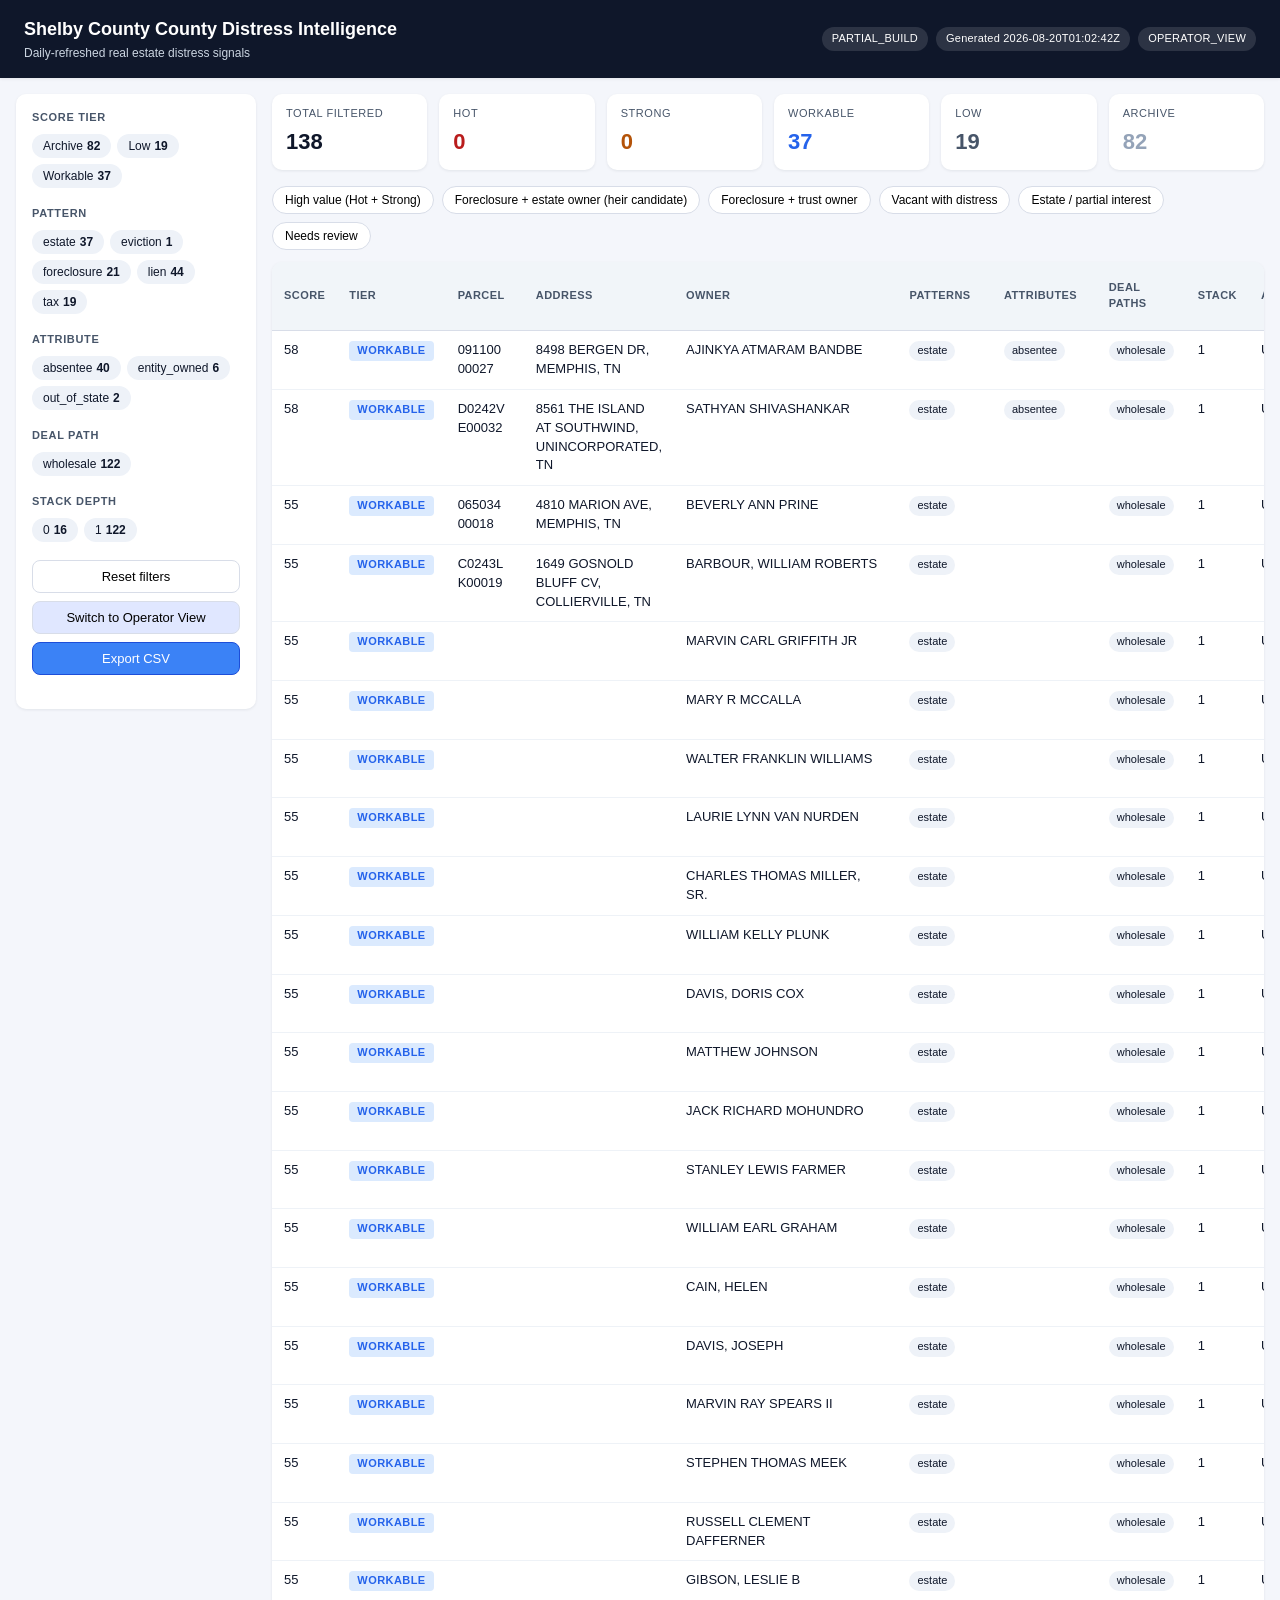
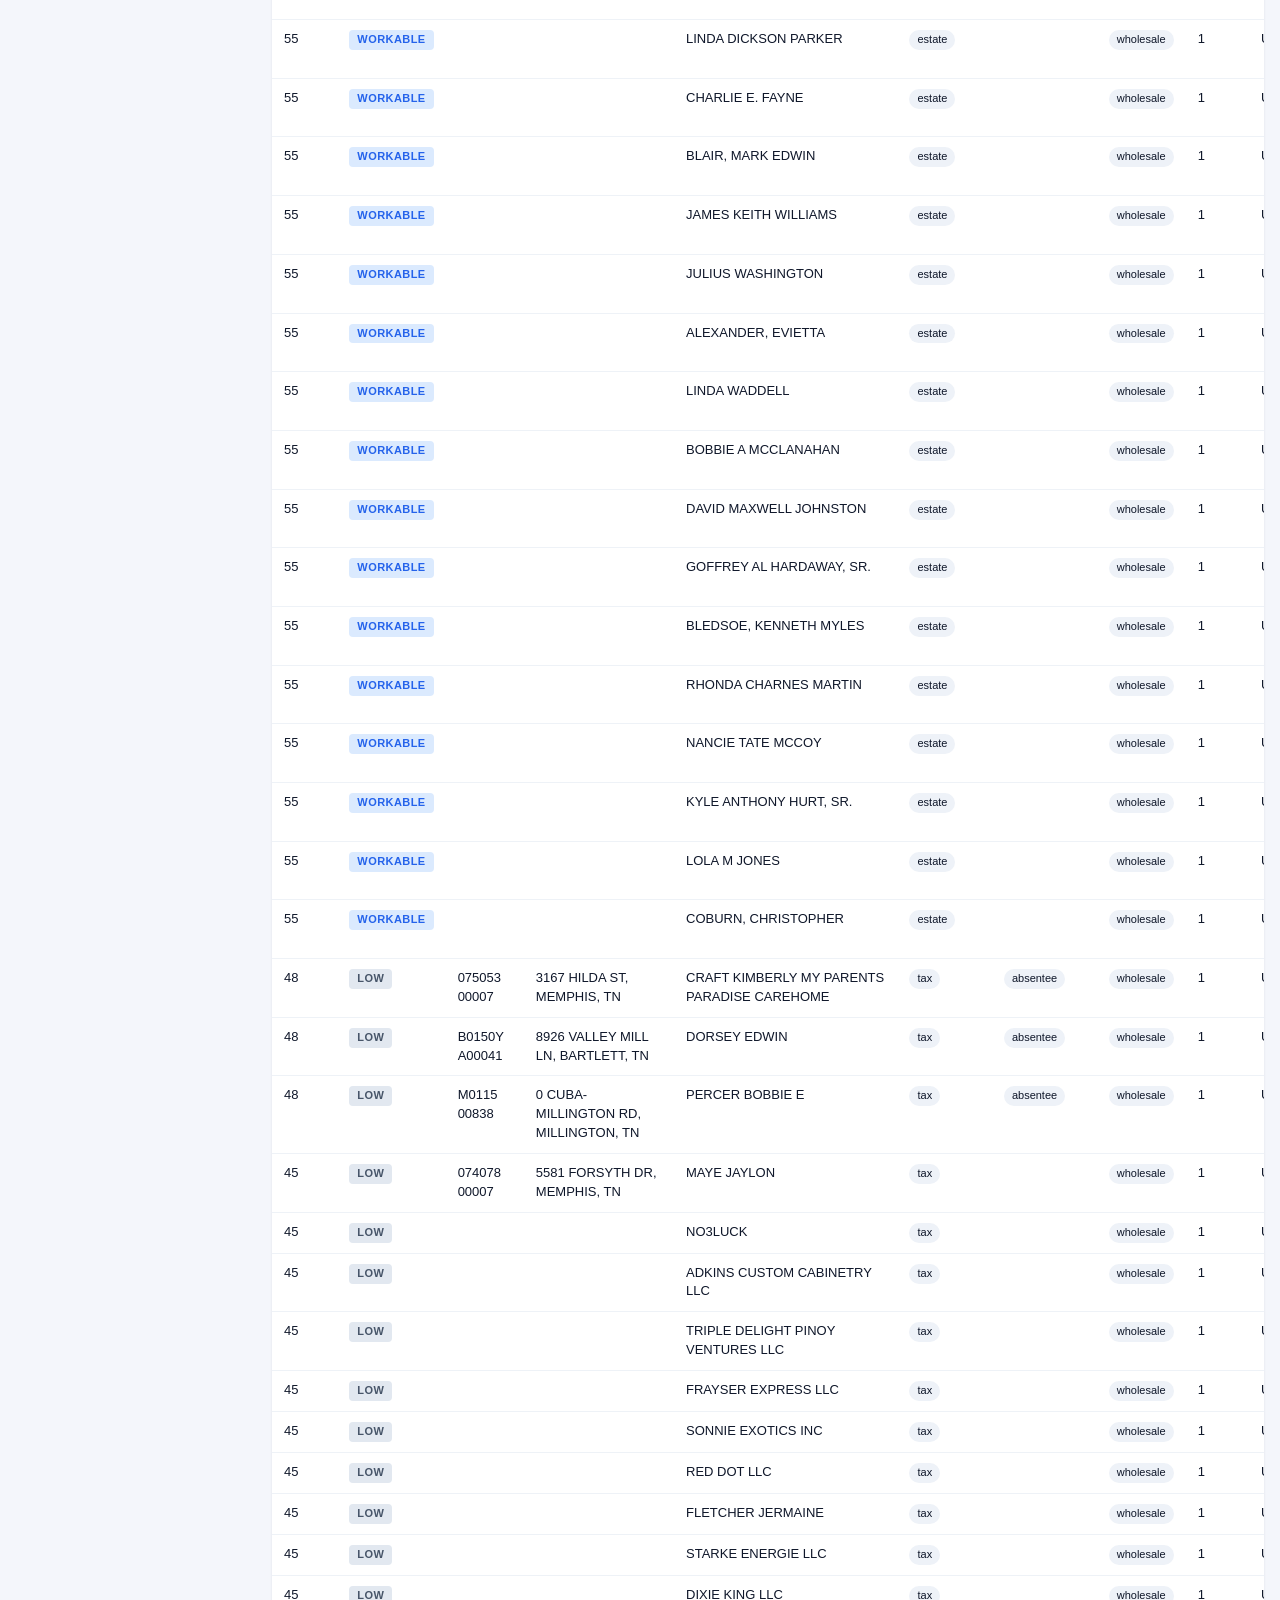
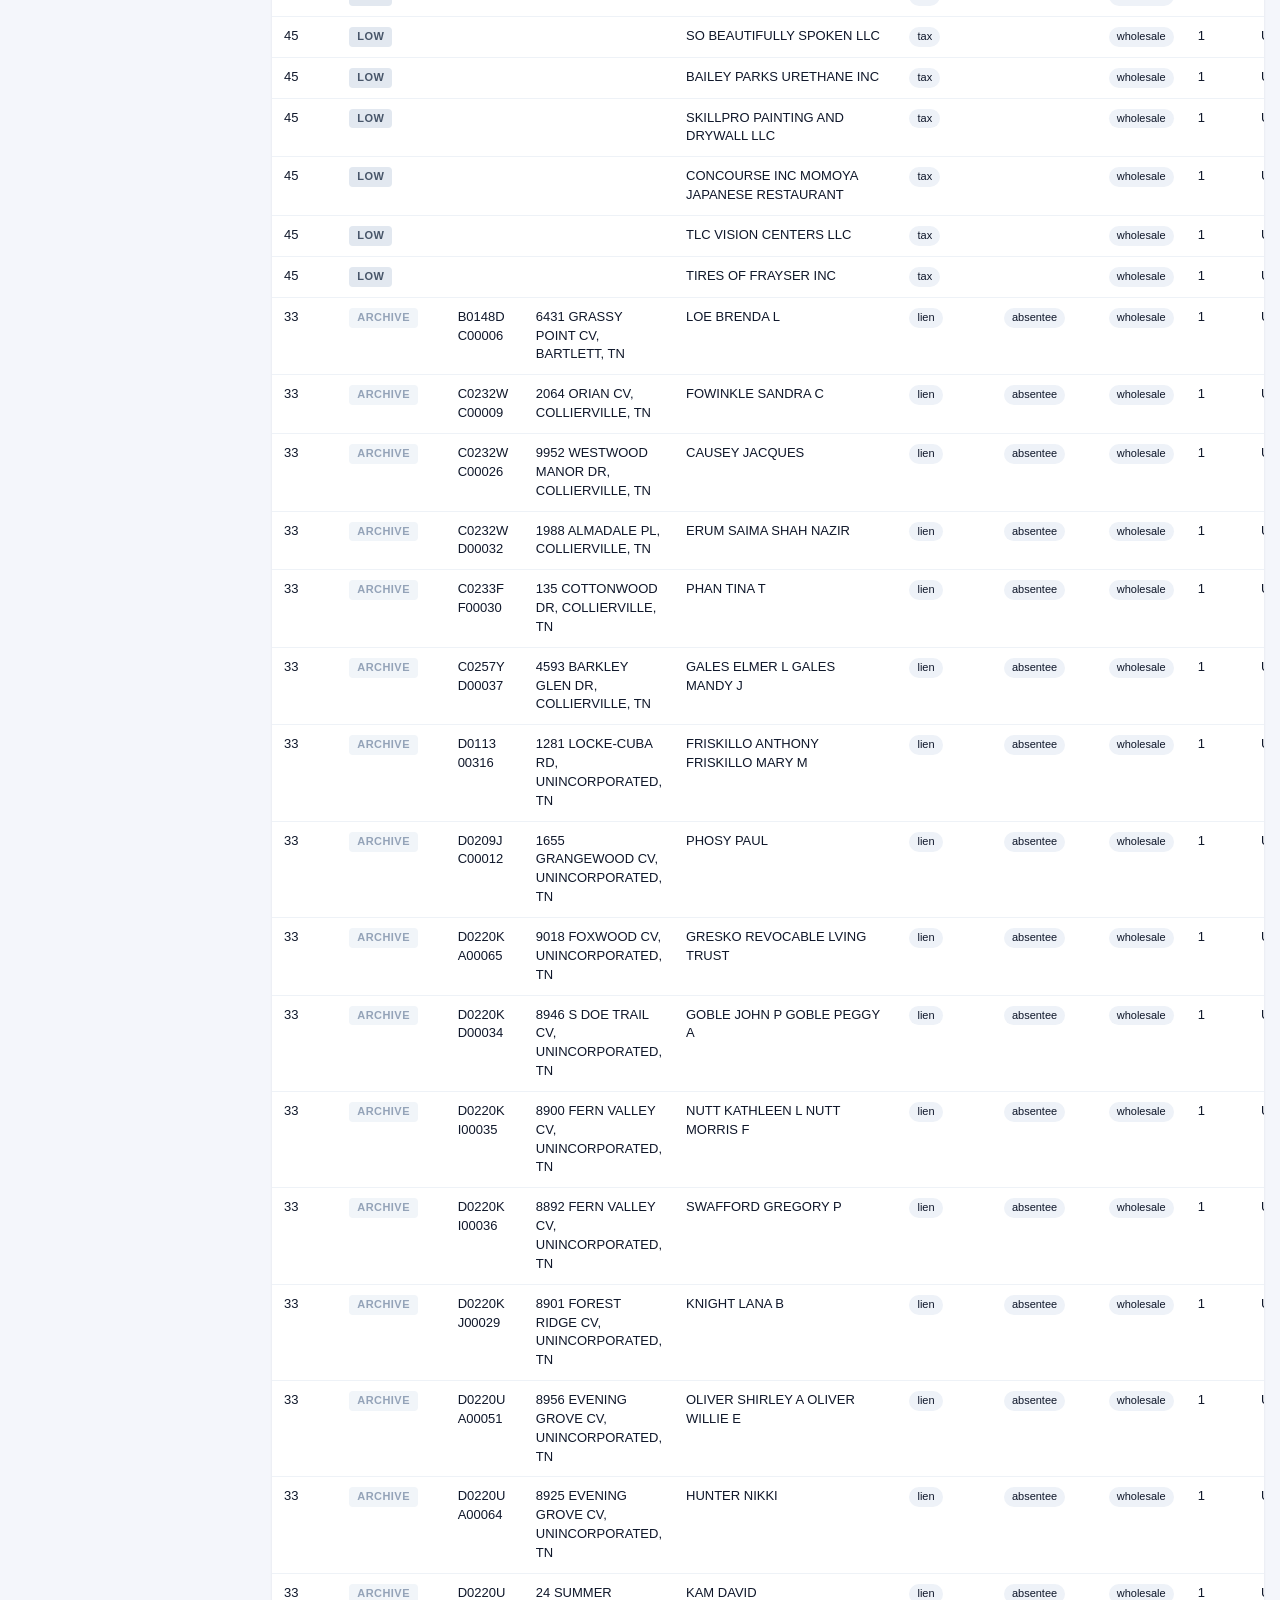
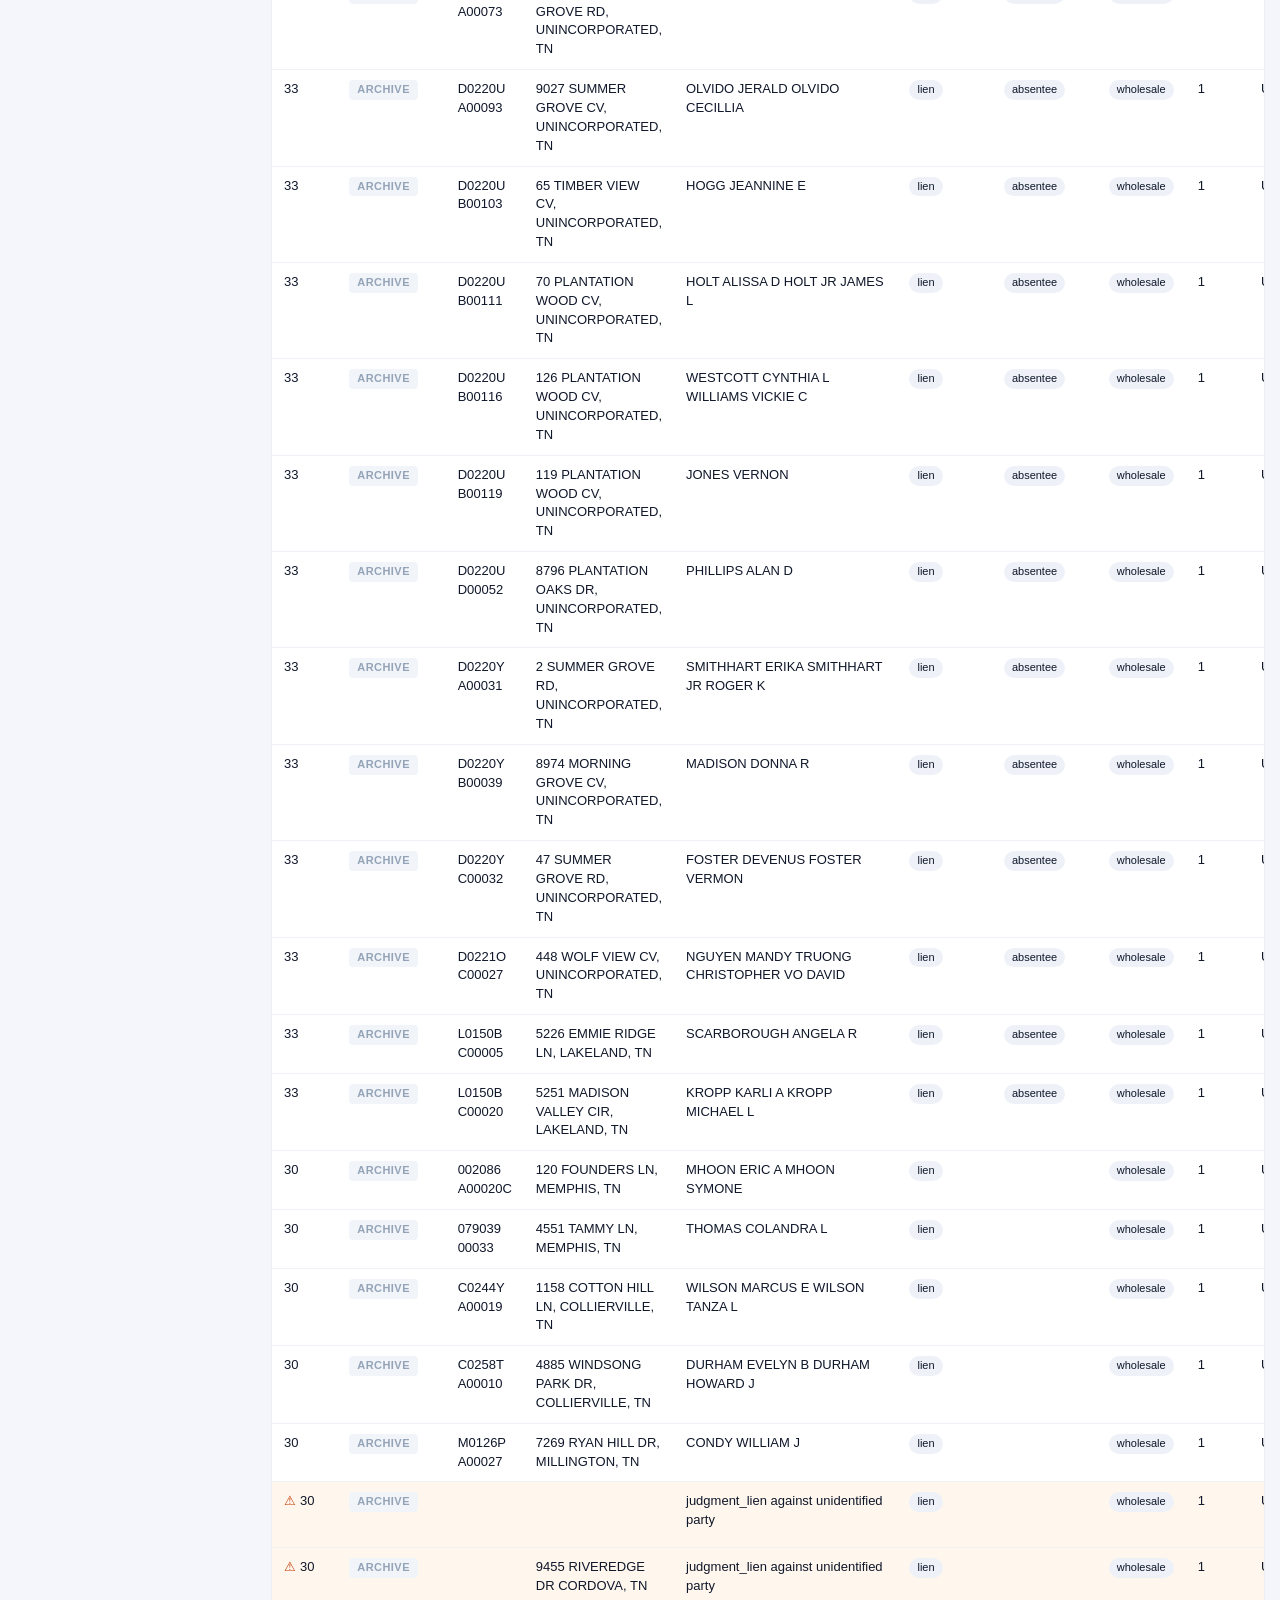
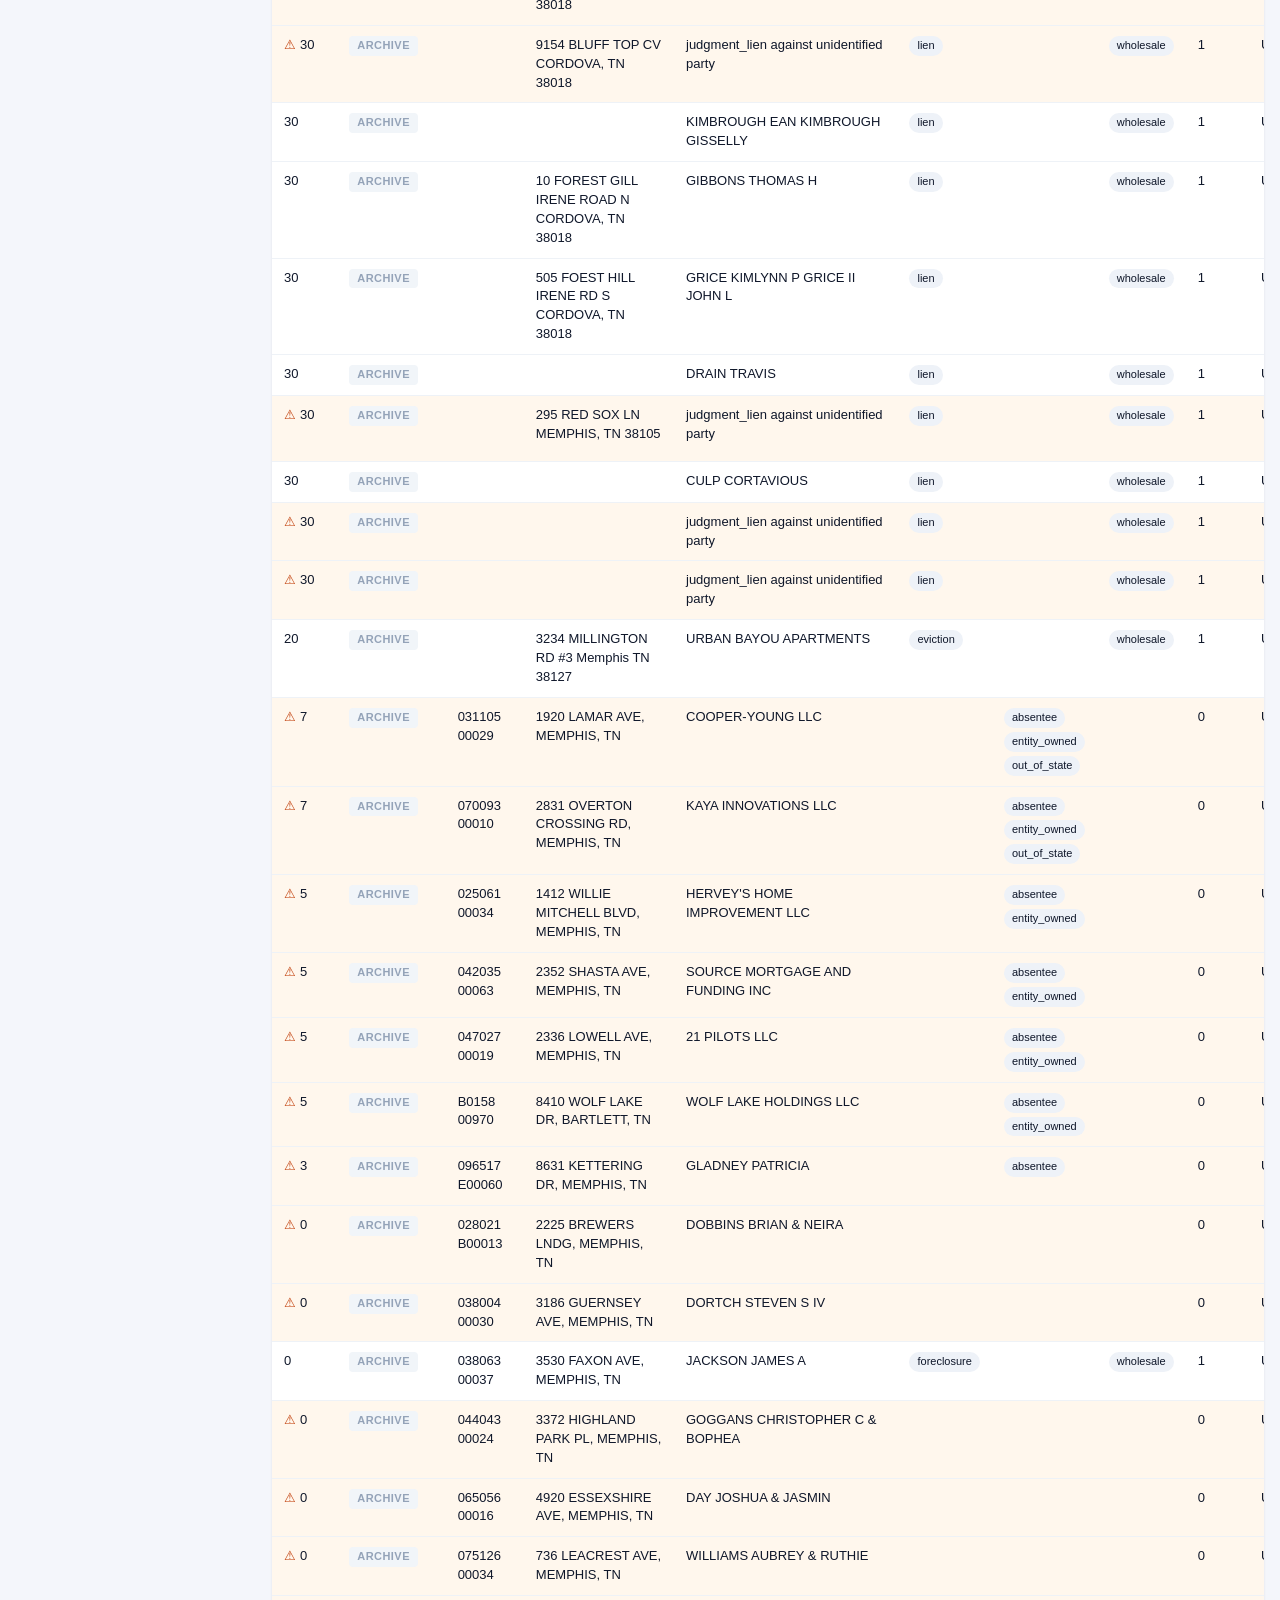
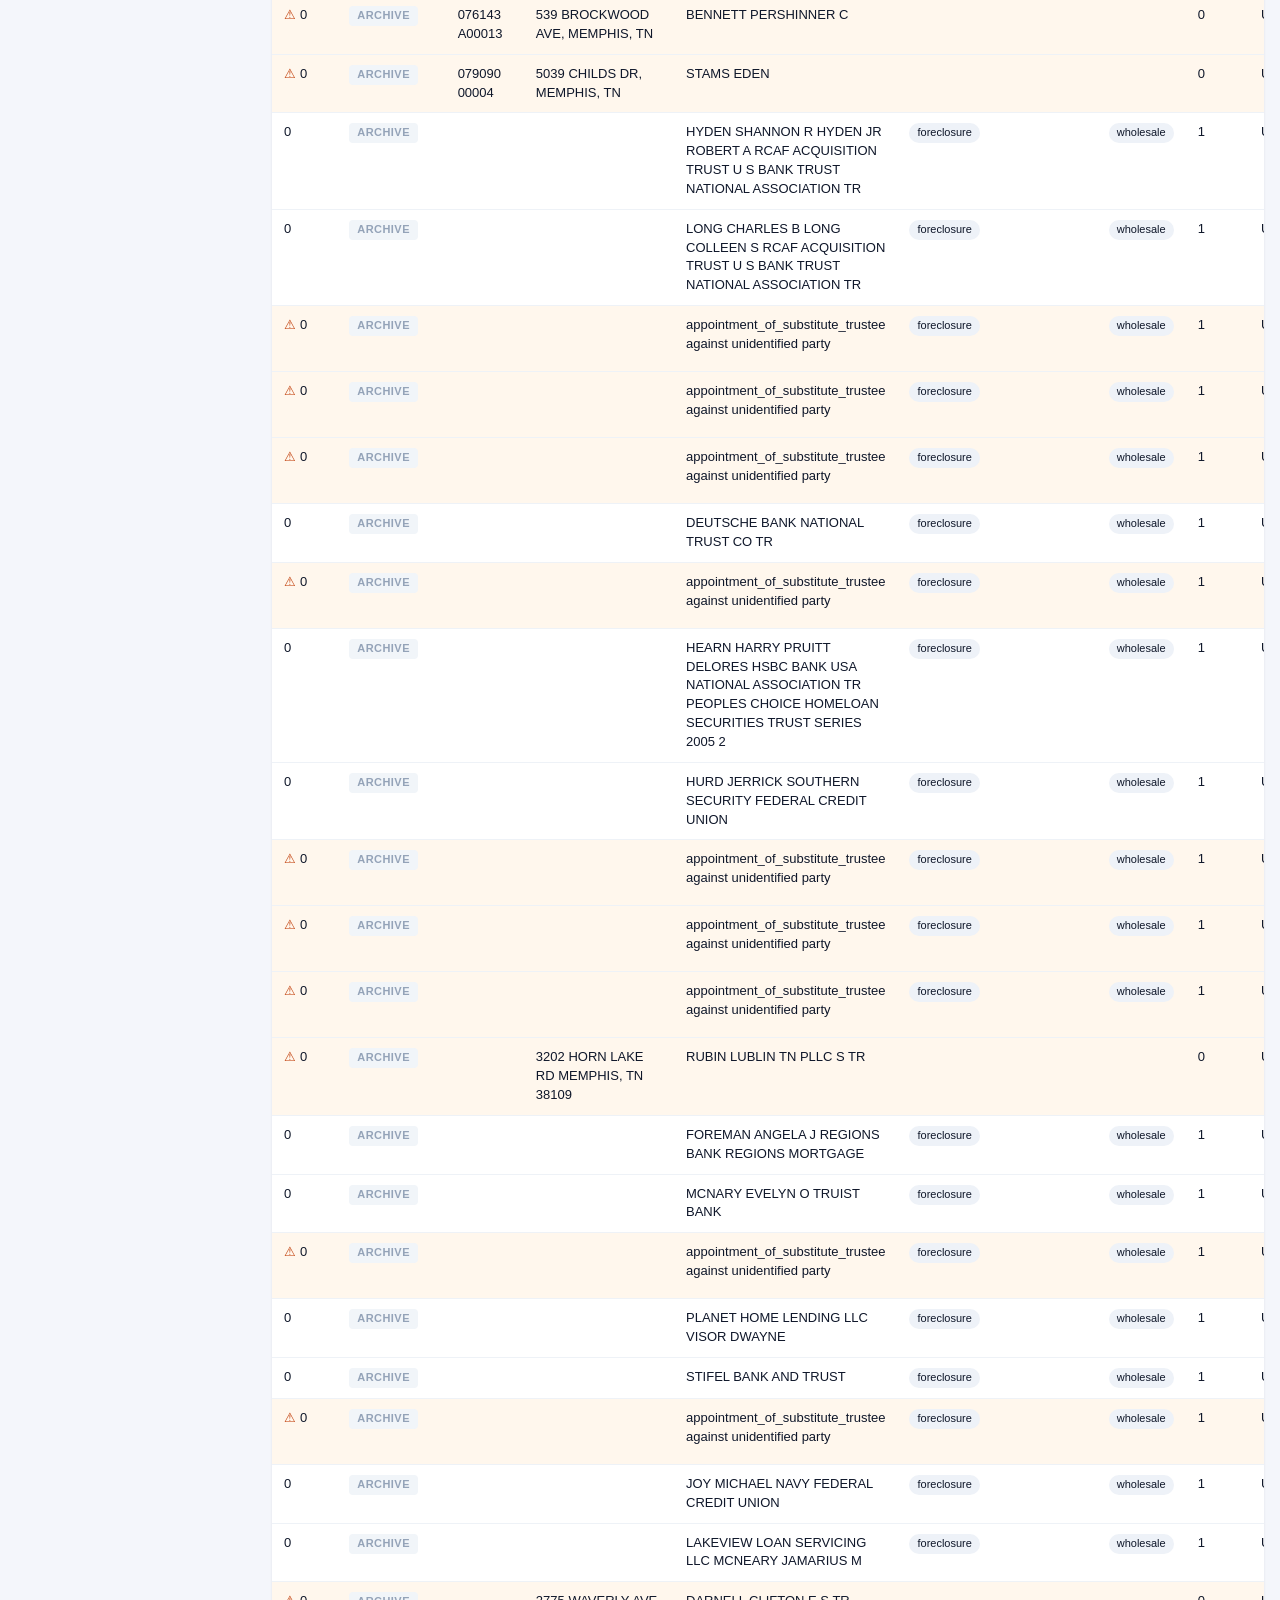
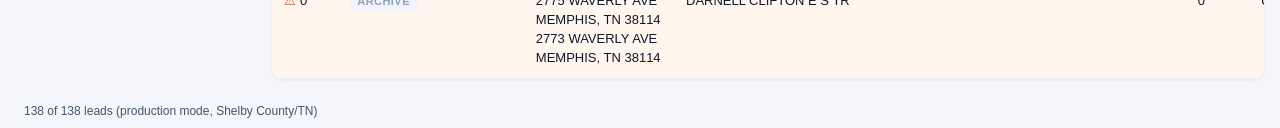
==== dashboard/index.html @ e8baa6bd "feat(shelby_tn): add TruePeopleSearch enrichment, refine probate/register adapters; scaffold hennepi" ====
<!doctype html>
<html lang="en">
<head>
  <meta charset="utf-8" />
  <meta name="viewport" content="width=device-width, initial-scale=1" />
  <title>Distress Intelligence</title>
  <link rel="stylesheet" href="dashboard.css" />
</head>
<body data-ready="0" data-mode="loading">
  <header class="topbar">
    <div class="topbar-inner">
      <div class="brand">
        <span class="brand-title" id="brand-title">Distress Intelligence</span>
        <span class="brand-subtitle" id="brand-subtitle">Daily-refreshed real estate distress signals</span>
      </div>
      <div class="topbar-meta">
        <span class="meta-pill" id="build-label">FULL_BUILD</span>
        <span class="meta-pill" id="generated-at">—</span>
        <span class="meta-pill" id="view-mode-pill">CLIENT_VIEW</span>
      </div>
    </div>
  </header>

  <section class="status-banner" id="status-banner" hidden></section>

  <main class="layout">
    <aside class="filter-rail" id="filter-rail">
      <div class="rail-group">
        <h3 class="rail-heading">Score tier</h3>
        <div class="chip-group" id="chips-tier" data-axis="tier"></div>
      </div>
      <div class="rail-group">
        <h3 class="rail-heading">Pattern</h3>
        <div class="chip-group" id="chips-pattern" data-axis="pattern"></div>
      </div>
      <div class="rail-group">
        <h3 class="rail-heading">Attribute</h3>
        <div class="chip-group" id="chips-attribute" data-axis="attribute"></div>
      </div>
      <div class="rail-group">
        <h3 class="rail-heading">Deal path</h3>
        <div class="chip-group" id="chips-deal-path" data-axis="deal_path"></div>
      </div>
      <div class="rail-group">
        <h3 class="rail-heading">Stack depth</h3>
        <div class="chip-group" id="chips-stack-depth" data-axis="stack_depth"></div>
      </div>

      <div class="rail-group rail-actions">
        <button id="reset-filters" class="action-btn">Reset filters</button>
        <button id="toggle-view-mode" class="action-btn secondary">
          Switch to Operator View
        </button>
        <button id="csv-export" class="action-btn primary" data-testid="csv-export">
          Export CSV
        </button>
      </div>
    </aside>

    <section class="content">
      <div class="stat-tiles" id="stat-tiles" role="status"></div>
      <div class="precanned-views" id="precanned-views"></div>

      <div class="table-wrap" id="table-wrap">
        <table class="leads-table" id="leads-table" aria-label="Distress leads">
          <thead>
            <tr>
              <th data-sort="display_score">Score</th>
              <th data-sort="display_tier">Tier</th>
              <th data-sort="primary_parcel_id">Parcel</th>
              <th data-sort="display_address">Address</th>
              <th data-sort="display_owner">Owner</th>
              <th>Patterns</th>
              <th>Attributes</th>
              <th>Deal paths</th>
              <th data-sort="stack_depth">Stack</th>
              <th data-sort="display_assessed_value">Assessed</th>
              <th data-sort="display_last_sale_price">Last sale</th>
              <th data-sort="expected_sale_date">Sale / event date</th>
              <th>Review flags</th>
              <th>Source</th>
              <th>Contact</th>
            </tr>
          </thead>
          <tbody id="leads-tbody"></tbody>
        </table>
        <p class="empty-state" id="empty-state" hidden>
          No leads match the current filter set.
        </p>
      </div>
    </section>
  </main>

  <footer class="footer">
    <span id="footer-counts">—</span>
    <span class="footer-spacer"></span>
    <a class="footer-link" id="repo-link" href="#" target="_blank" rel="noopener" hidden>repo</a>
  </footer>

  <script src="dashboard.js" defer></script>
</body>
</html>
---- dashboard/dashboard.css ----
:root {
  --color-bg: #f4f6fb;
  --color-surface: #ffffff;
  --color-ink: #0f172a;
  --color-ink-muted: #475569;
  --color-border: #d8dde8;
  --color-accent: #3b82f6;
  --color-accent-strong: #1d4ed8;
  --tier-hot: #b91c1c;
  --tier-strong: #b45309;
  --tier-workable: #2563eb;
  --tier-low: #475569;
  --tier-archive: #94a3b8;
  --radius: 10px;
  --shadow: 0 1px 3px rgba(15, 23, 42, 0.08);
  font-family: -apple-system, BlinkMacSystemFont, "Segoe UI", Roboto, Helvetica, Arial, sans-serif;
}

* { box-sizing: border-box; }

body {
  margin: 0;
  background: var(--color-bg);
  color: var(--color-ink);
  font-size: 14px;
  line-height: 1.45;
}

.topbar {
  background: var(--color-ink);
  color: white;
  padding: 16px 24px;
  box-shadow: var(--shadow);
  position: sticky;
  top: 0;
  z-index: 10;
}

.topbar-inner {
  display: flex;
  align-items: center;
  justify-content: space-between;
  gap: 16px;
  flex-wrap: wrap;
}

.brand-title {
  font-size: 18px;
  font-weight: 600;
  display: block;
}

.brand-subtitle {
  font-size: 12px;
  color: #cbd5e1;
}

.topbar-meta {
  display: flex;
  gap: 8px;
  flex-wrap: wrap;
}

.meta-pill {
  background: rgba(255, 255, 255, 0.12);
  padding: 4px 10px;
  border-radius: 999px;
  font-size: 11px;
  font-weight: 500;
  letter-spacing: 0.02em;
}

.status-banner {
  background: #fef3c7;
  color: #78350f;
  padding: 8px 16px;
  font-size: 13px;
  border-bottom: 1px solid #fde68a;
}

.layout {
  display: grid;
  grid-template-columns: 240px 1fr;
  gap: 16px;
  padding: 16px;
  min-height: calc(100vh - 120px);
}

.filter-rail {
  background: var(--color-surface);
  border-radius: var(--radius);
  padding: 16px;
  box-shadow: var(--shadow);
  position: sticky;
  top: 80px;
  align-self: flex-start;
  max-height: calc(100vh - 100px);
  overflow-y: auto;
}

.rail-group { margin-bottom: 18px; }
.rail-heading {
  font-size: 11px;
  font-weight: 600;
  text-transform: uppercase;
  letter-spacing: 0.06em;
  color: var(--color-ink-muted);
  margin: 0 0 8px;
}

.chip-group { display: flex; flex-wrap: wrap; gap: 6px; }

.chip {
  background: #eef2f8;
  color: var(--color-ink);
  padding: 4px 10px;
  border-radius: 999px;
  font-size: 12px;
  cursor: pointer;
  border: 1px solid transparent;
  display: inline-flex;
  align-items: center;
  gap: 4px;
}

.chip:hover { background: #e0e7ff; }
.chip[aria-pressed="true"] {
  background: var(--color-accent);
  color: white;
  border-color: var(--color-accent-strong);
}

.chip-count {
  font-weight: 600;
  font-variant-numeric: tabular-nums;
}

.rail-actions { display: flex; flex-direction: column; gap: 8px; }

.action-btn {
  appearance: none;
  border: 1px solid var(--color-border);
  background: white;
  padding: 8px 12px;
  border-radius: 8px;
  font-size: 13px;
  cursor: pointer;
}
.action-btn:hover { background: #f8fafc; }
.action-btn.primary {
  background: var(--color-accent);
  color: white;
  border-color: var(--color-accent-strong);
}
.action-btn.primary:hover { background: var(--color-accent-strong); }
.action-btn.secondary { background: #e0e7ff; }

.content { min-width: 0; }

.stat-tiles {
  display: grid;
  grid-template-columns: repeat(auto-fit, minmax(140px, 1fr));
  gap: 12px;
  margin-bottom: 16px;
}

.tile {
  background: var(--color-surface);
  border-radius: var(--radius);
  padding: 12px 14px;
  box-shadow: var(--shadow);
  display: flex;
  flex-direction: column;
  gap: 4px;
}

.tile .tile-label {
  font-size: 11px;
  color: var(--color-ink-muted);
  text-transform: uppercase;
  letter-spacing: 0.05em;
}

.tile .tile-value {
  font-size: 22px;
  font-weight: 600;
  font-variant-numeric: tabular-nums;
}

.tile[data-tier="Hot"] .tile-value { color: var(--tier-hot); }
.tile[data-tier="Strong"] .tile-value { color: var(--tier-strong); }
.tile[data-tier="Workable"] .tile-value { color: var(--tier-workable); }
.tile[data-tier="Low"] .tile-value { color: var(--tier-low); }
.tile[data-tier="Archive"] .tile-value { color: var(--tier-archive); }

.precanned-views {
  display: flex;
  flex-wrap: wrap;
  gap: 8px;
  margin-bottom: 12px;
}

.precanned-views .pv-btn {
  background: var(--color-surface);
  border: 1px solid var(--color-border);
  padding: 6px 12px;
  border-radius: 999px;
  font-size: 12px;
  cursor: pointer;
}
.precanned-views .pv-btn[aria-pressed="true"] {
  background: var(--color-ink);
  color: white;
  border-color: var(--color-ink);
}

.table-wrap {
  background: var(--color-surface);
  border-radius: var(--radius);
  box-shadow: var(--shadow);
  overflow: auto;
}

.leads-table {
  width: 100%;
  border-collapse: collapse;
  font-size: 13px;
}

.leads-table thead th {
  background: #f1f5f9;
  text-align: left;
  padding: 10px 12px;
  font-weight: 600;
  font-size: 11px;
  color: var(--color-ink-muted);
  text-transform: uppercase;
  letter-spacing: 0.04em;
  border-bottom: 1px solid var(--color-border);
  position: sticky;
  top: 0;
  cursor: pointer;
}

.leads-table tbody td {
  padding: 10px 12px;
  border-bottom: 1px solid #eef2f7;
  vertical-align: top;
}

.leads-table tbody tr:hover { background: #f8fafc; }

.tier-badge {
  display: inline-block;
  padding: 2px 8px;
  border-radius: 4px;
  font-size: 11px;
  font-weight: 600;
  text-transform: uppercase;
  letter-spacing: 0.04em;
}

.tier-badge[data-tier="Hot"]      { background: #fee2e2; color: var(--tier-hot); }
.tier-badge[data-tier="Strong"]   { background: #fef3c7; color: var(--tier-strong); }
.tier-badge[data-tier="Workable"] { background: #dbeafe; color: var(--tier-workable); }
.tier-badge[data-tier="Low"]      { background: #e2e8f0; color: var(--tier-low); }
.tier-badge[data-tier="Archive"]  { background: #f1f5f9; color: var(--tier-archive); }

.cell-tags { display: flex; flex-wrap: wrap; gap: 4px; }
.cell-tag {
  background: #eef2f8;
  color: var(--color-ink);
  padding: 2px 8px;
  border-radius: 999px;
  font-size: 11px;
  white-space: nowrap;
}

.empty-state {
  text-align: center;
  padding: 32px;
  color: var(--color-ink-muted);
}

.footer {
  display: flex;
  align-items: center;
  padding: 8px 24px;
  font-size: 12px;
  color: var(--color-ink-muted);
}

.footer-spacer { flex: 1; }
.footer-link { color: var(--color-accent); text-decoration: none; }

.review-required { background: #fff7ed; }
.review-required td:first-child::before {
  content: "⚠";
  margin-right: 4px;
  color: #c2410c;
}

.pending-badge {
  background: #fef3c7 !important;
  color: #92400e !important;
  border: 1px solid #fde68a;
  font-size: 10px;
}

.flag-tag {
  background: #fee2e2 !important;
  color: #991b1b !important;
  border: 1px solid #fecaca;
  font-size: 10px;
}

.heir-badge {
  background: #fce7f3 !important;
  color: #831843 !important;
  border: 1px solid #fbcfe8;
  font-size: 10px;
  font-weight: 600;
}

.trust-badge {
  background: #ede9fe !important;
  color: #5b21b6 !important;
  border: 1px solid #ddd6fe;
  font-size: 10px;
}

.contact-executor {
  font-size: 11px;
  color: #1e3a5f;
  white-space: nowrap;
}
.contact-addr {
  font-size: 11px;
  color: #374151;
  margin-top: 2px;
}
.contact-confirmed {
  color: #059669;
  font-weight: 700;
}
.contact-unverified {
  color: #6b7280;
  font-style: italic;
}

/* Operator View shows additional metadata */
body[data-mode="operator"] .leads-table .operator-only,
body[data-mode="operator"] .filter-rail .operator-only {
  display: initial;
}

body[data-mode="client"] .operator-only { display: none; }

body[data-ready="0"] .content { opacity: 0.4; pointer-events: none; }
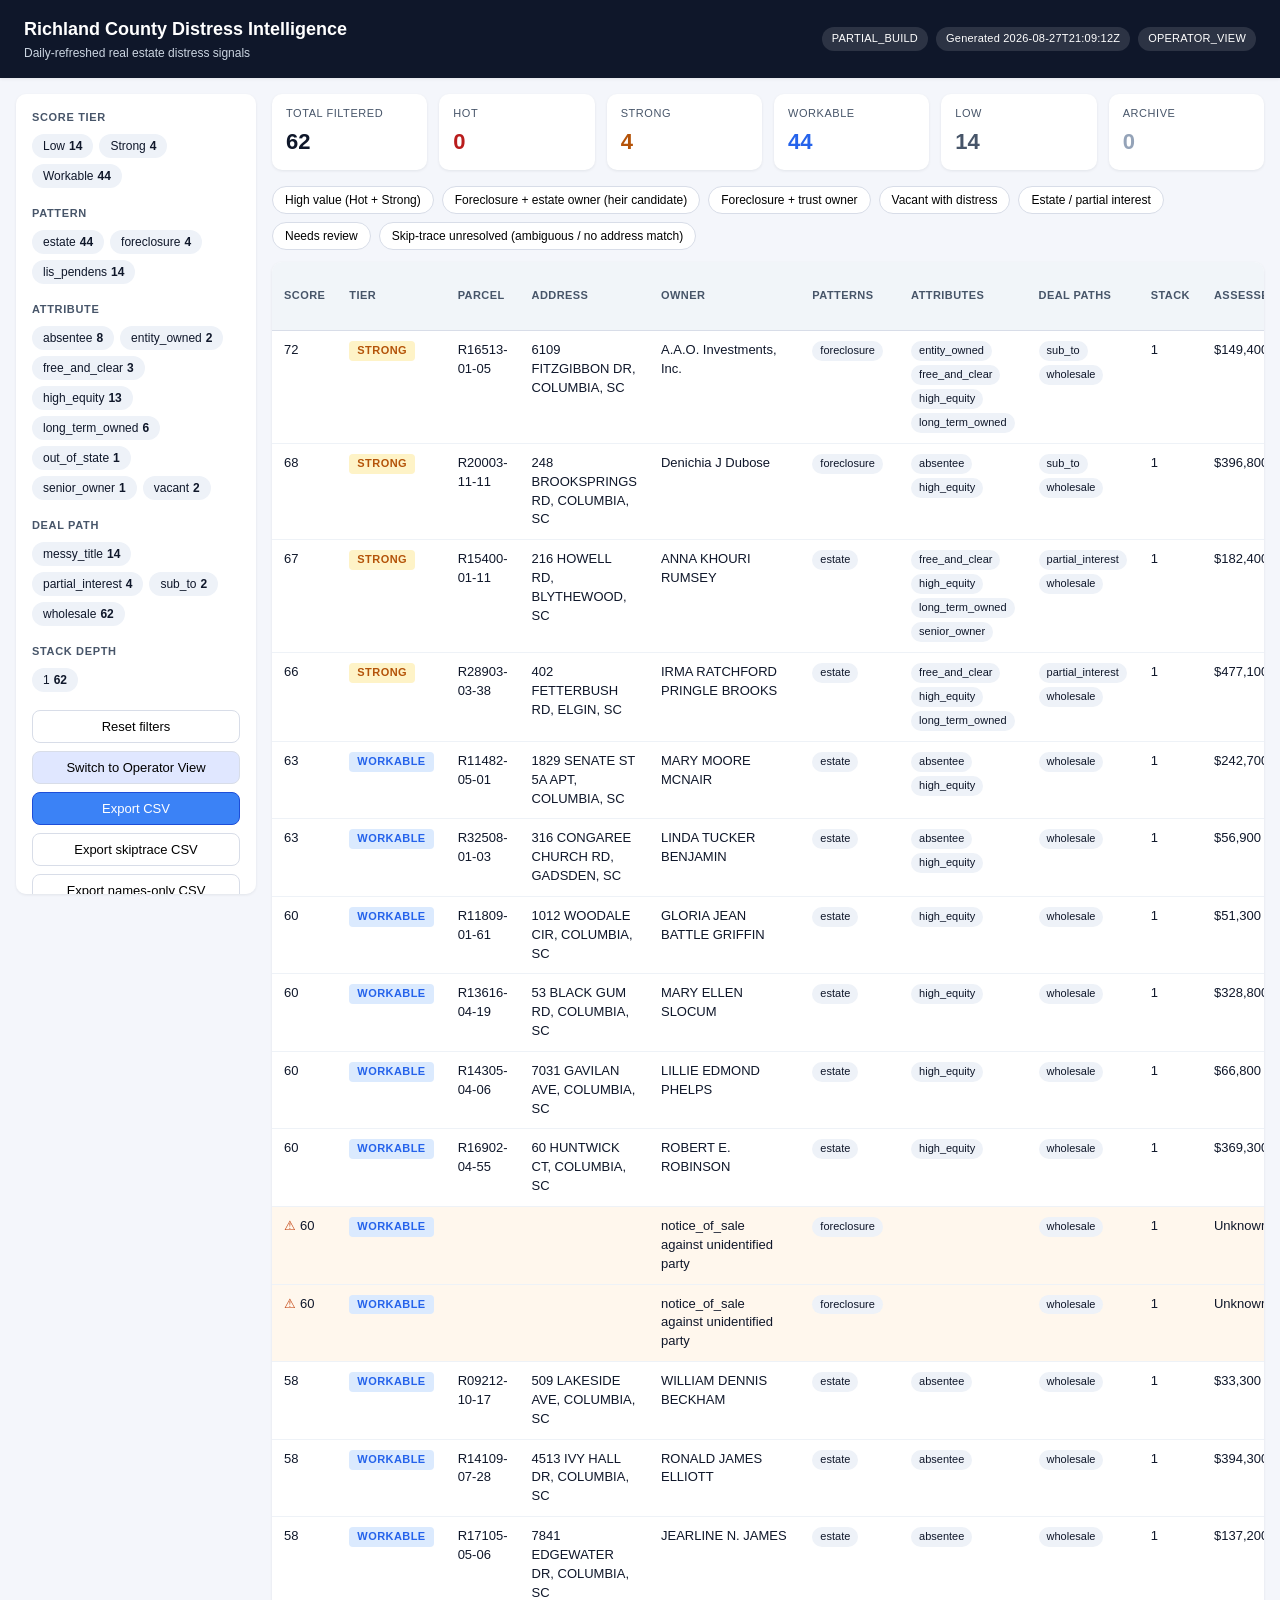
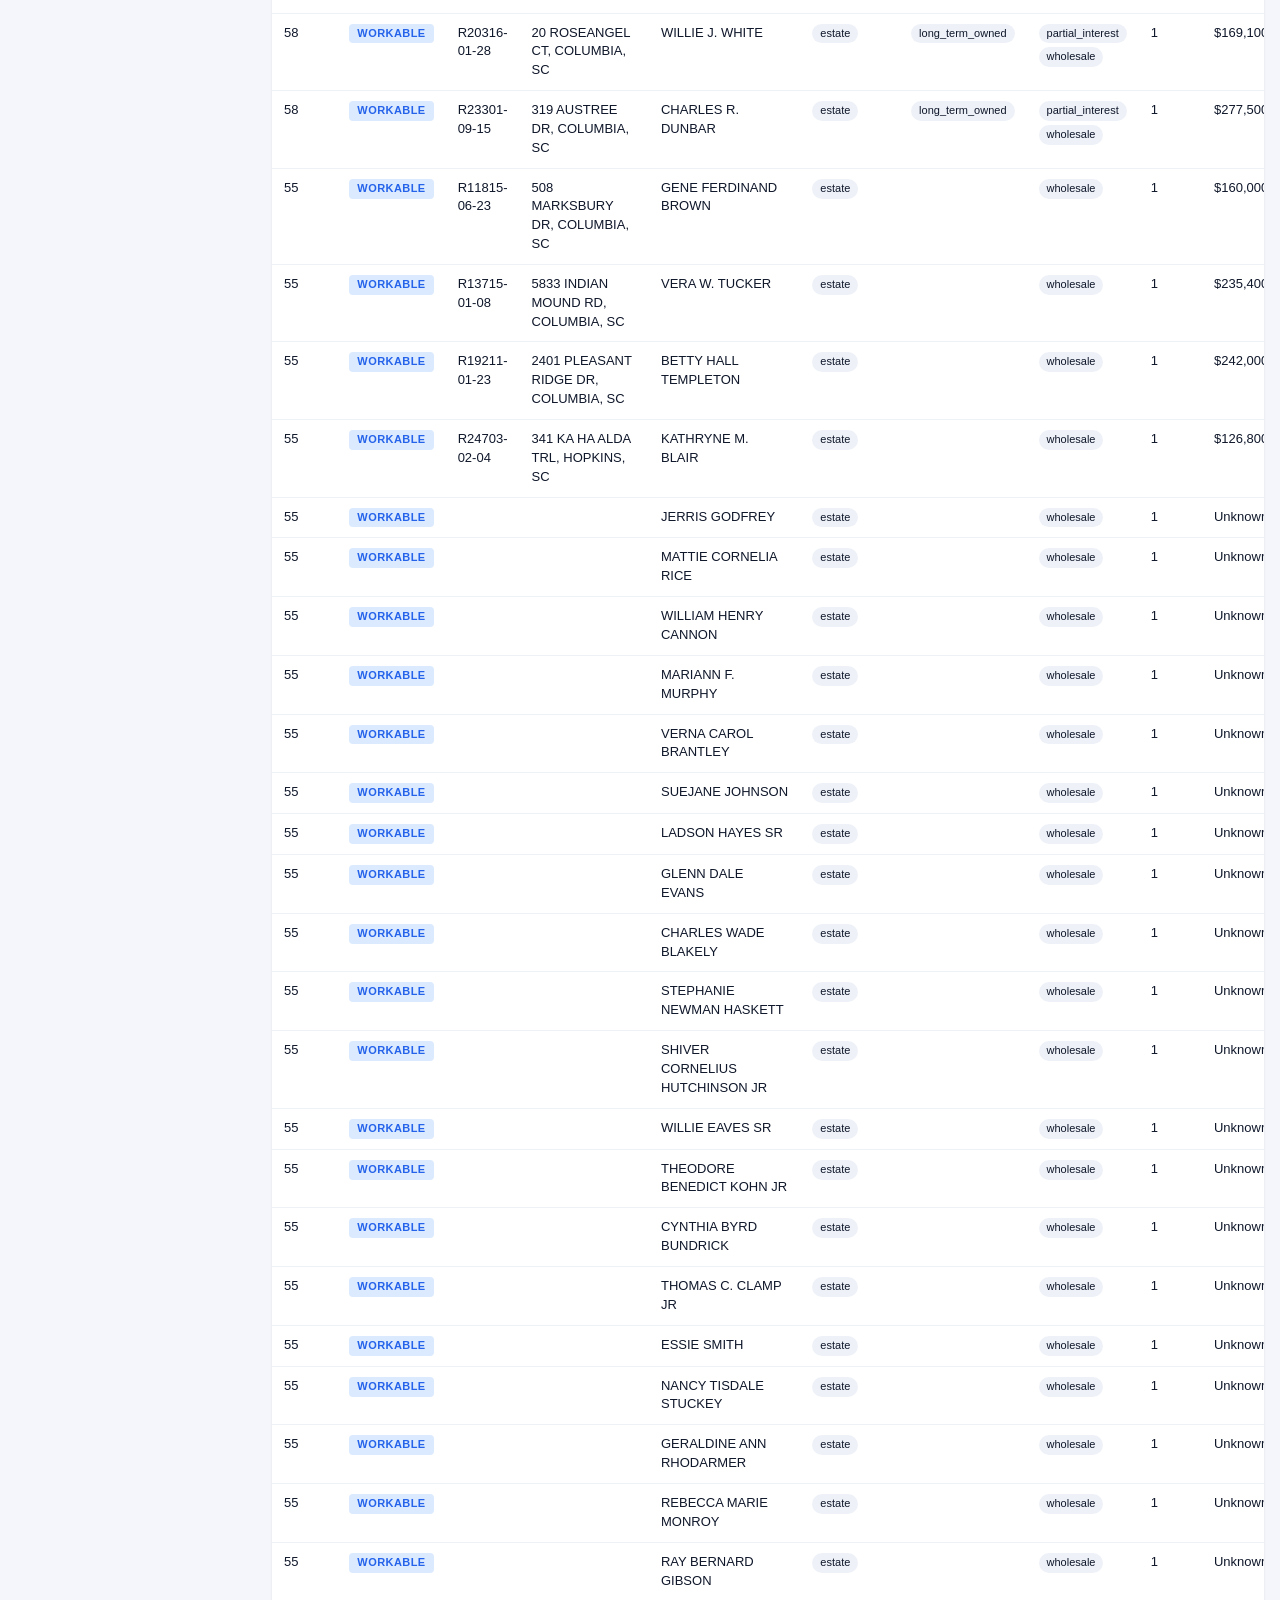
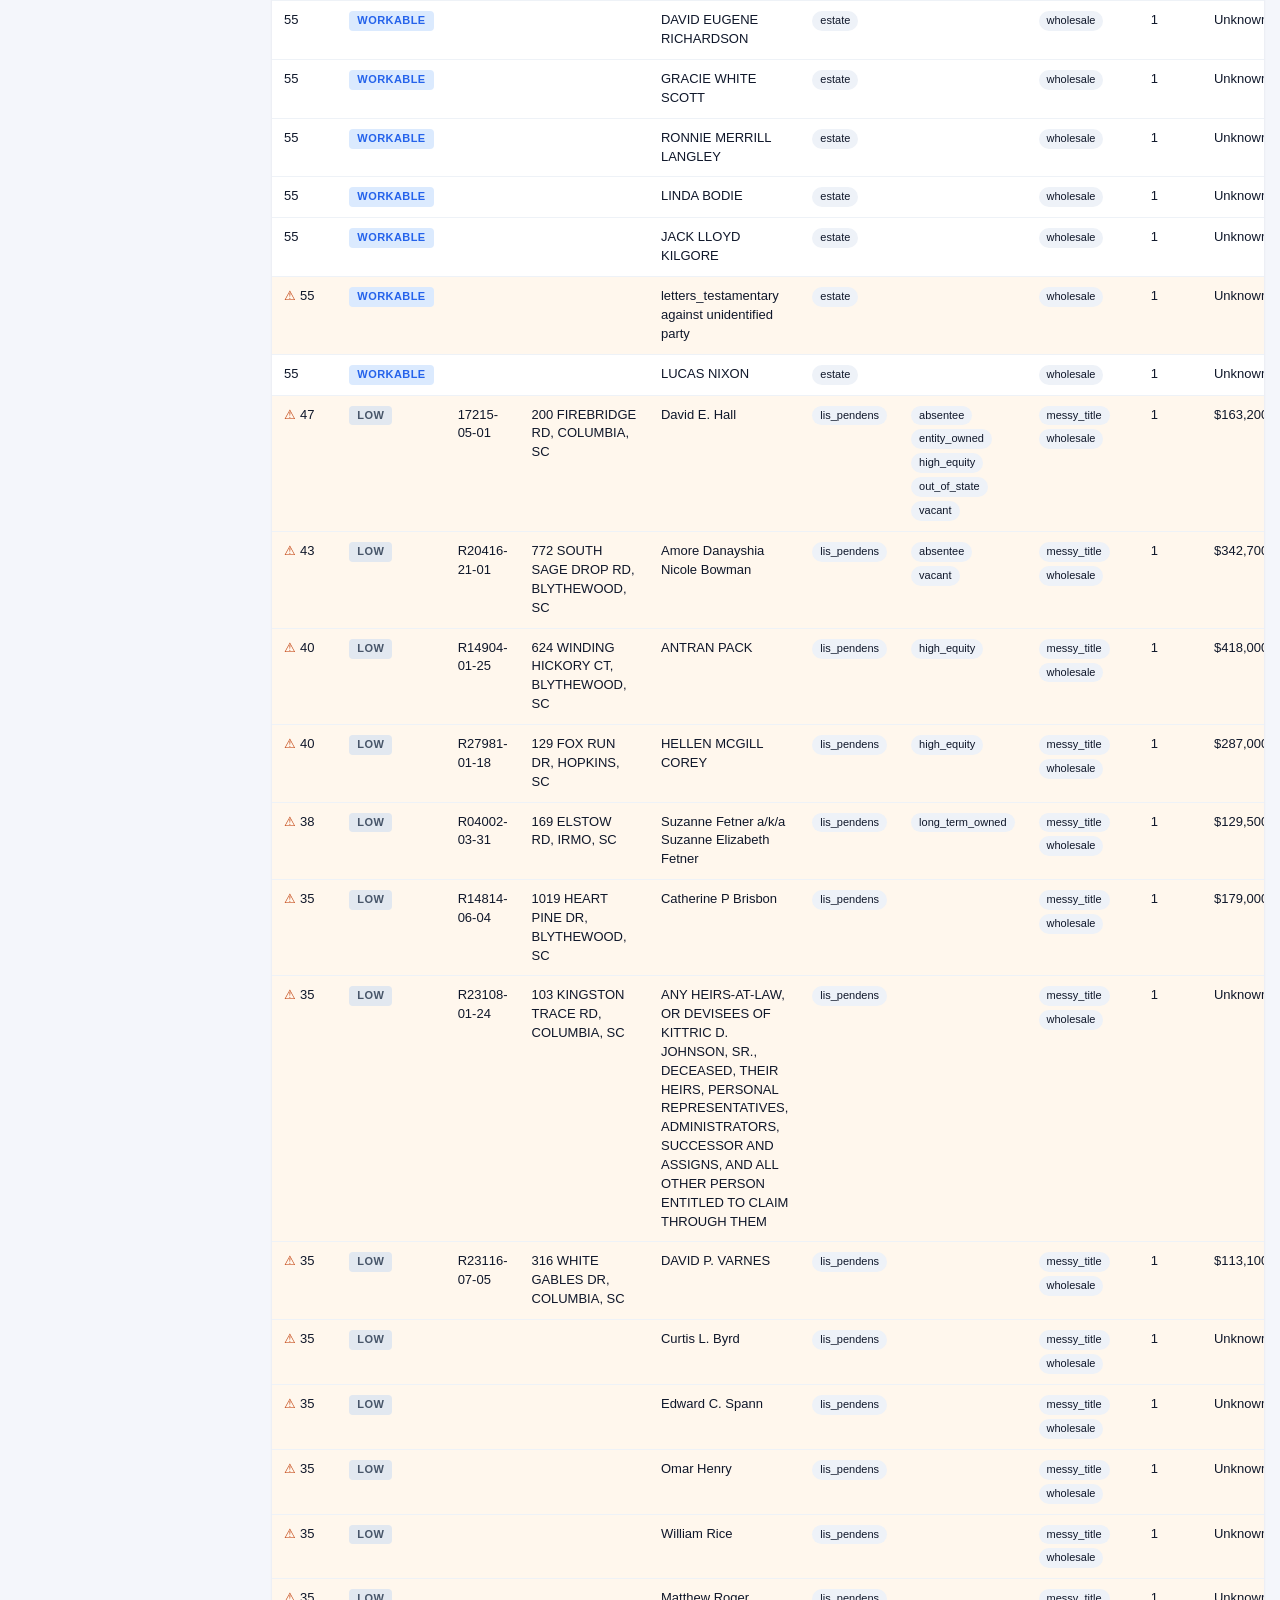
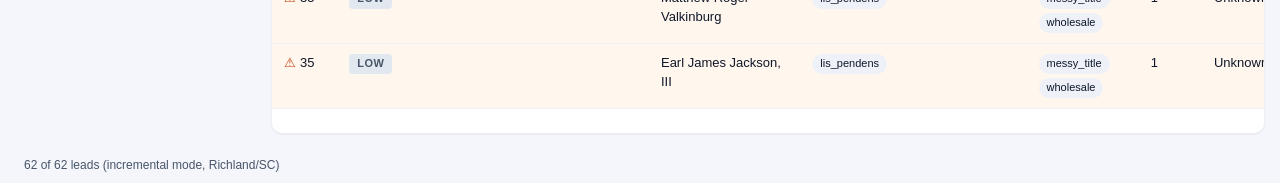
==== commit 7f007041: "fix(dashboard): paginate the leads table to stop freezing on large counties Rendering every filtered" ====
--- a/dashboard/index.html
+++ b/dashboard/index.html
@@ -54,6 +54,12 @@
         <button id="csv-export" class="action-btn primary" data-testid="csv-export">
           Export CSV
         </button>
+        <button id="csv-export-skiptrace" class="action-btn" data-testid="csv-export-skiptrace" title="Property leads with a resolved address: parcel ID, split owner name, street/city/state/zip">
+          Export skiptrace CSV
+        </button>
+        <button id="csv-export-names-only" class="action-btn" data-testid="csv-export-names-only" title="Leads with no resolved address: split owner name, county, state -- for DealMachine people search">
+          Export names-only CSV
+        </button>
       </div>
     </aside>
 
@@ -87,6 +93,7 @@
         <p class="empty-state" id="empty-state" hidden>
           No leads match the current filter set.
         </p>
+        <div class="table-pagination" id="table-pagination" hidden></div>
       </div>
     </section>
   </main>
--- a/dashboard/dashboard.css
+++ b/dashboard/dashboard.css
@@ -282,6 +282,21 @@
   color: var(--color-ink-muted);
 }
 
+.table-pagination {
+  display: flex;
+  align-items: center;
+  justify-content: center;
+  gap: 16px;
+  padding: 12px 24px;
+  font-size: 12px;
+  color: var(--color-ink-muted);
+}
+.table-pagination .action-btn:disabled {
+  opacity: 0.4;
+  cursor: not-allowed;
+}
+.pg-status { white-space: nowrap; }
+
 .footer {
   display: flex;
   align-items: center;
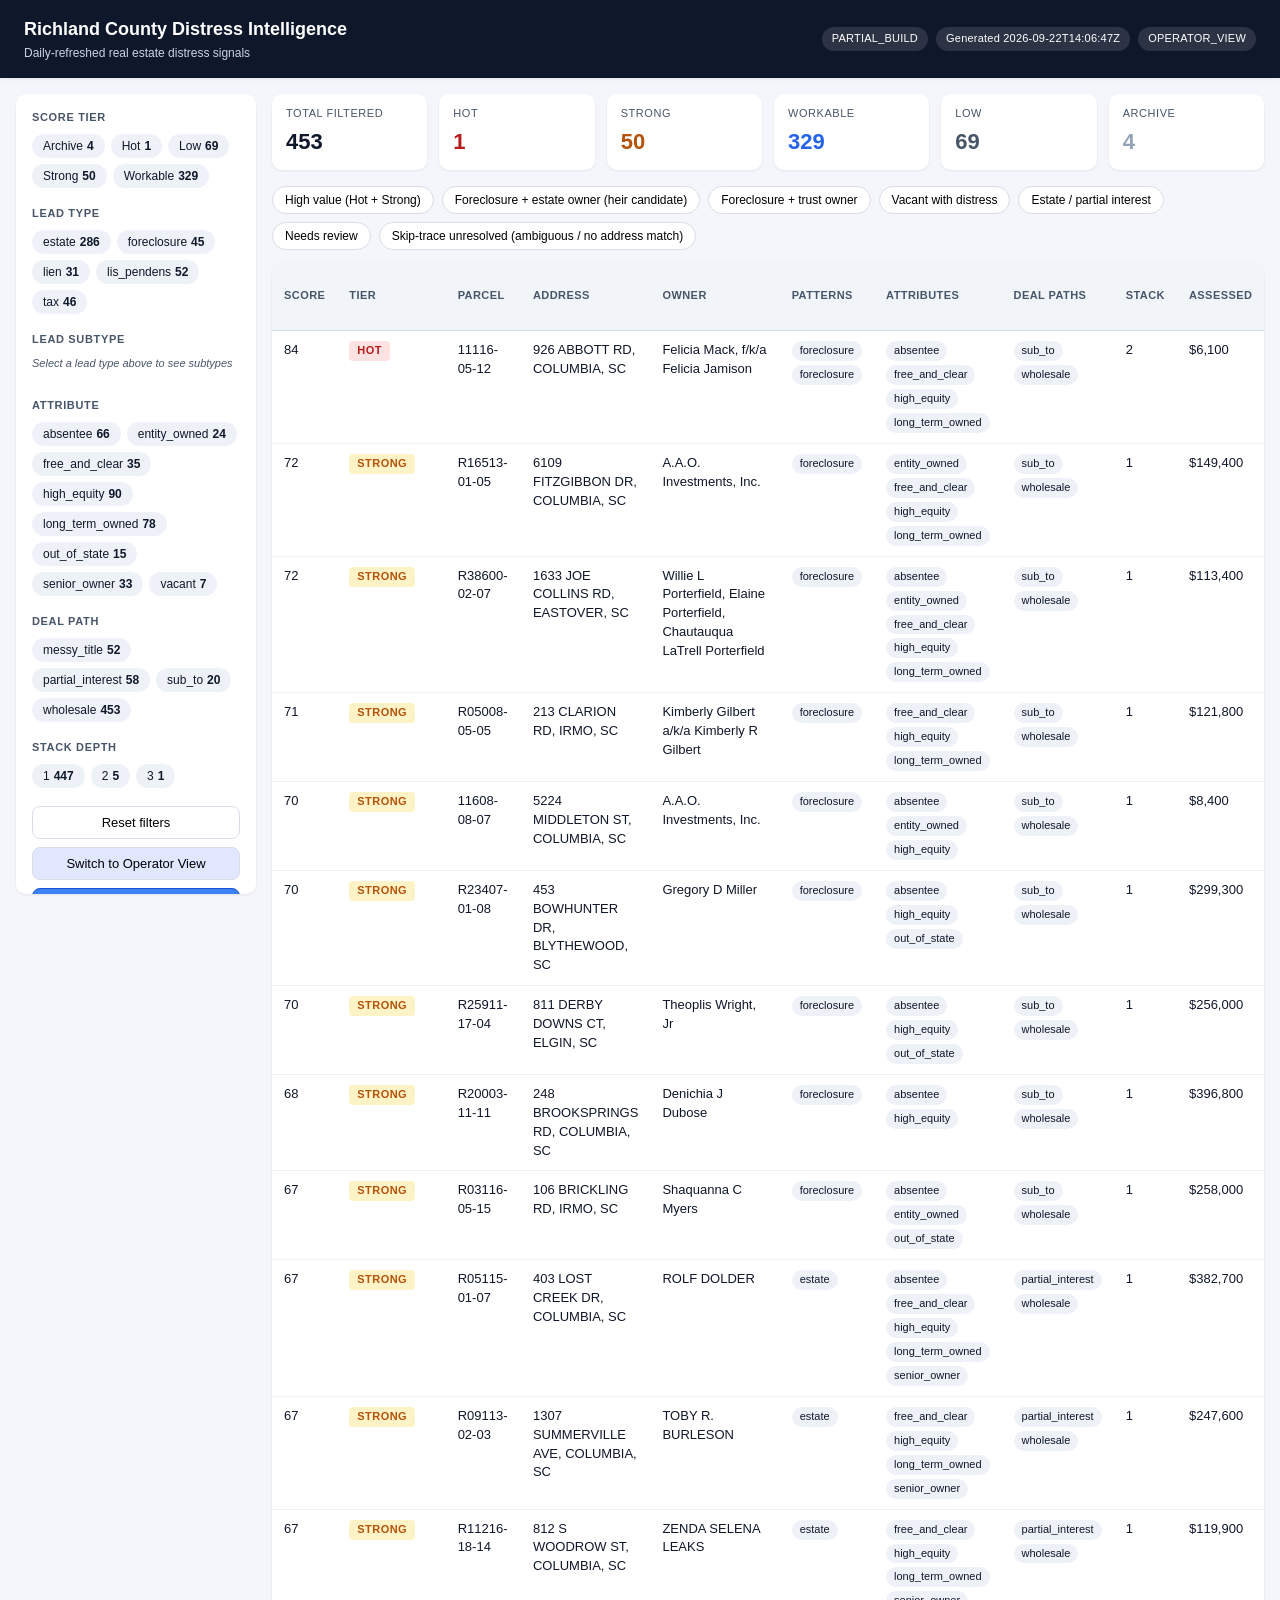
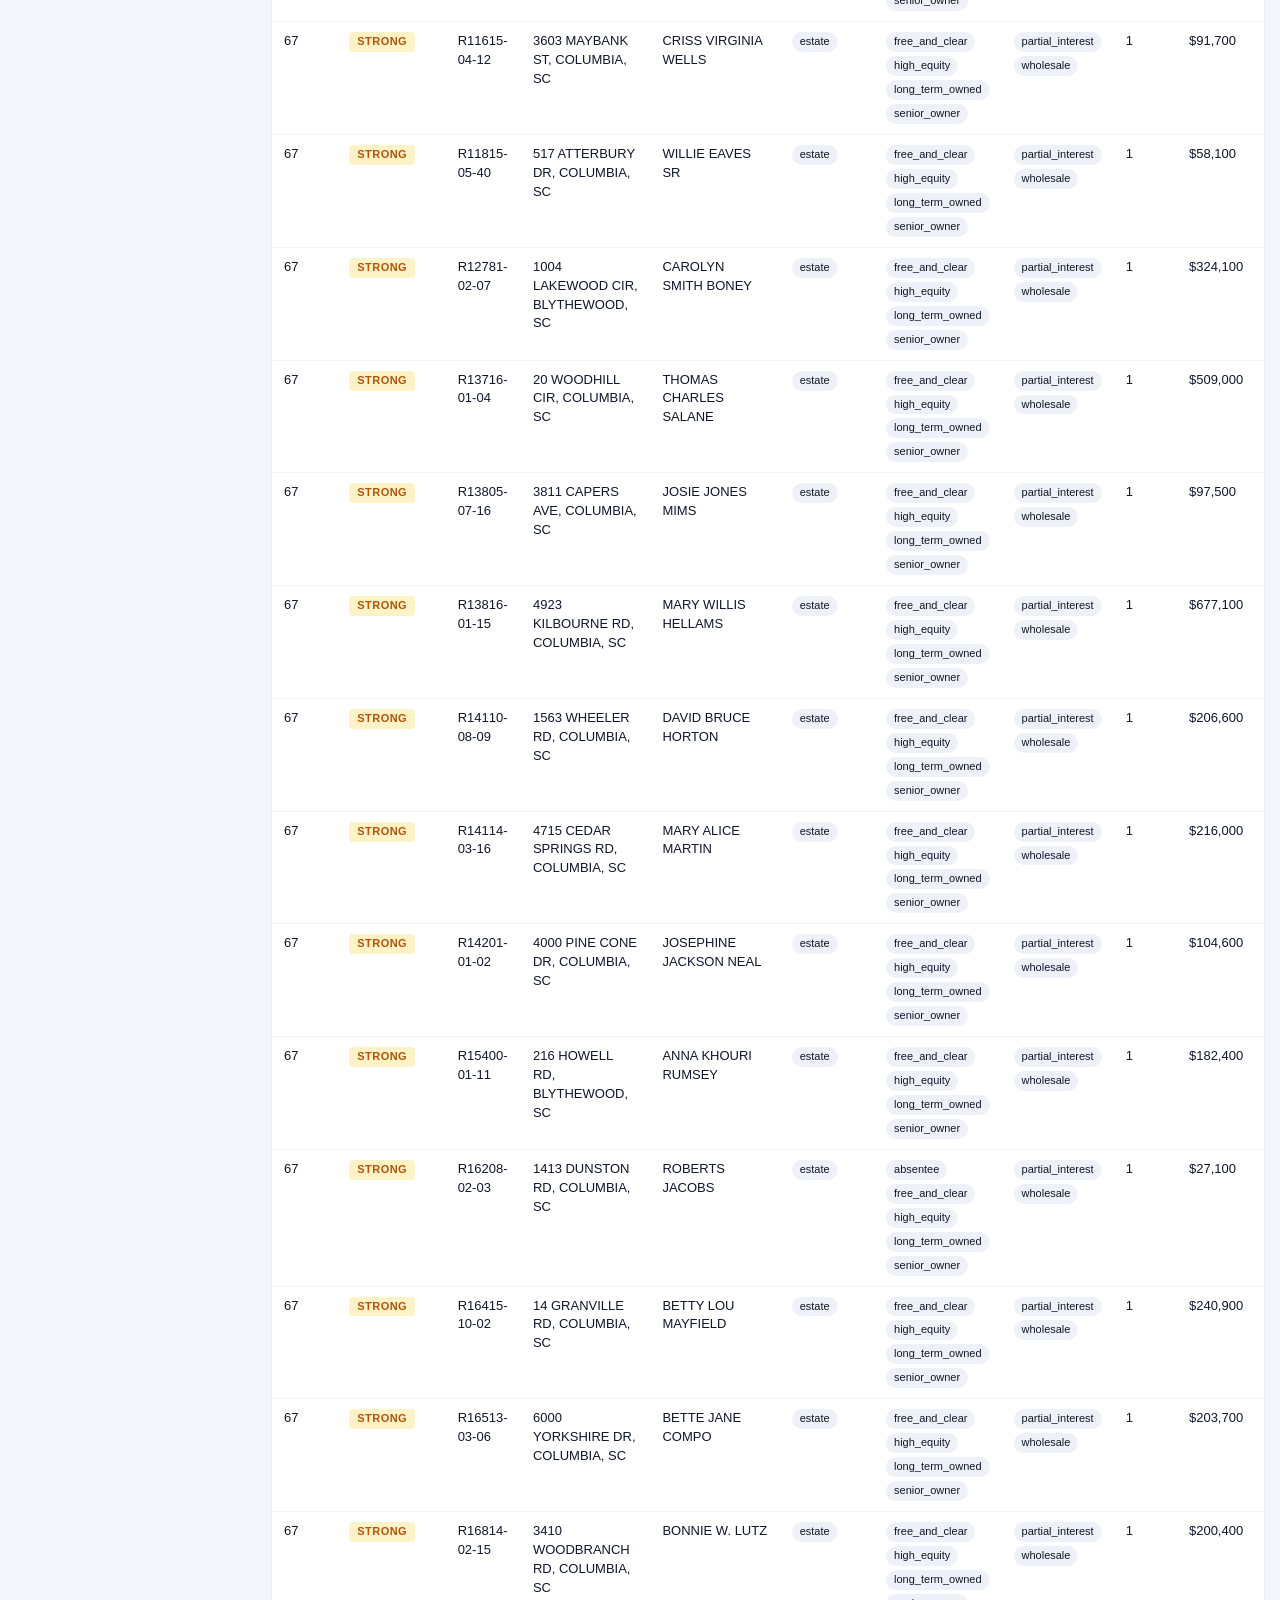
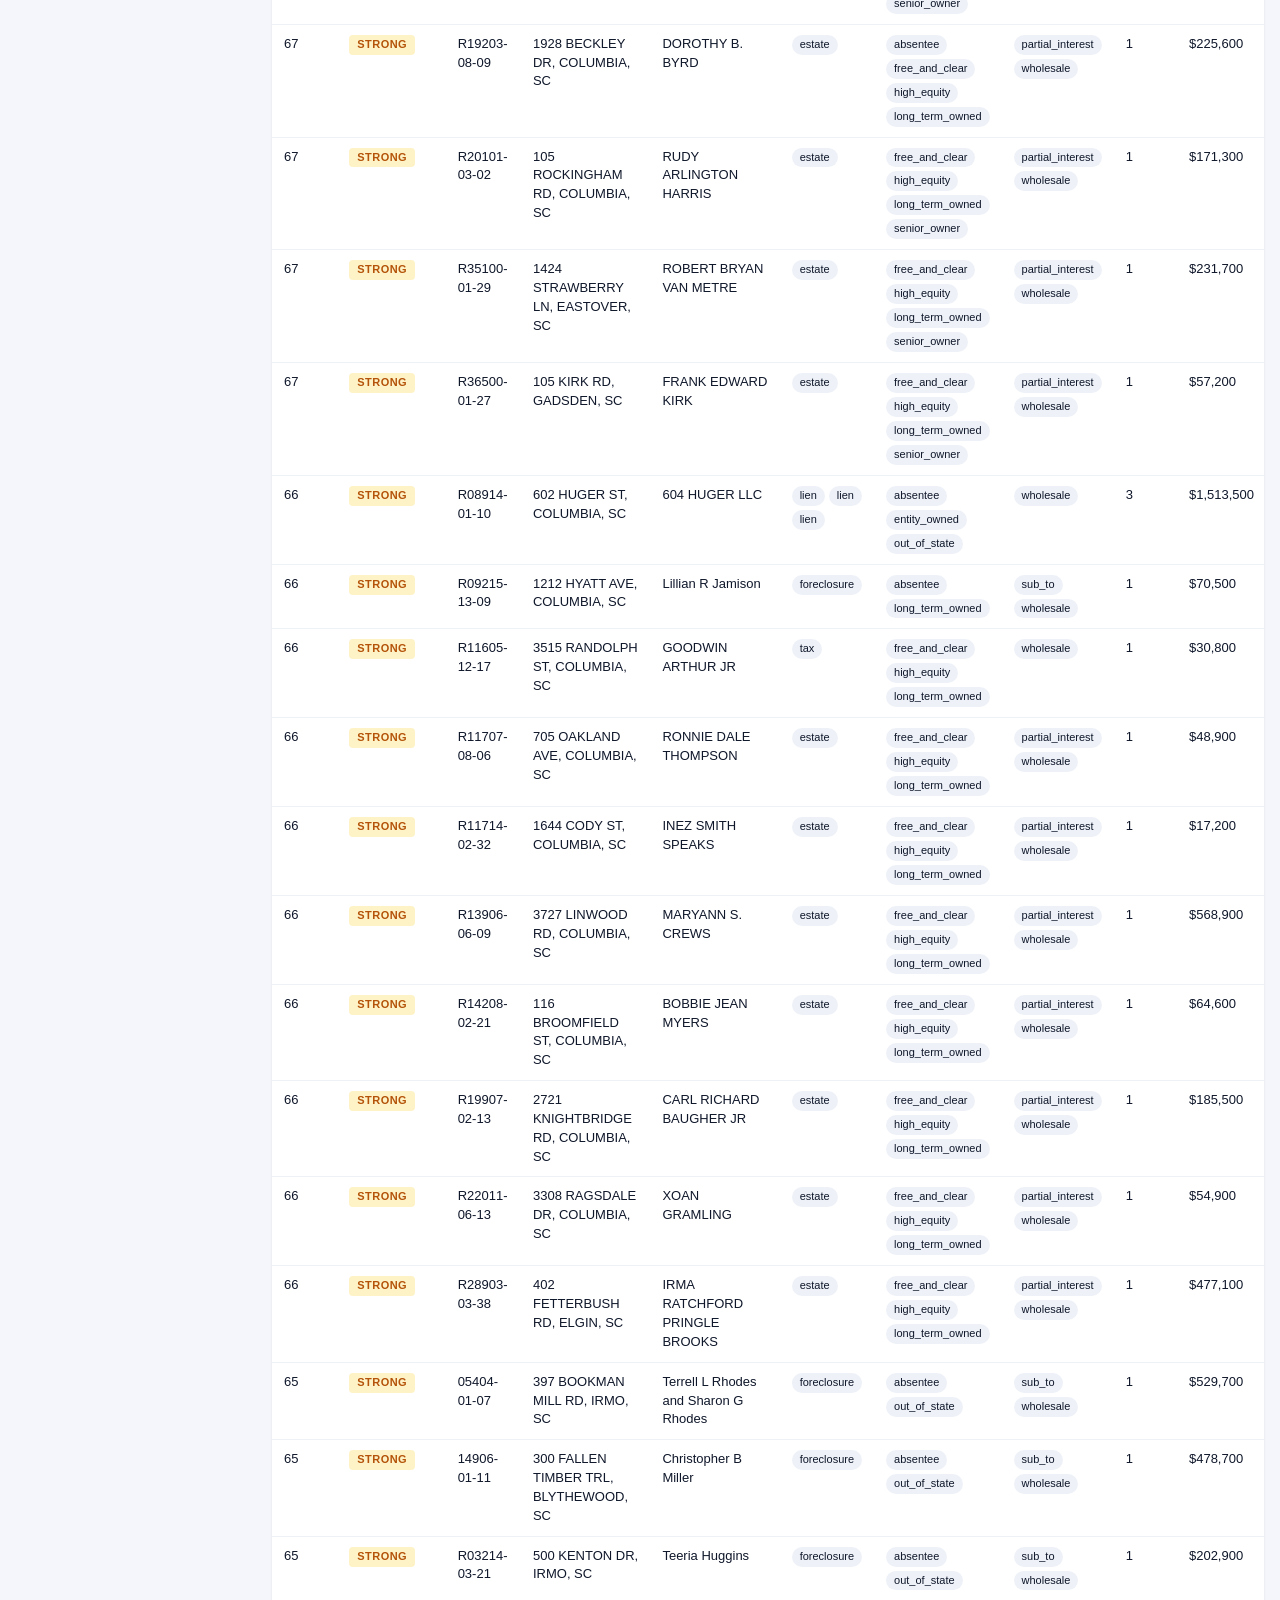
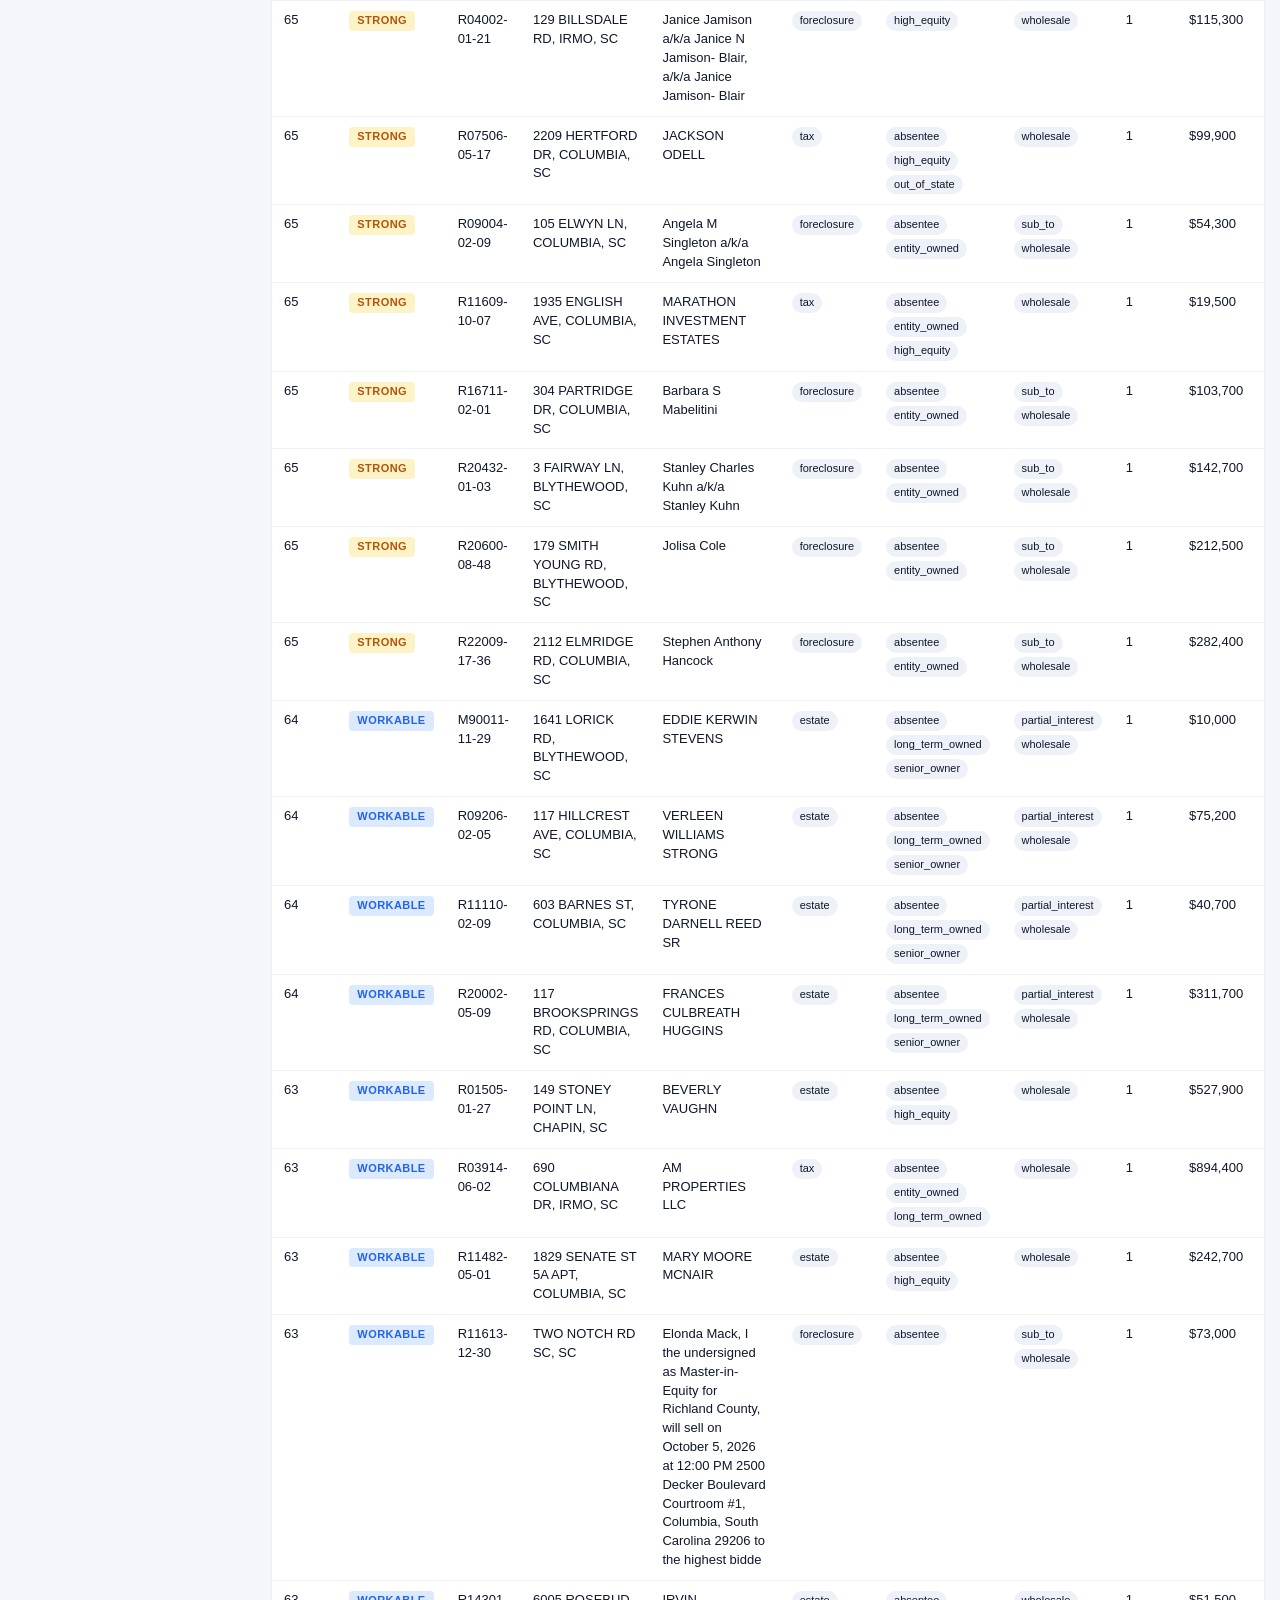
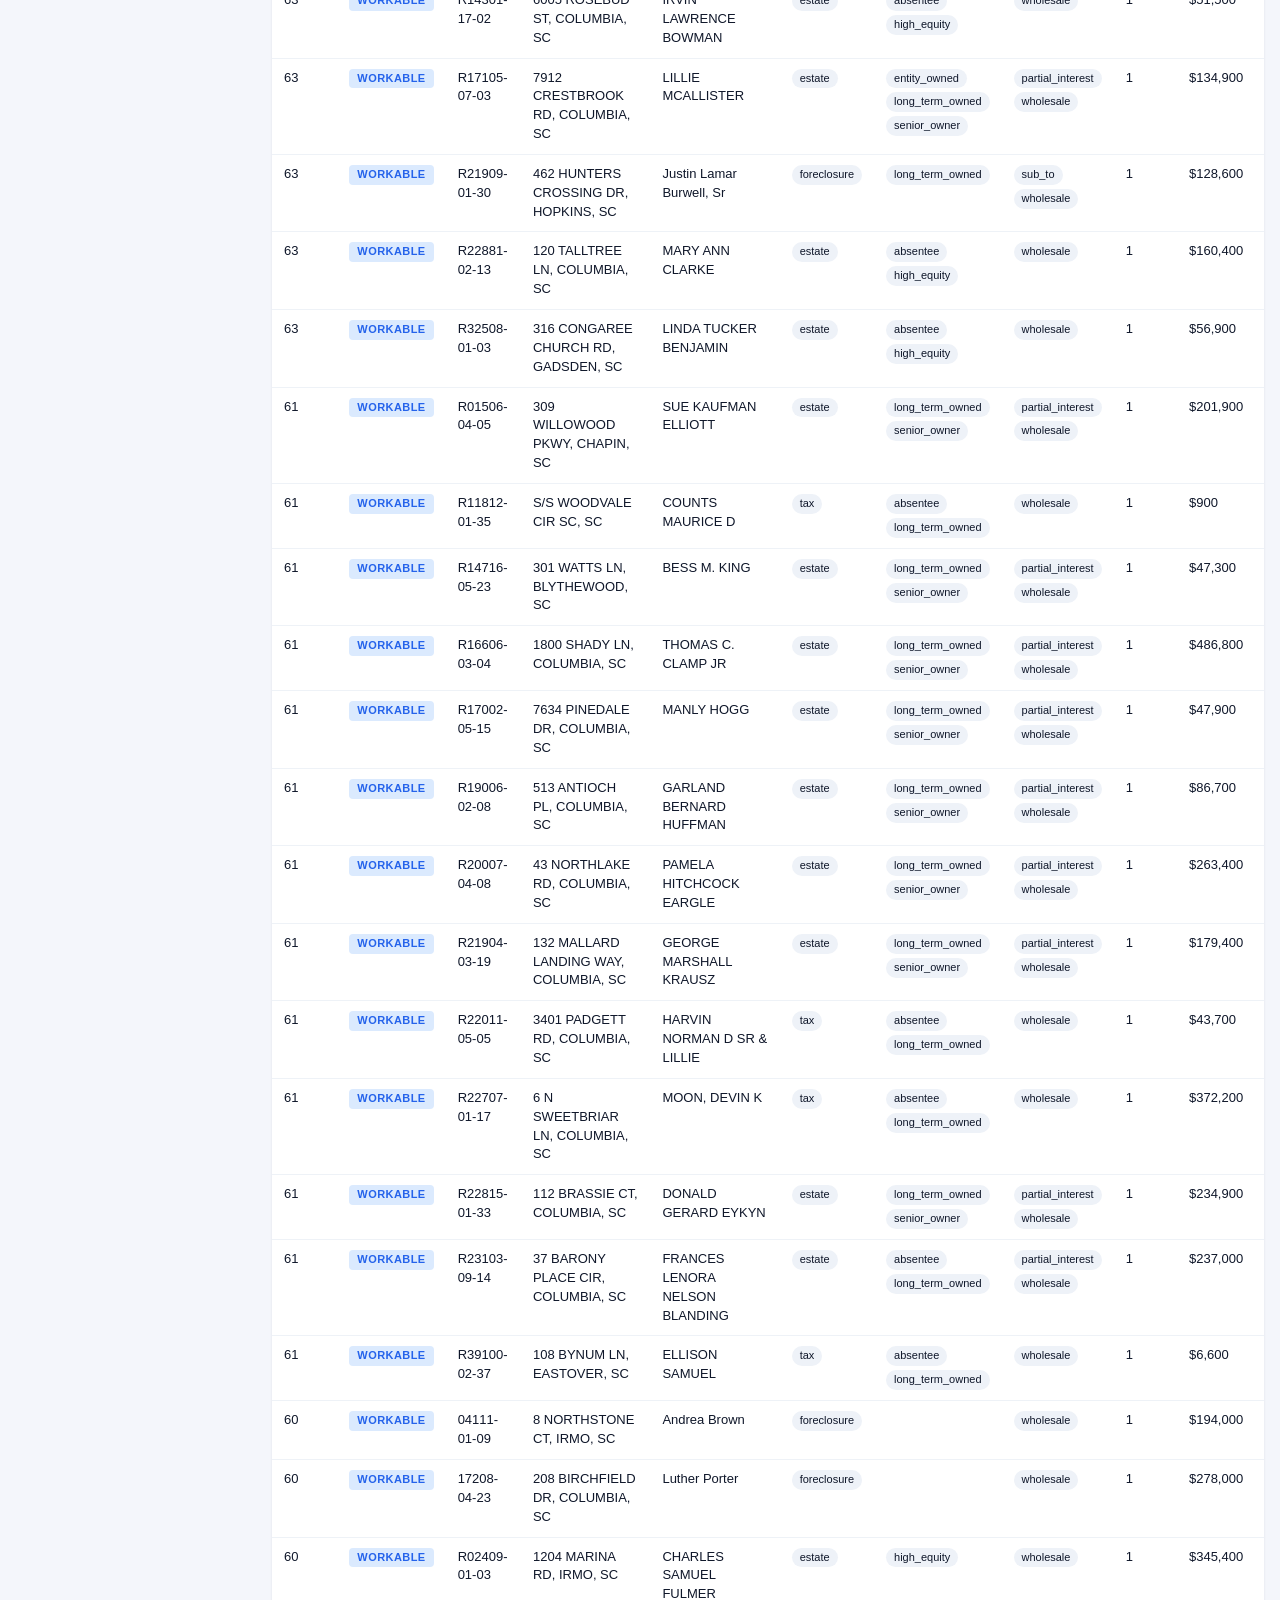
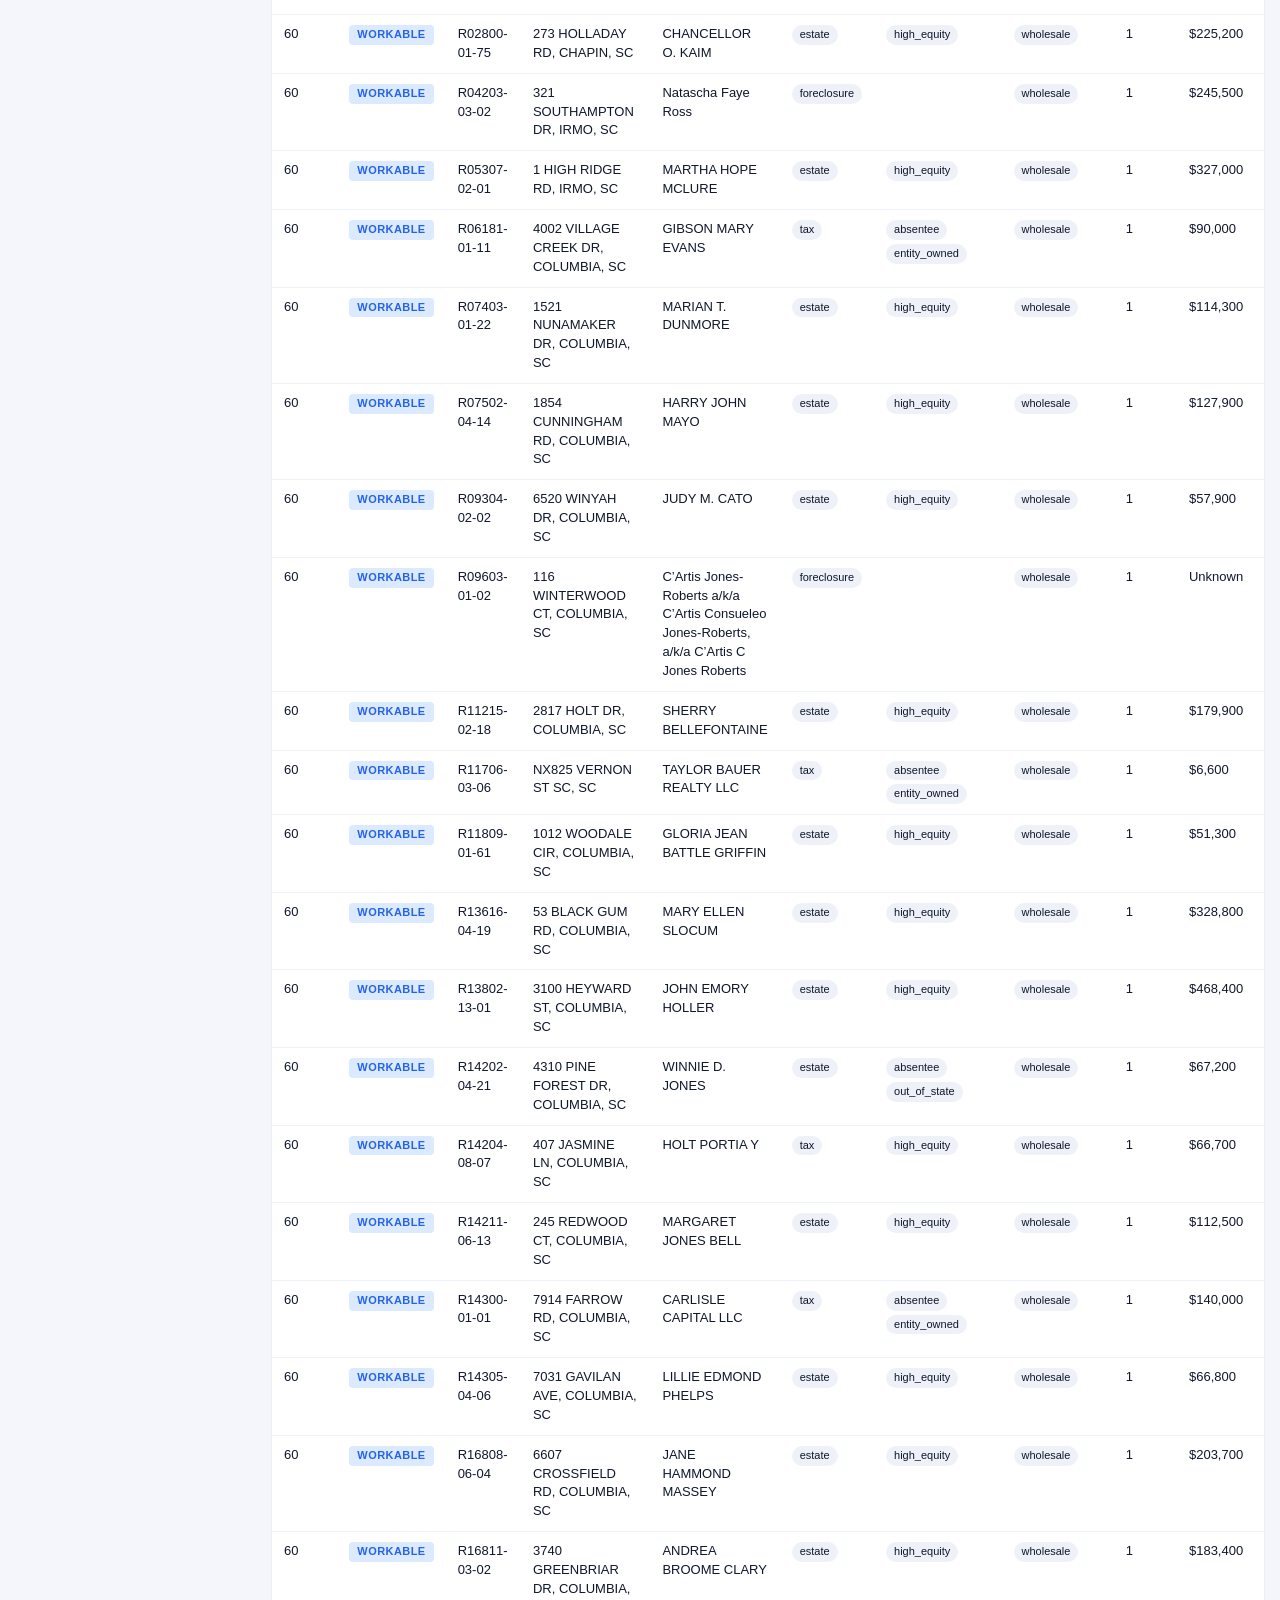
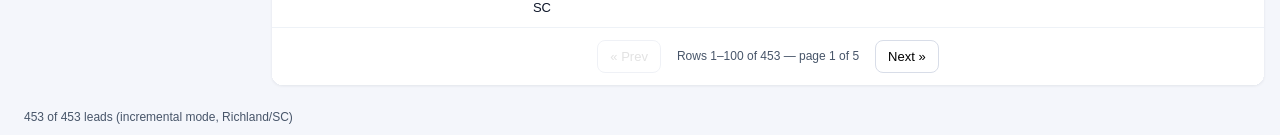
==== commit 795c8a76: "dallas_tx: absentee/out-of-state owner data, ~80 new doc types, years-delinquent, dashboard drill-do" ====
--- a/dashboard/index.html
+++ b/dashboard/index.html
@@ -30,8 +30,13 @@
         <div class="chip-group" id="chips-tier" data-axis="tier"></div>
       </div>
       <div class="rail-group">
-        <h3 class="rail-heading">Pattern</h3>
+        <h3 class="rail-heading">Lead type</h3>
         <div class="chip-group" id="chips-pattern" data-axis="pattern"></div>
+      </div>
+      <div class="rail-group" id="rail-doc-type" hidden>
+        <h3 class="rail-heading">Lead subtype</h3>
+        <p class="rail-hint" id="doc-type-hint">Select a lead type above to see subtypes</p>
+        <div class="chip-group" id="chips-doc-type" data-axis="doc_type"></div>
       </div>
       <div class="rail-group">
         <h3 class="rail-heading">Attribute</h3>
@@ -44,6 +49,14 @@
       <div class="rail-group">
         <h3 class="rail-heading">Stack depth</h3>
         <div class="chip-group" id="chips-stack-depth" data-axis="stack_depth"></div>
+      </div>
+
+      <div class="rail-group" id="rail-years-delinquent" hidden>
+        <h3 class="rail-heading">Years tax delinquent</h3>
+        <label class="rail-field">
+          Minimum
+          <input type="number" id="min-years-delinquent" min="0" step="1" placeholder="Any" />
+        </label>
       </div>
 
       <div class="rail-group rail-actions">
--- a/dashboard/dashboard.css
+++ b/dashboard/dashboard.css
@@ -108,6 +108,29 @@
   margin: 0 0 8px;
 }
 
+.rail-field {
+  display: flex;
+  align-items: center;
+  gap: 8px;
+  font-size: 12px;
+  color: var(--color-ink-muted);
+}
+.rail-field input[type="number"] {
+  width: 64px;
+  padding: 4px 8px;
+  border: 1px solid #d7dee8;
+  border-radius: 6px;
+  font-size: 13px;
+  color: var(--color-ink);
+}
+
+.rail-hint {
+  font-size: 11px;
+  color: var(--color-ink-muted);
+  margin: 0 0 8px;
+  font-style: italic;
+}
+
 .chip-group { display: flex; flex-wrap: wrap; gap: 6px; }
 
 .chip {
@@ -344,6 +367,14 @@
   font-size: 10px;
 }
 
+.years-delinquent-badge {
+  background: #ffedd5 !important;
+  color: #9a3412 !important;
+  border: 1px solid #fed7aa;
+  font-size: 10px;
+  font-weight: 600;
+}
+
 .contact-executor {
   font-size: 11px;
   color: #1e3a5f;
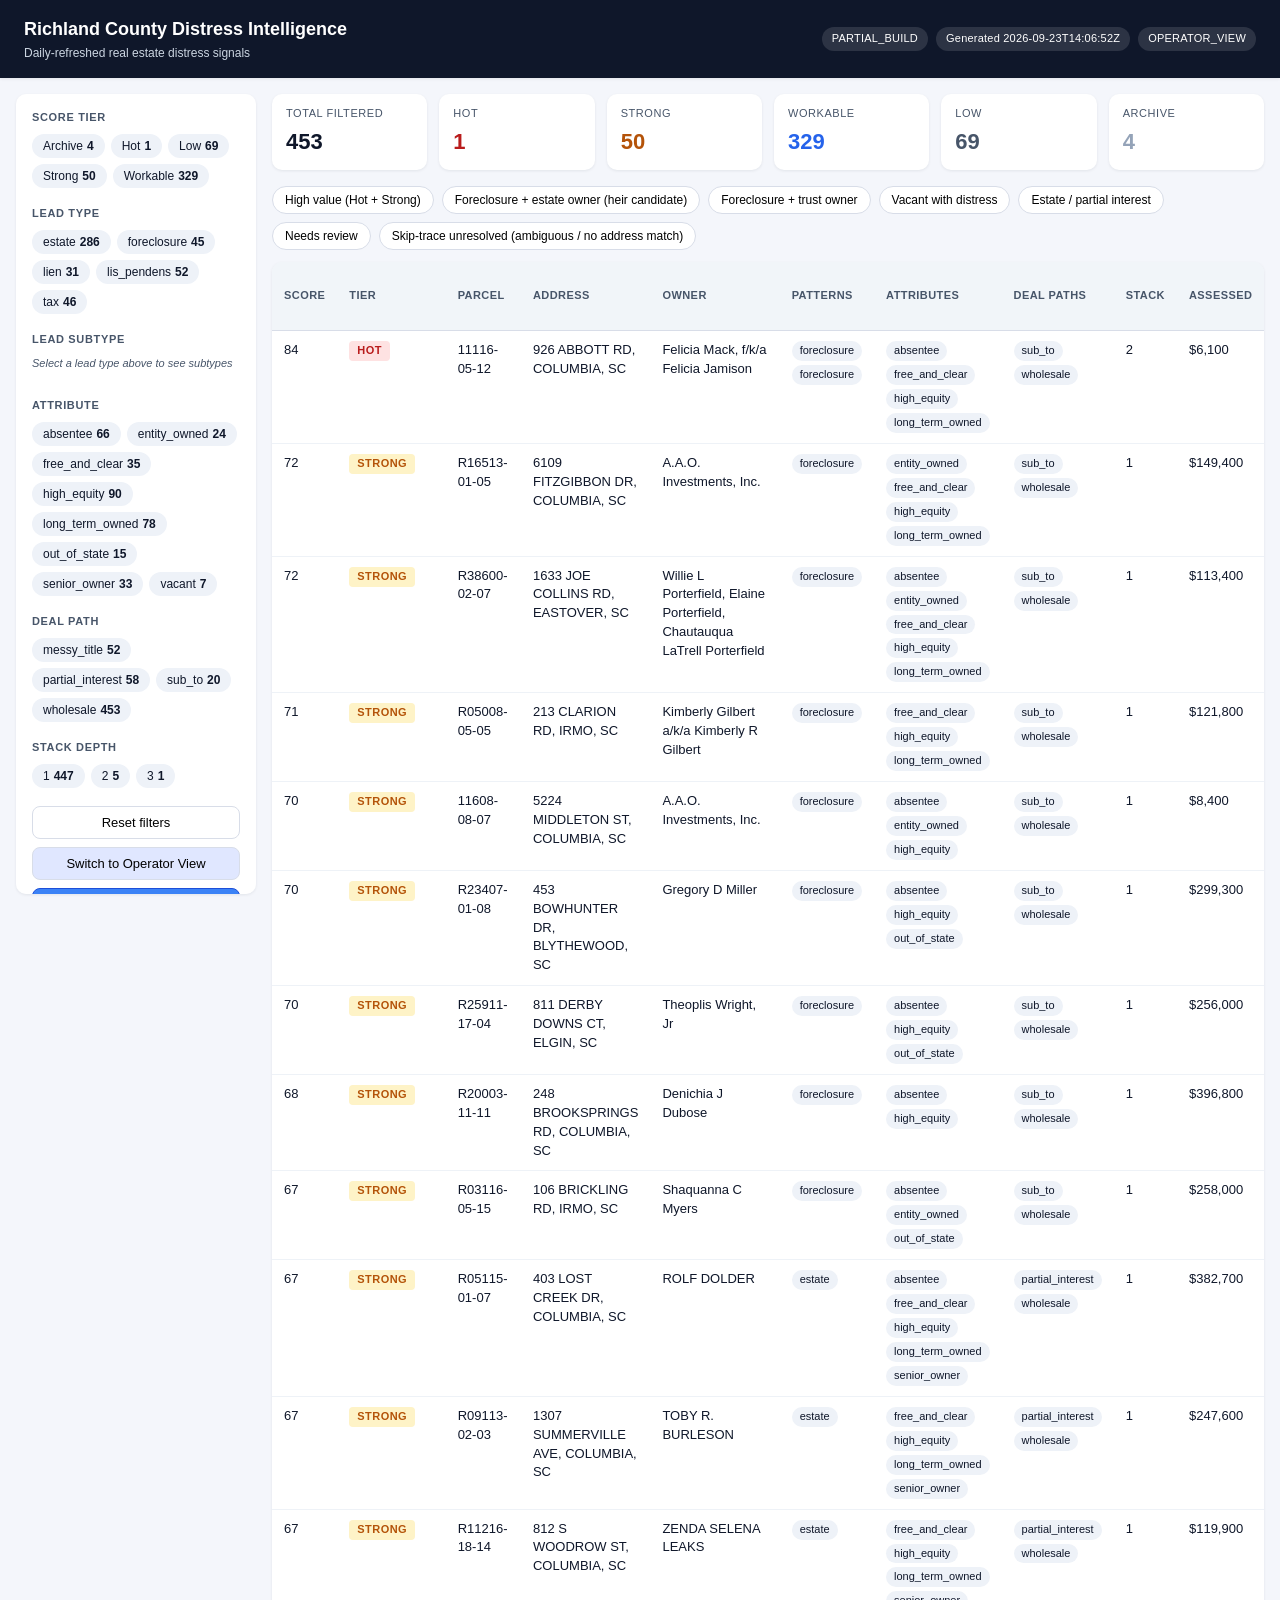
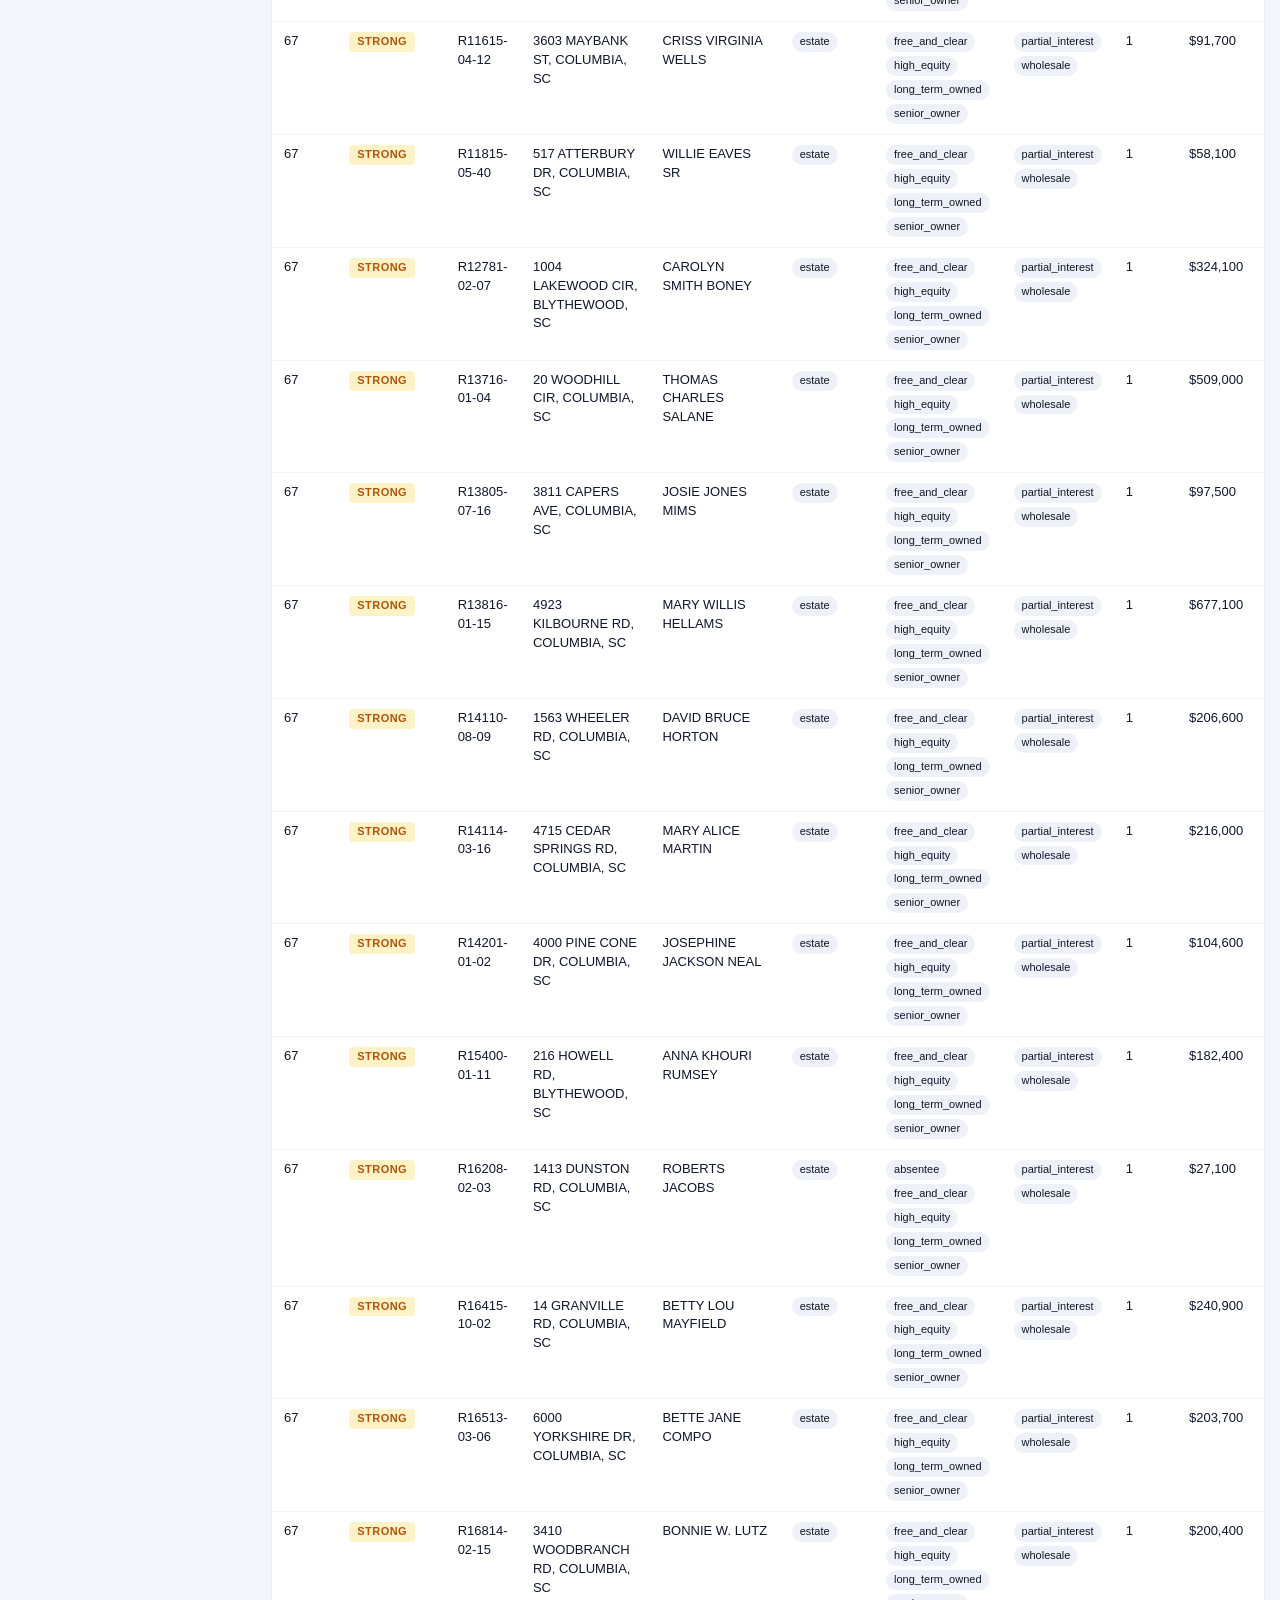
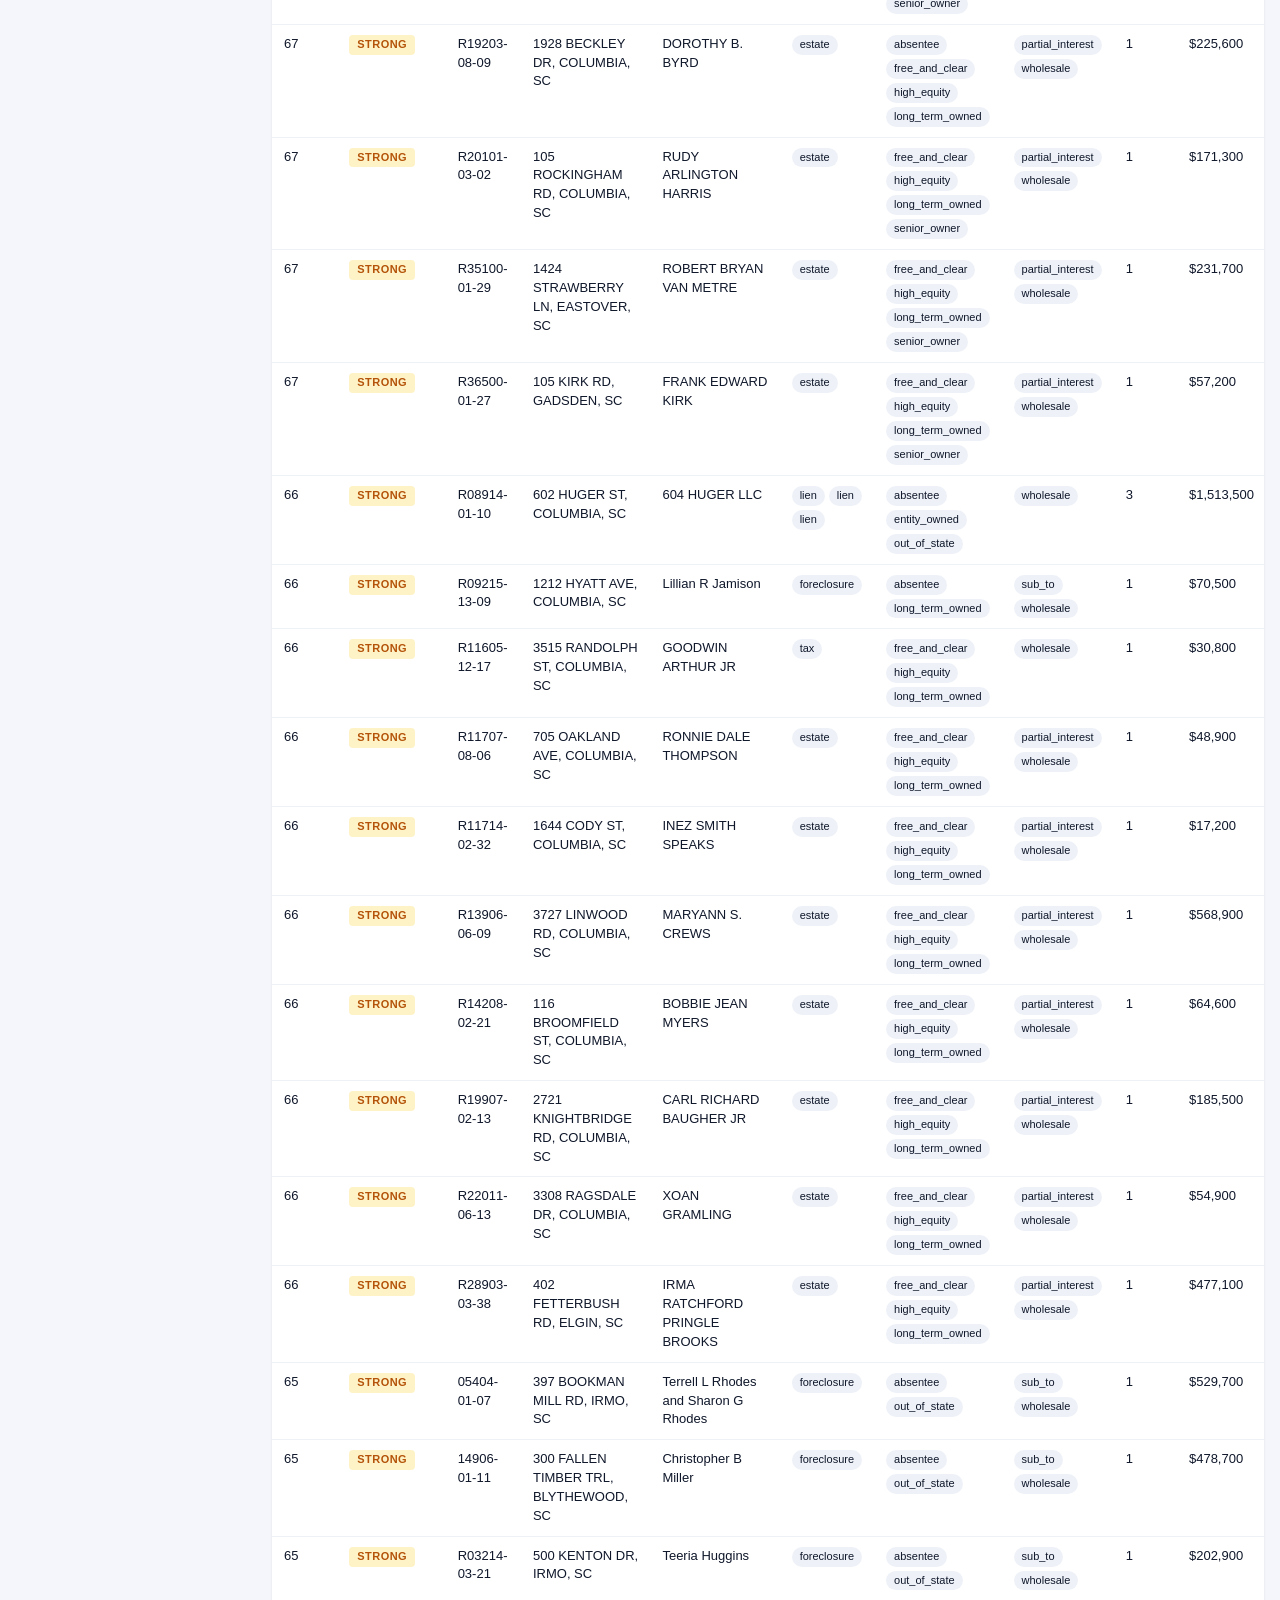
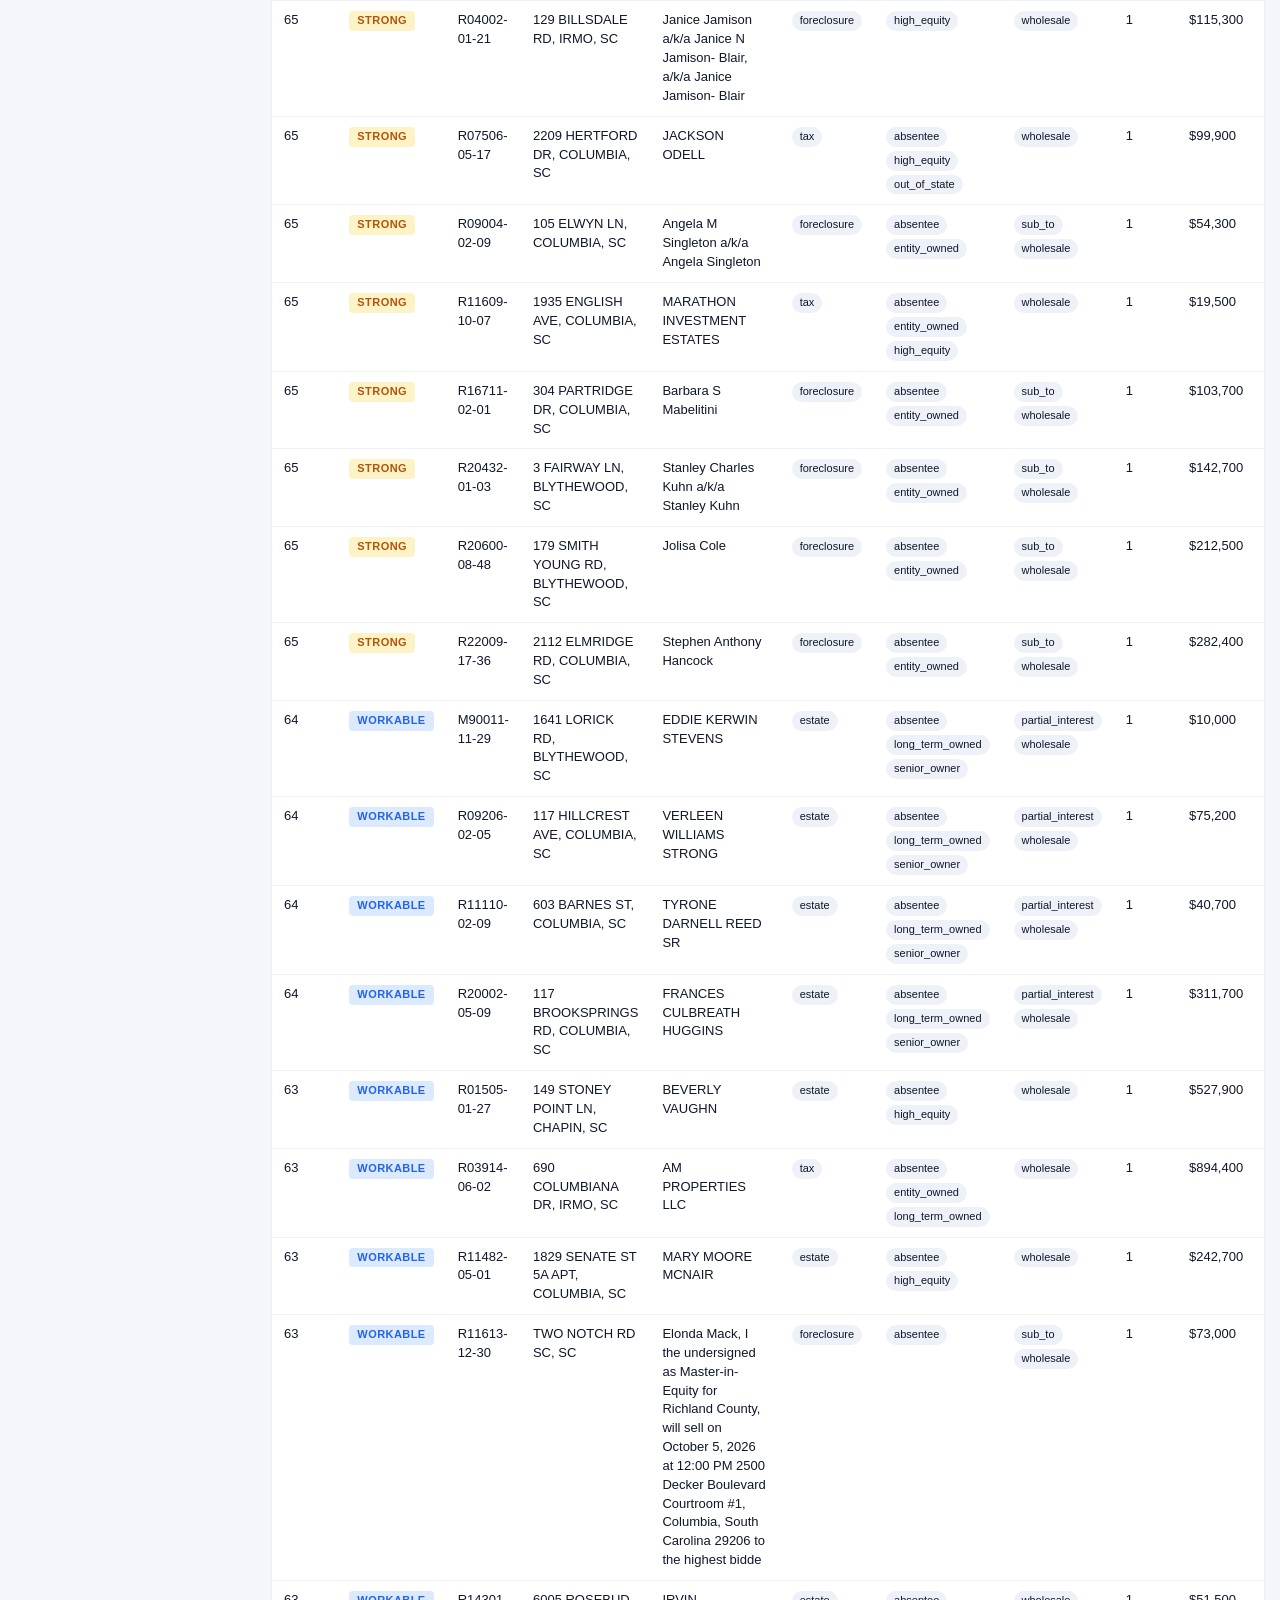
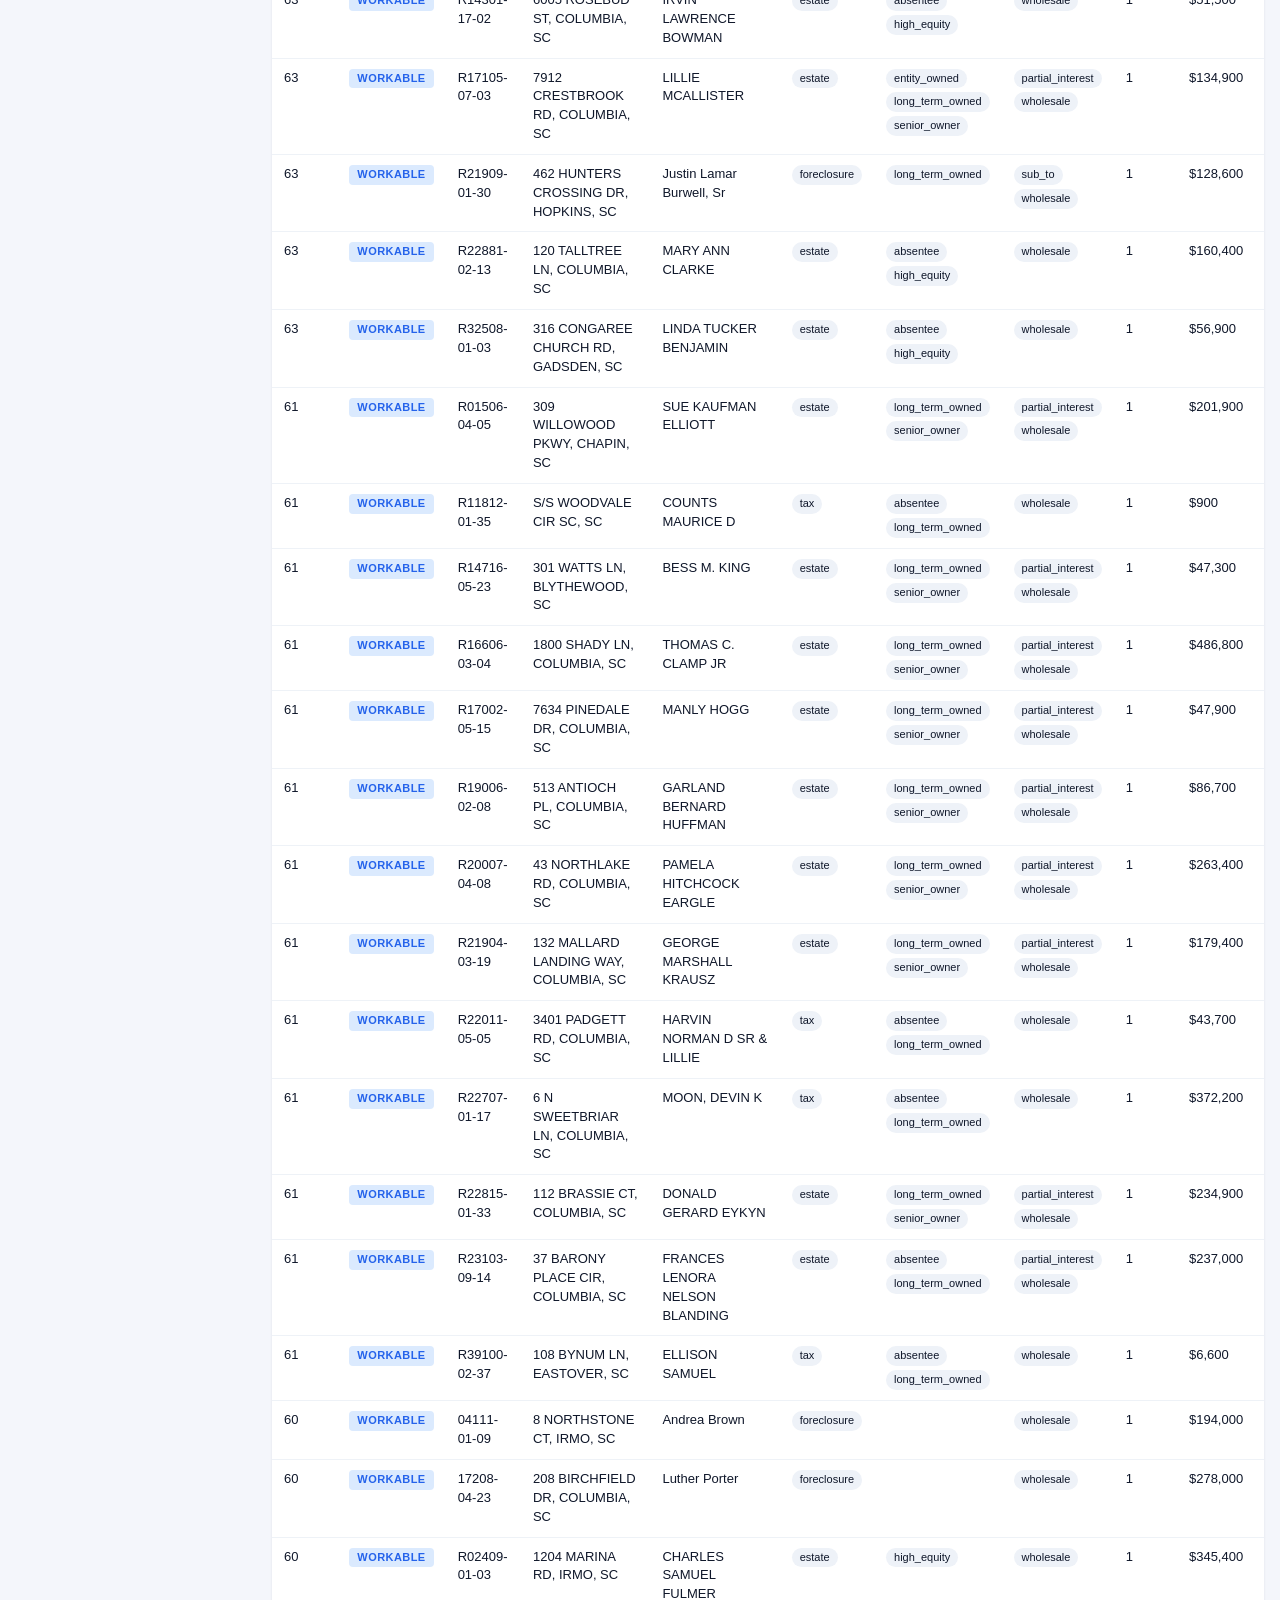
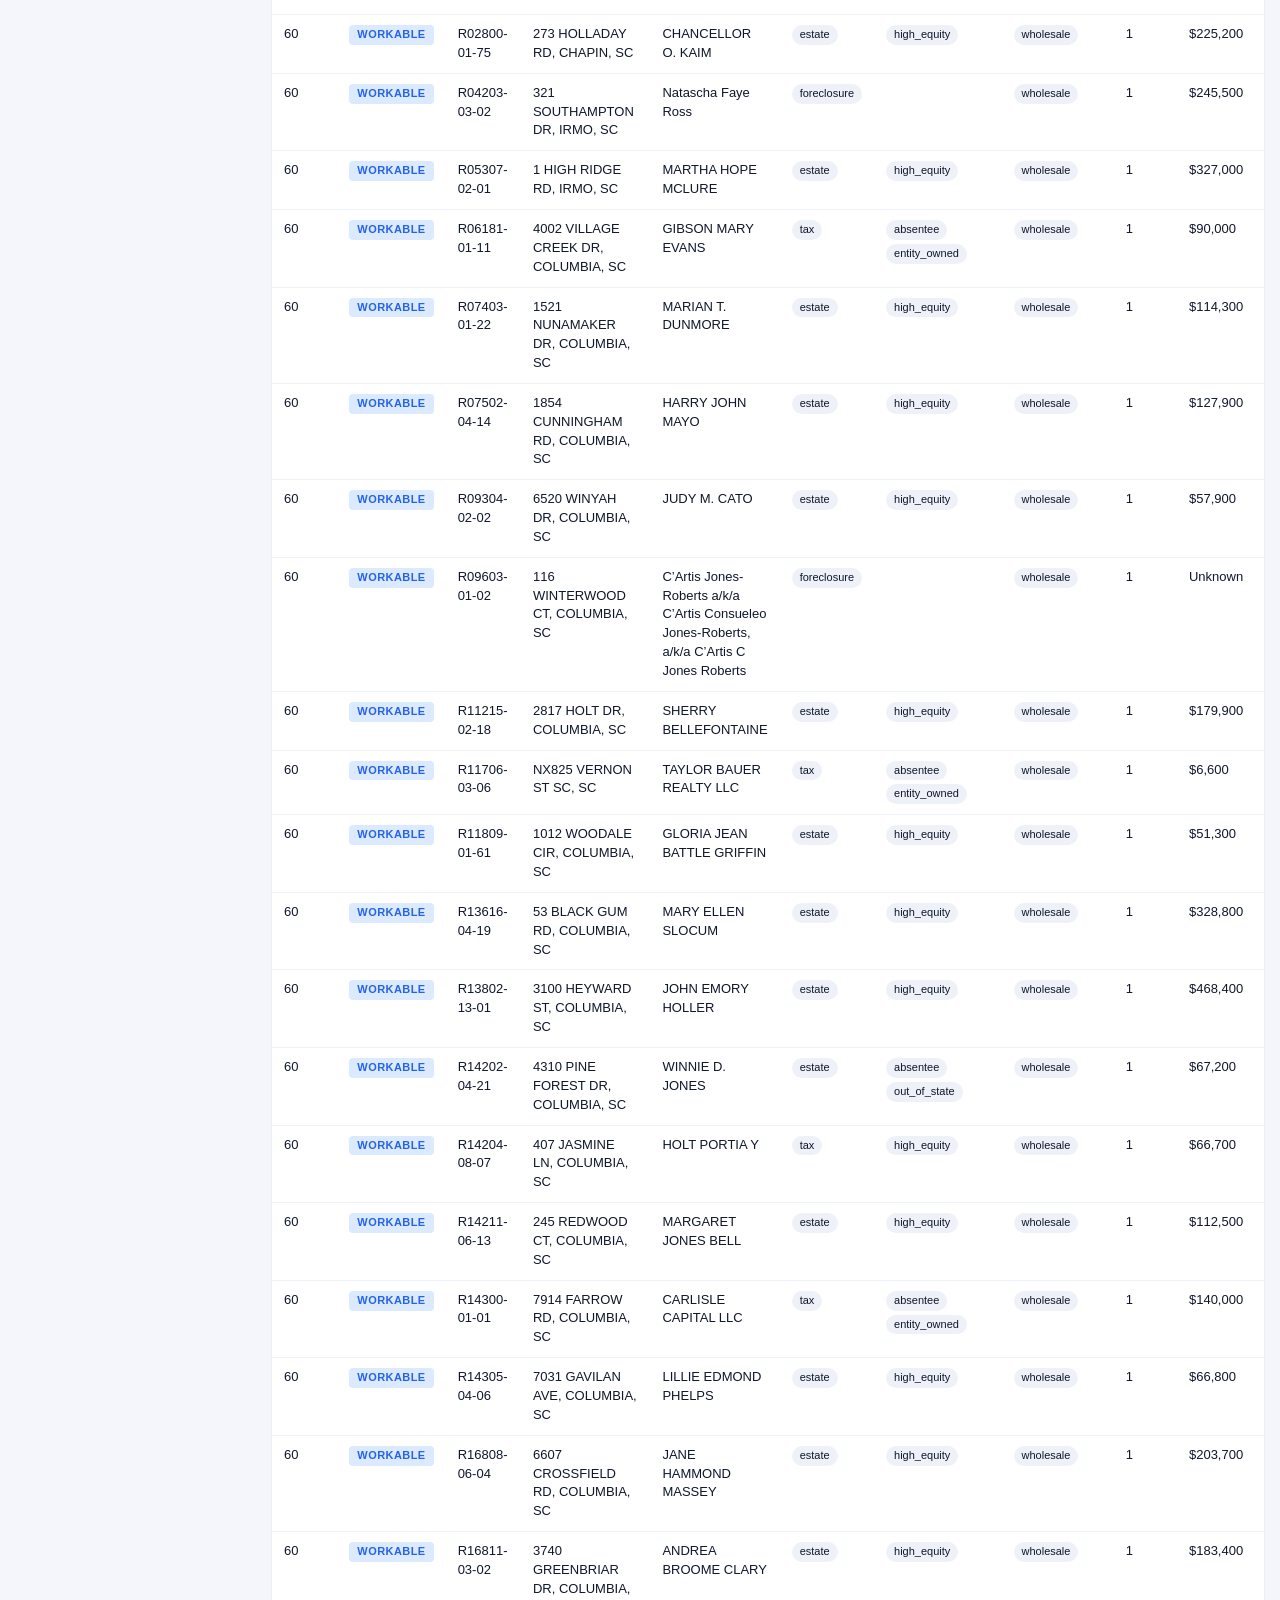
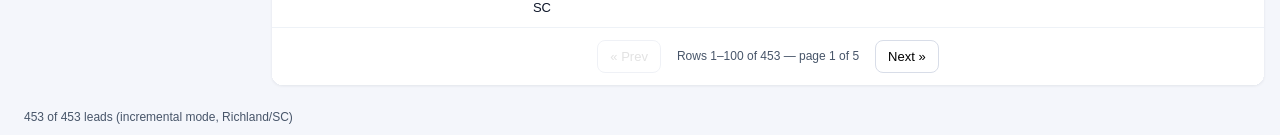
==== commit 1eaad7d1: "feat(dallas_tx): make Tier 3/4 title-chain lookup automatic + flag/filter on dashboard Per operator " ====
--- a/dashboard/index.html
+++ b/dashboard/index.html
@@ -57,6 +57,15 @@
           Minimum
           <input type="number" id="min-years-delinquent" min="0" step="1" placeholder="Any" />
         </label>
+      </div>
+
+      <div class="rail-group" id="rail-related-records" hidden>
+        <h3 class="rail-heading">Tier 3/4 related records</h3>
+        <p class="rail-hint" id="related-records-summary"></p>
+        <div class="chip-group">
+          <button class="chip" type="button" aria-pressed="false" data-related="found">Found</button>
+          <button class="chip" type="button" aria-pressed="false" data-related="not_found">Not found</button>
+        </div>
       </div>
 
       <div class="rail-group rail-actions">
--- a/dashboard/dashboard.css
+++ b/dashboard/dashboard.css
@@ -375,6 +375,15 @@
   font-weight: 600;
 }
 
+.related-records-badge {
+  background: #dbeafe !important;
+  color: #1e40af !important;
+  border: 1px solid #bfdbfe;
+  font-size: 10px;
+  font-weight: 600;
+  cursor: help;
+}
+
 .contact-executor {
   font-size: 11px;
   color: #1e3a5f;
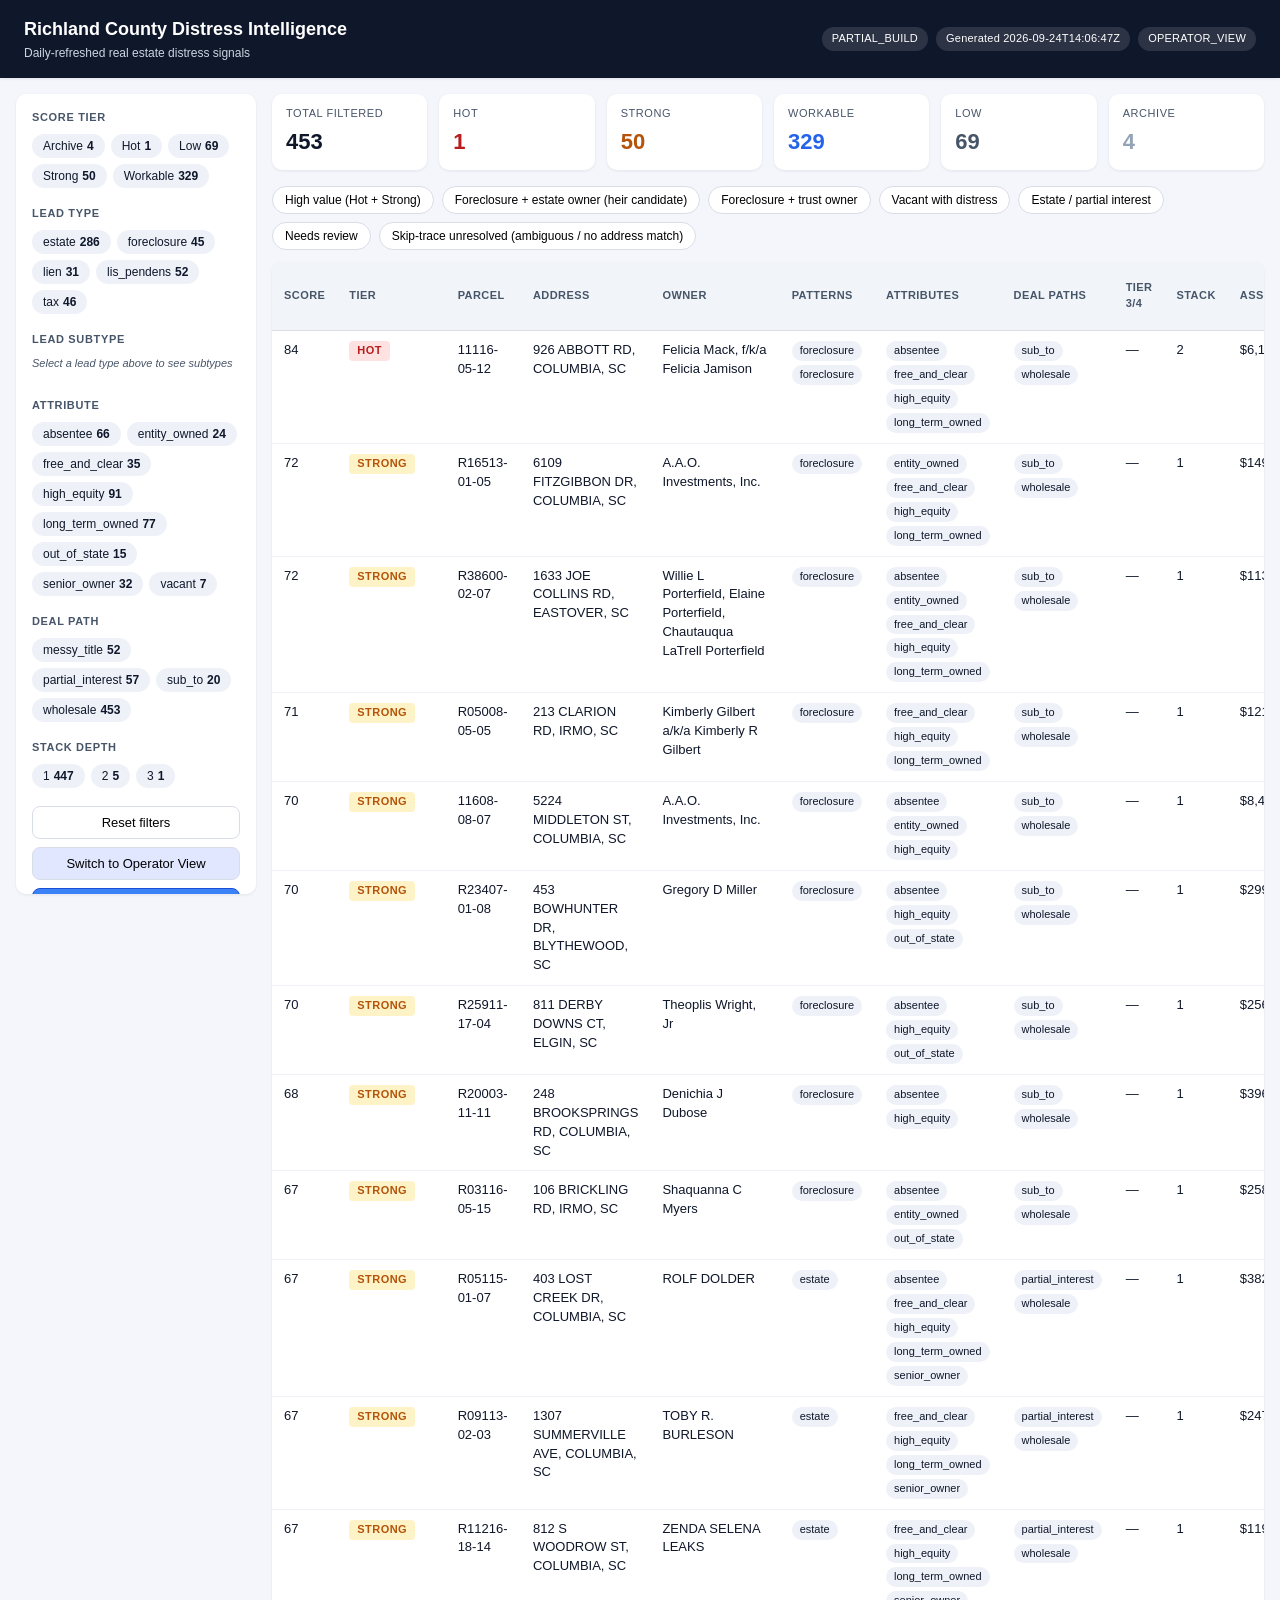
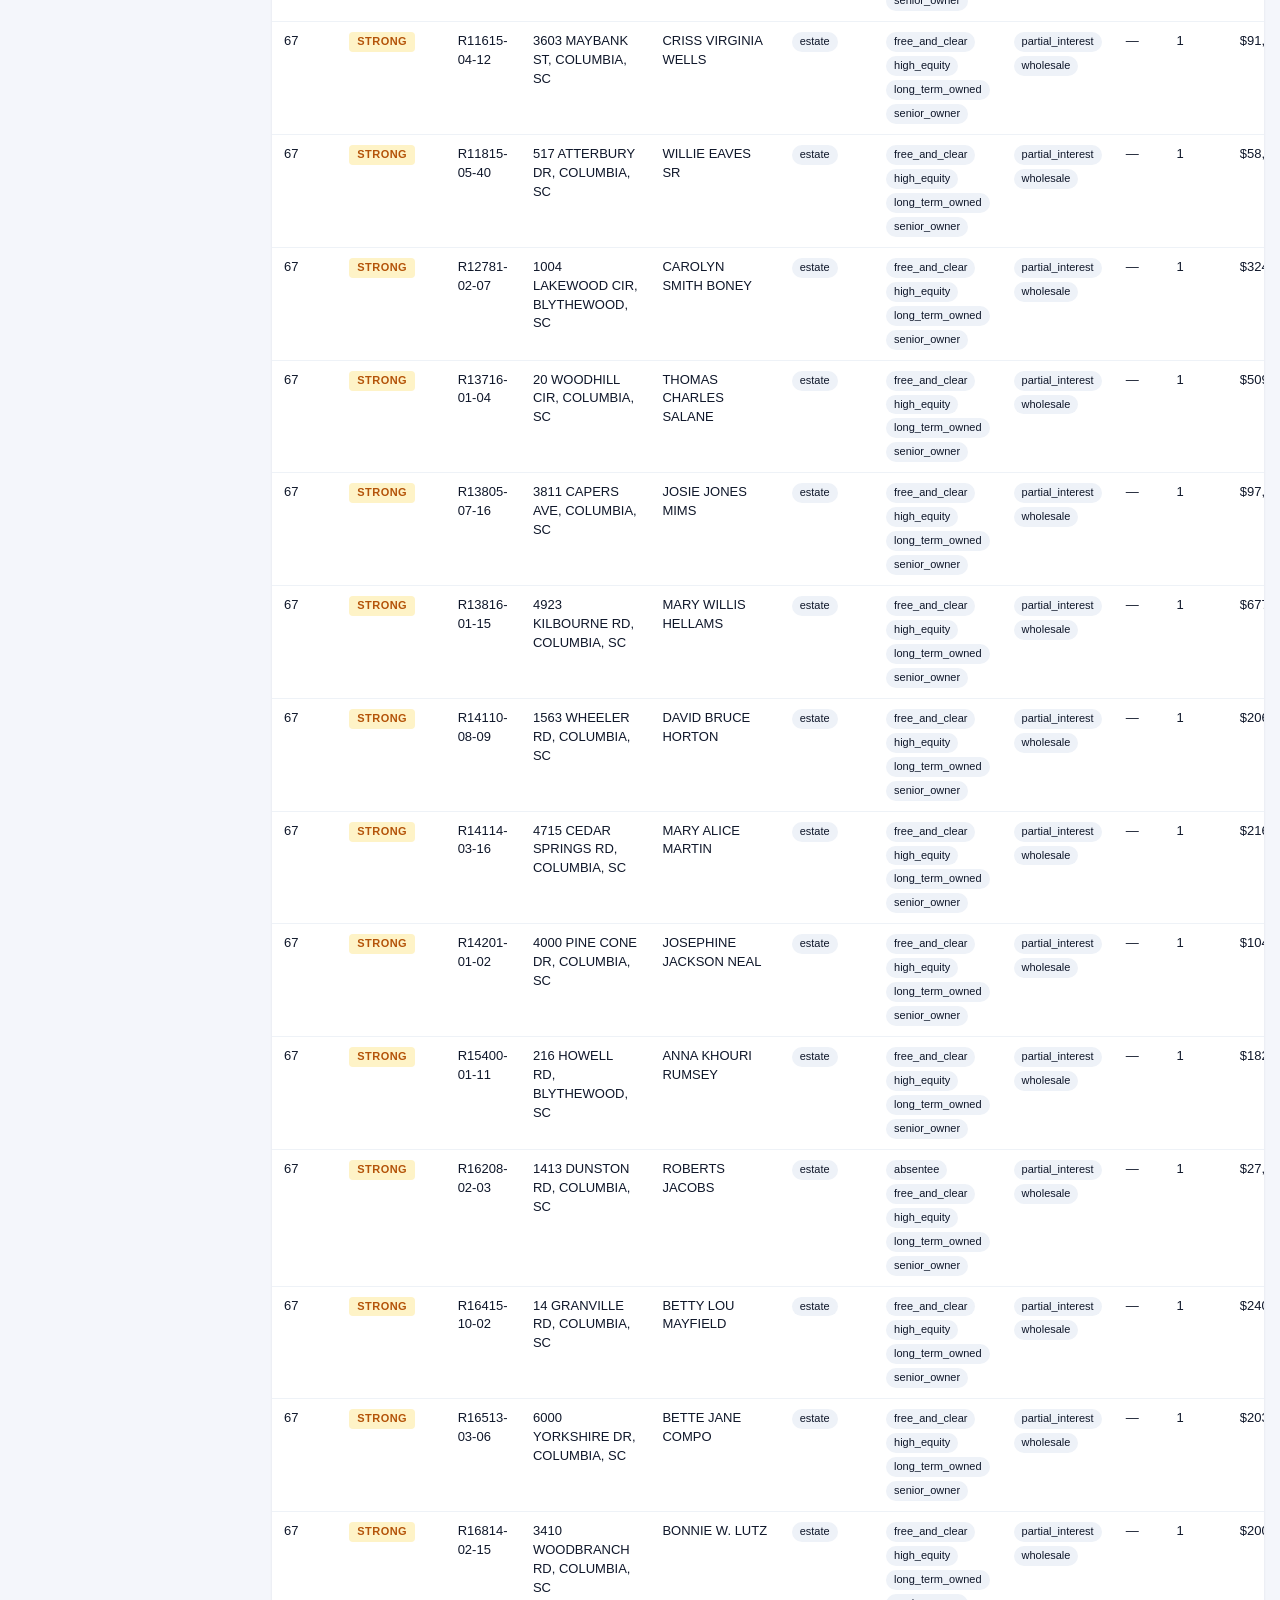
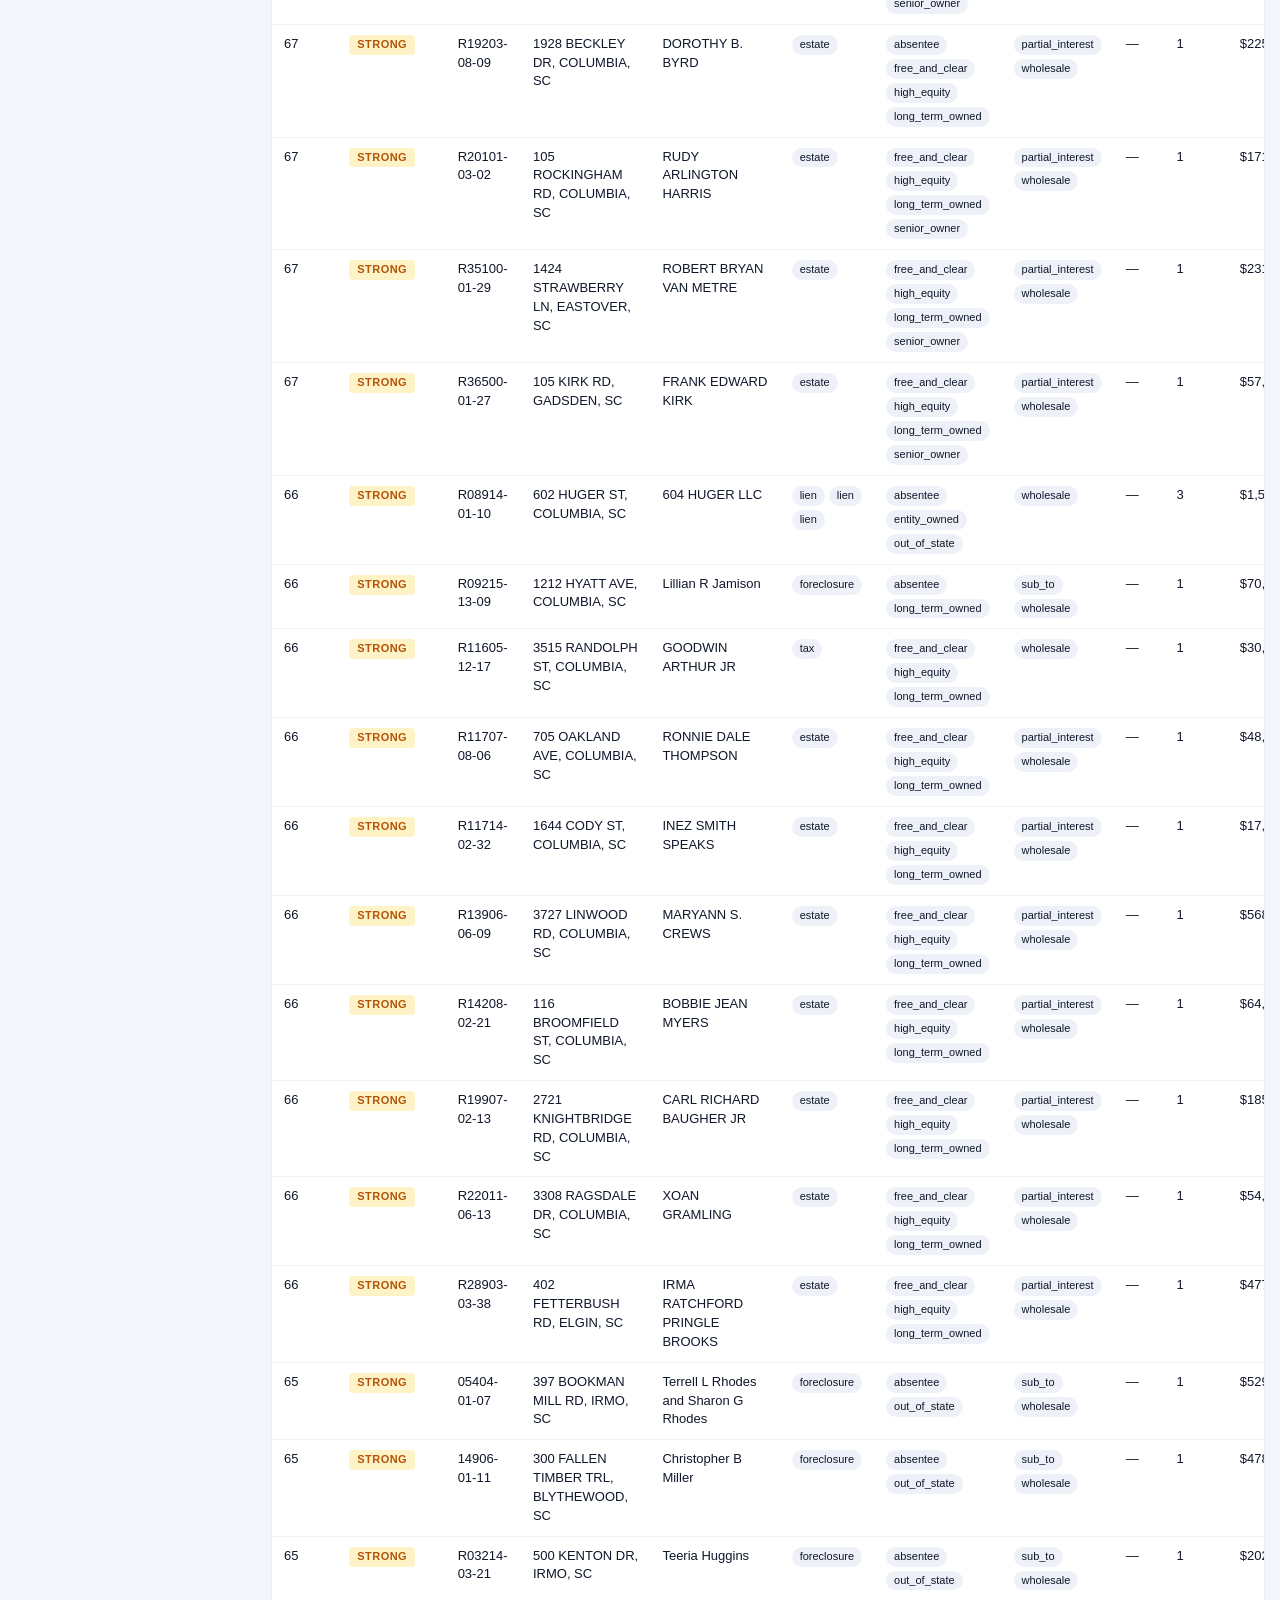
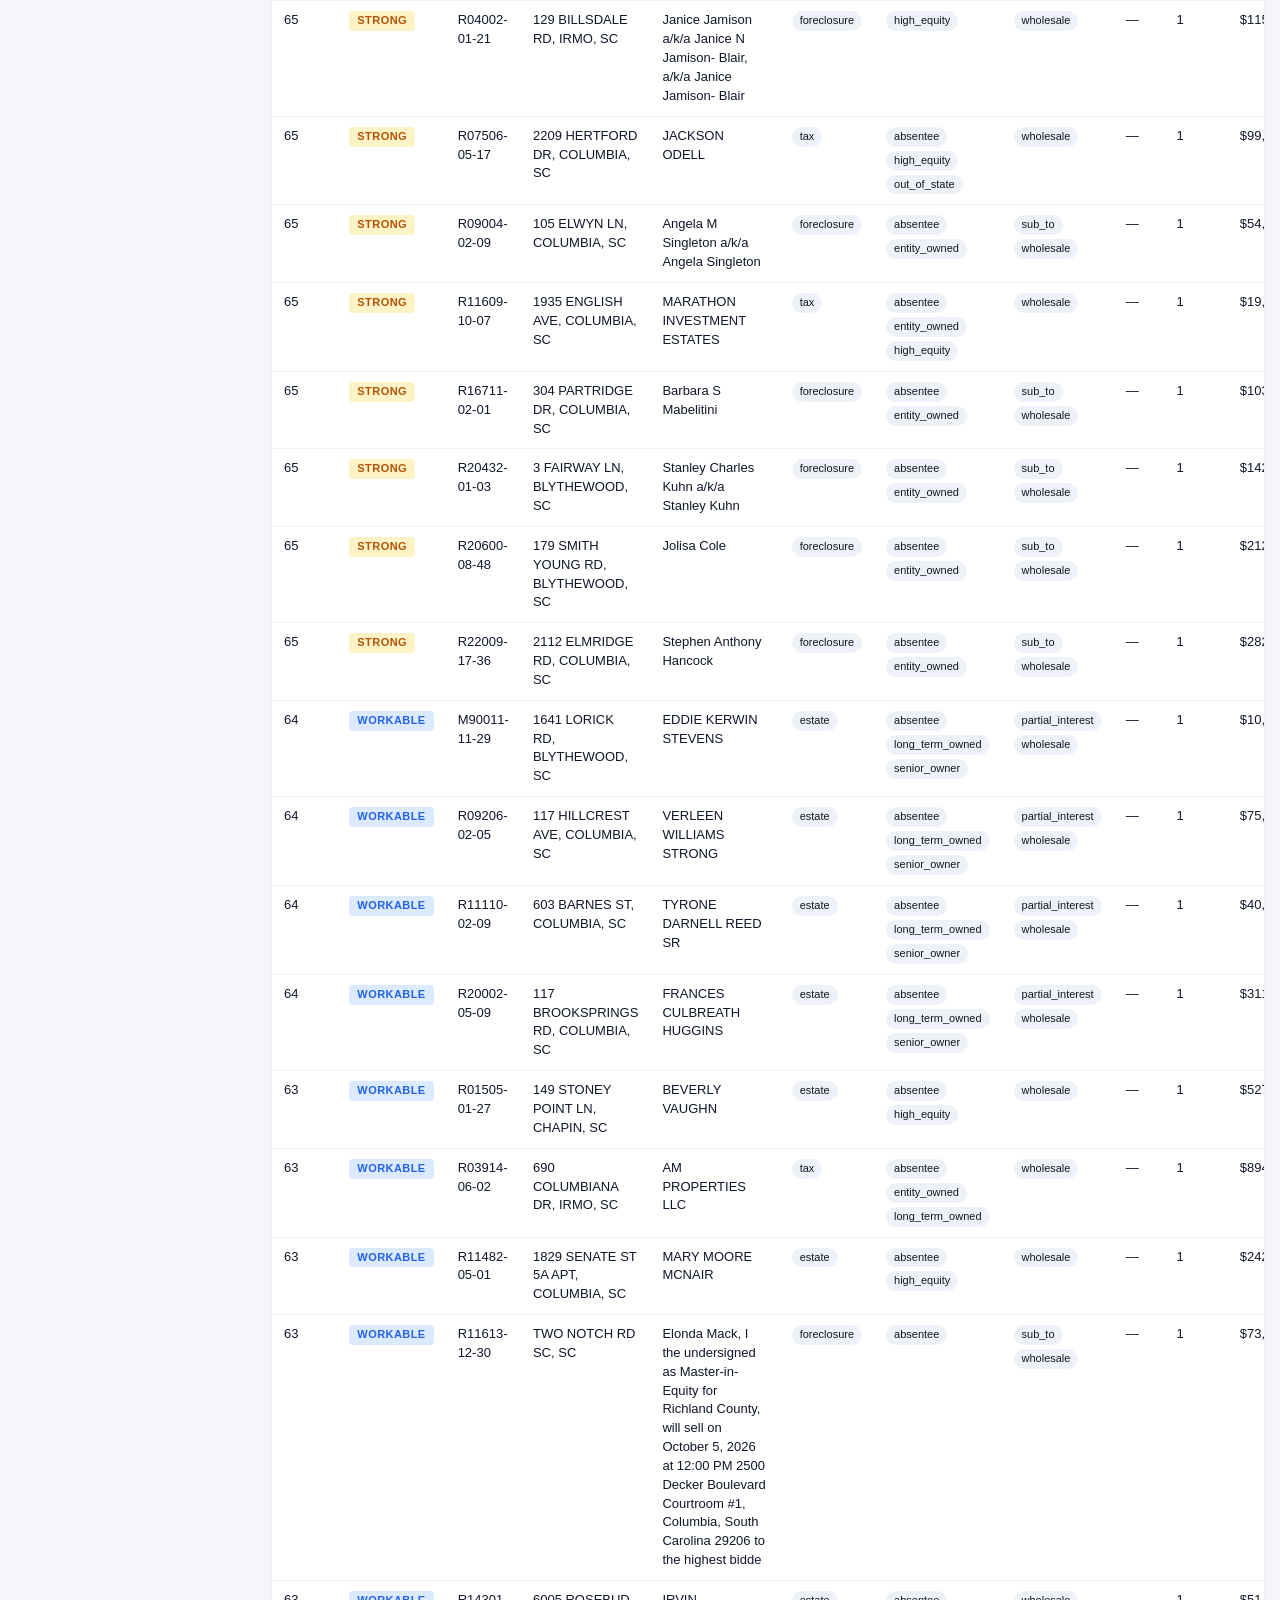
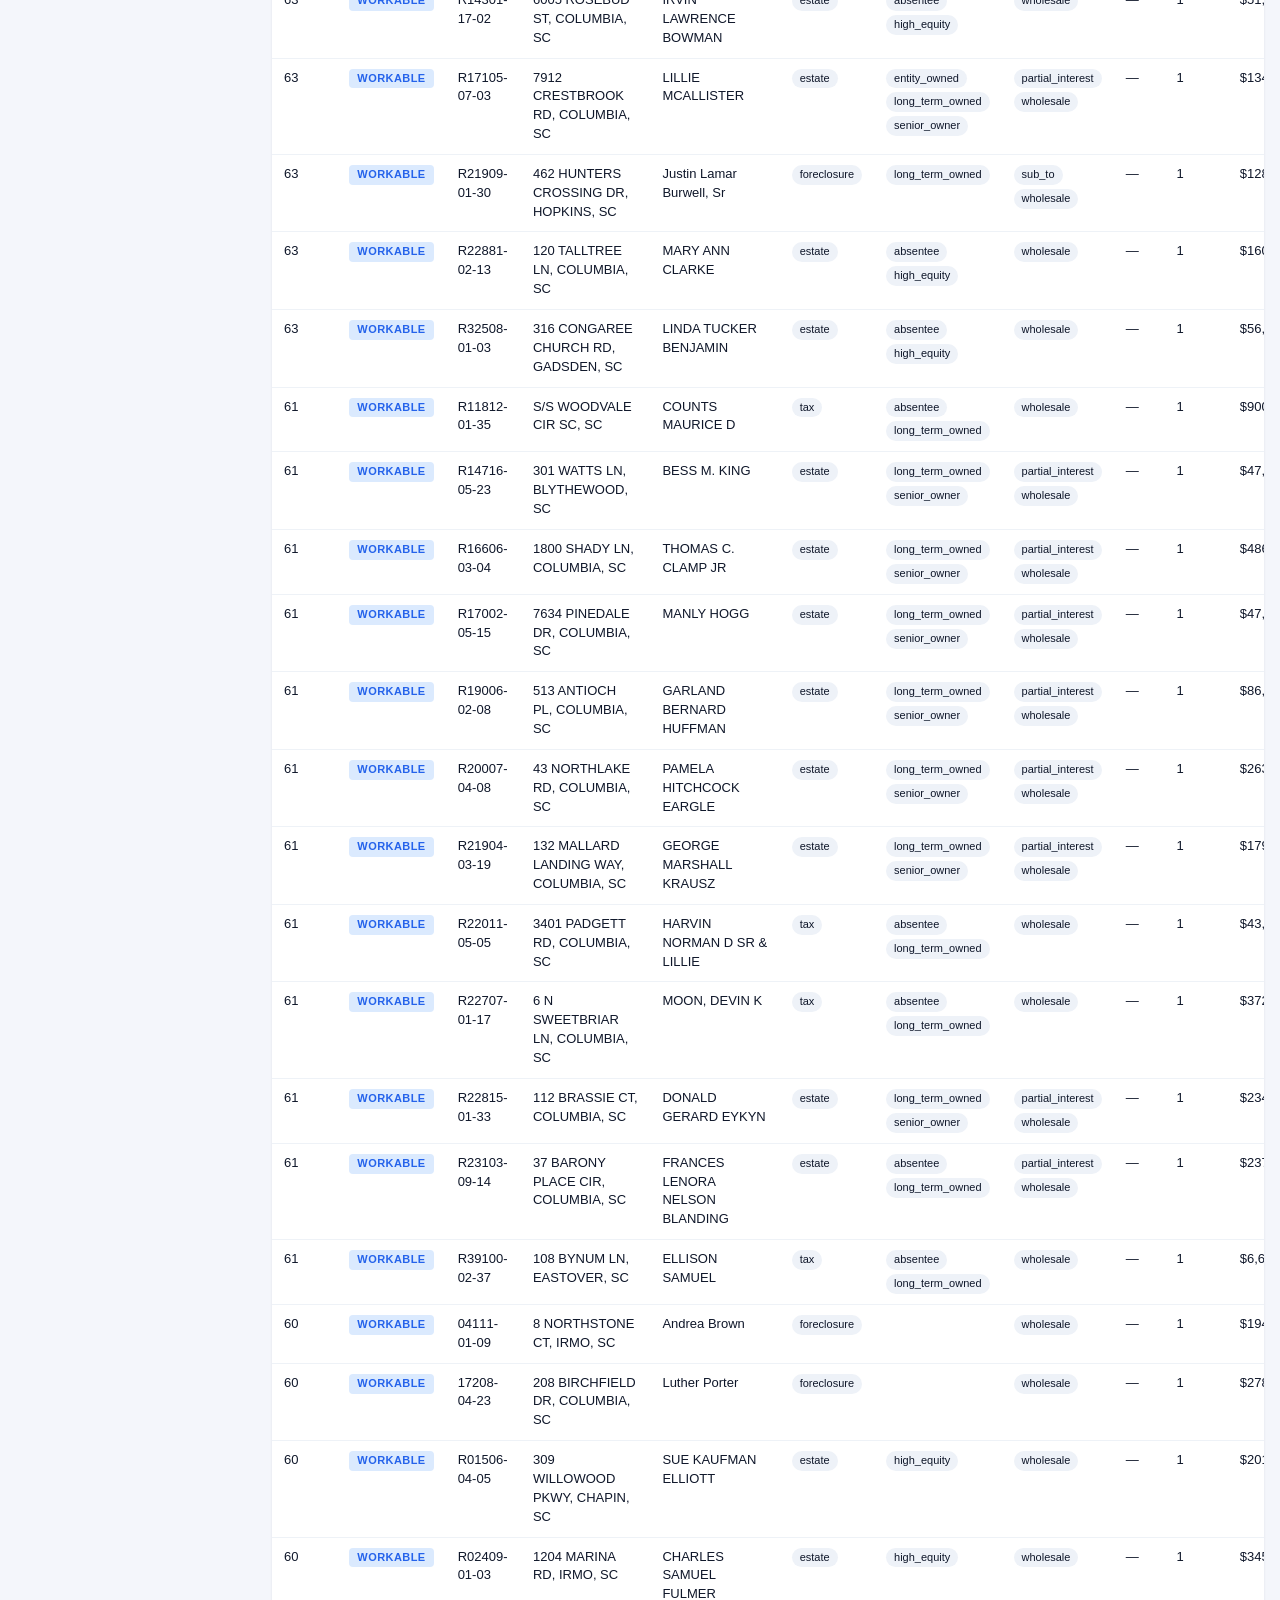
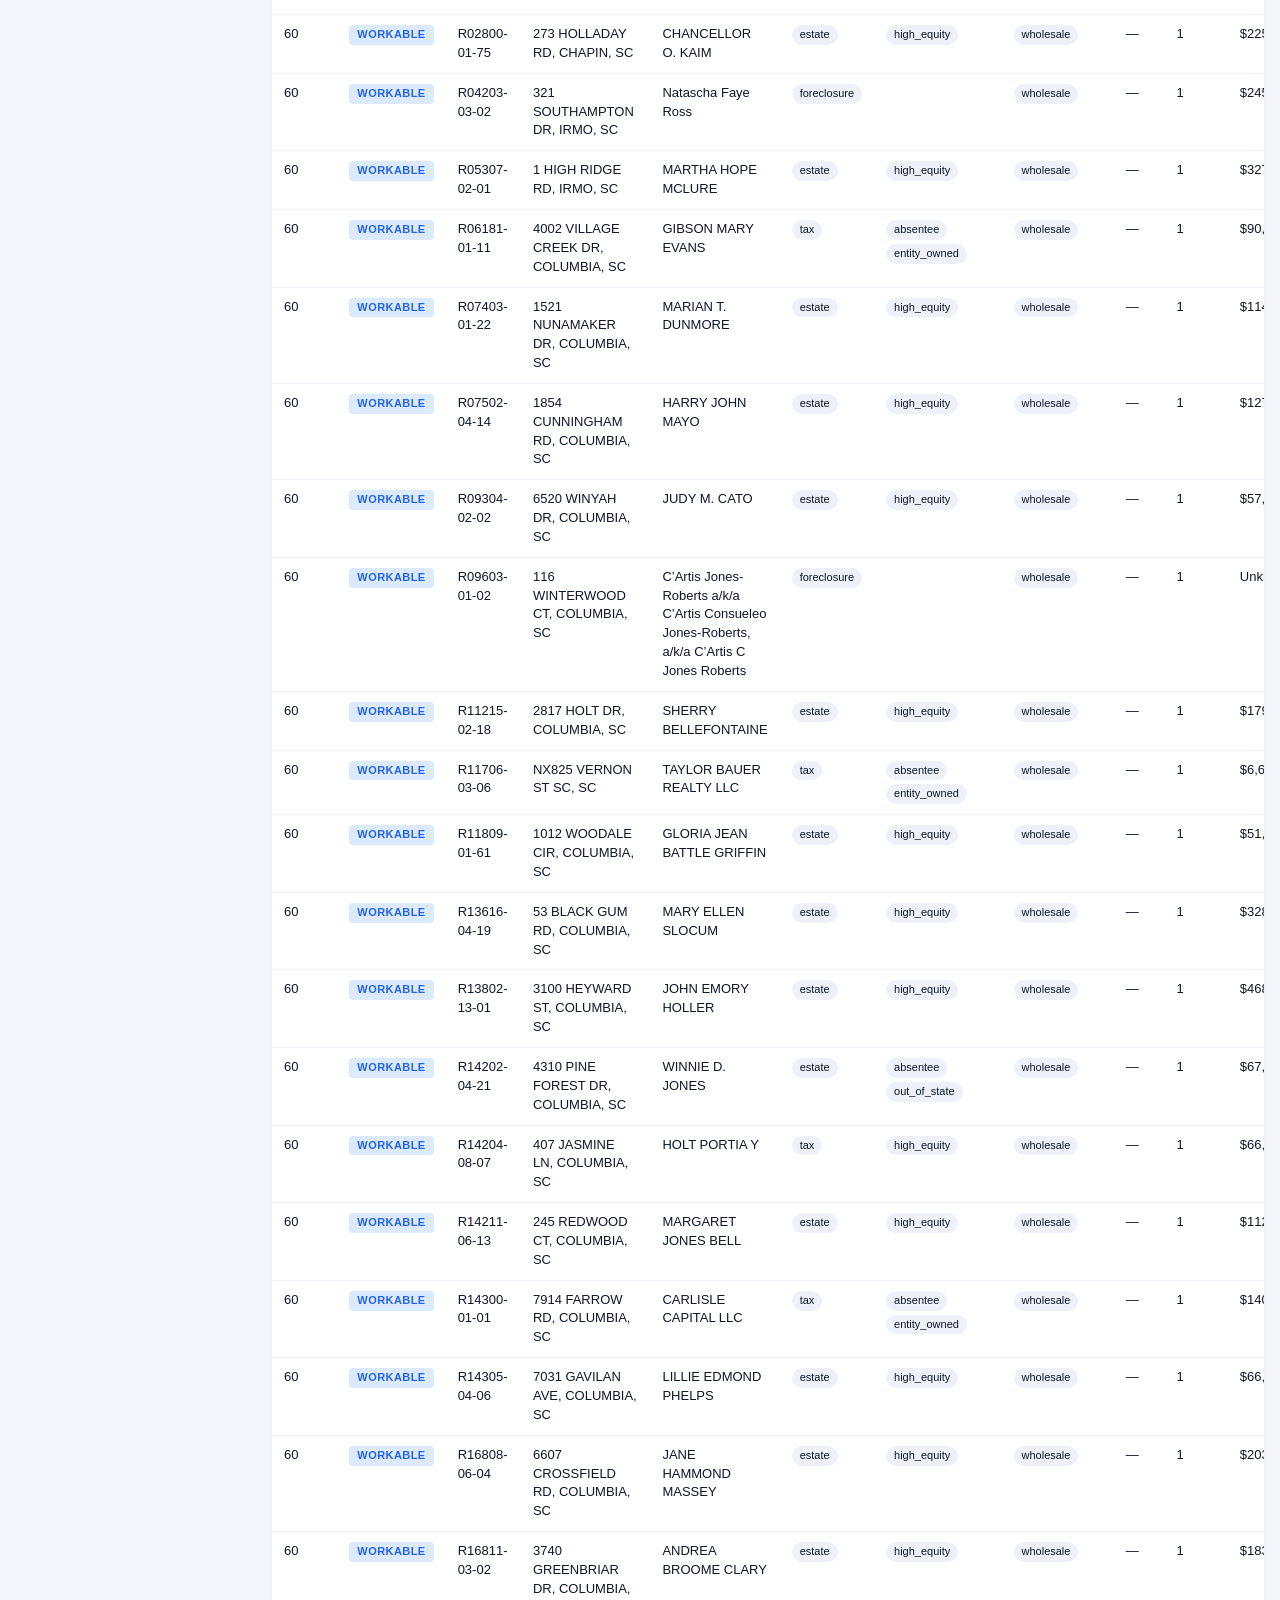
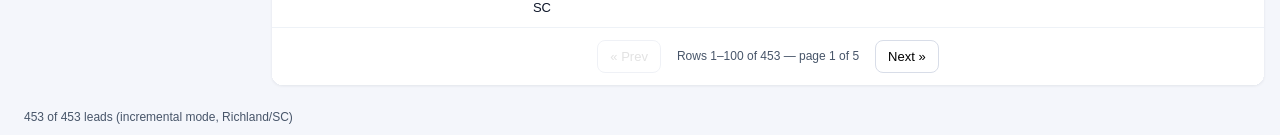
==== commit d5d0b965: "feat(dallas_tx): tighten tax leads to current cycle + 3yr delinquent; date-window Tier 3/4 hits Per " ====
--- a/dashboard/index.html
+++ b/dashboard/index.html
@@ -101,6 +101,7 @@
               <th>Patterns</th>
               <th>Attributes</th>
               <th>Deal paths</th>
+              <th data-sort="related_records_count">Tier 3/4</th>
               <th data-sort="stack_depth">Stack</th>
               <th data-sort="display_assessed_value">Assessed</th>
               <th data-sort="display_last_sale_price">Last sale</th>
--- a/dashboard/dashboard.css
+++ b/dashboard/dashboard.css
@@ -384,6 +384,11 @@
   cursor: help;
 }
 
+.cell-muted {
+  color: #9ca3af;
+  cursor: help;
+}
+
 .contact-executor {
   font-size: 11px;
   color: #1e3a5f;
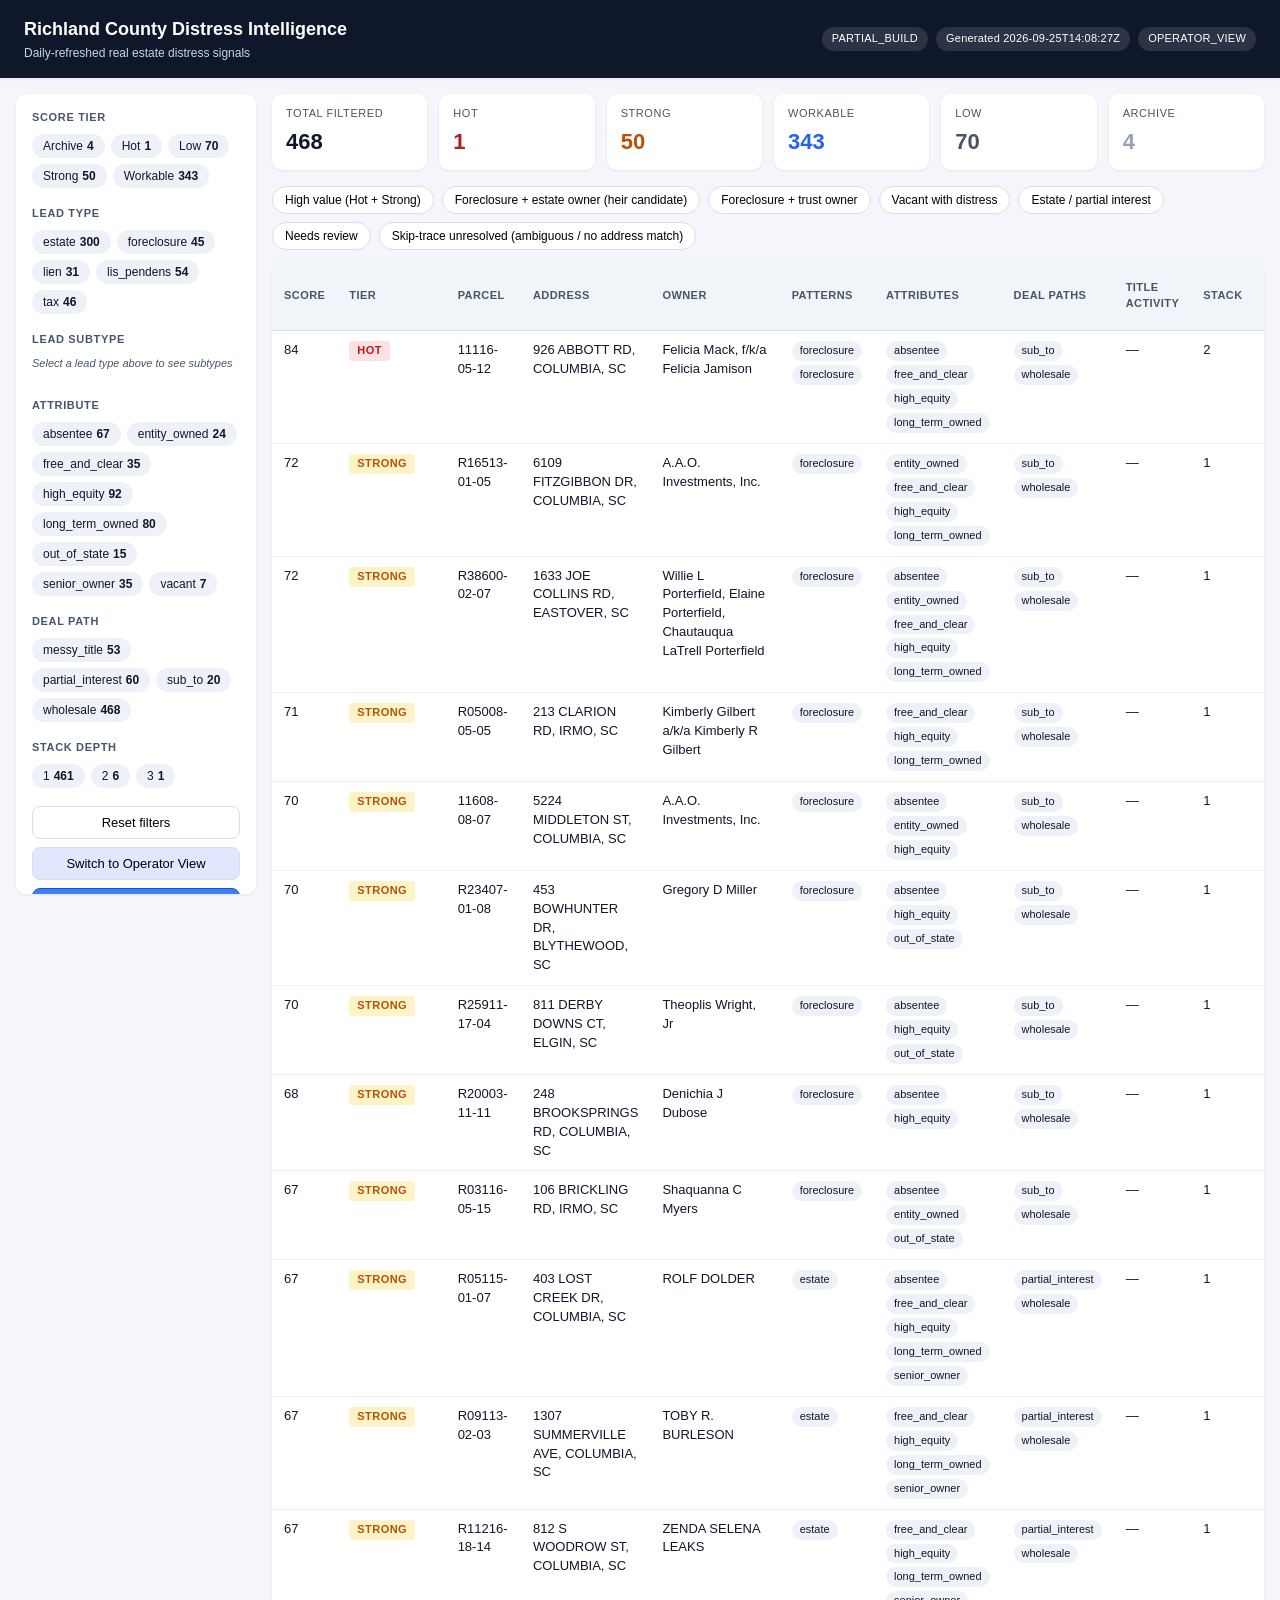
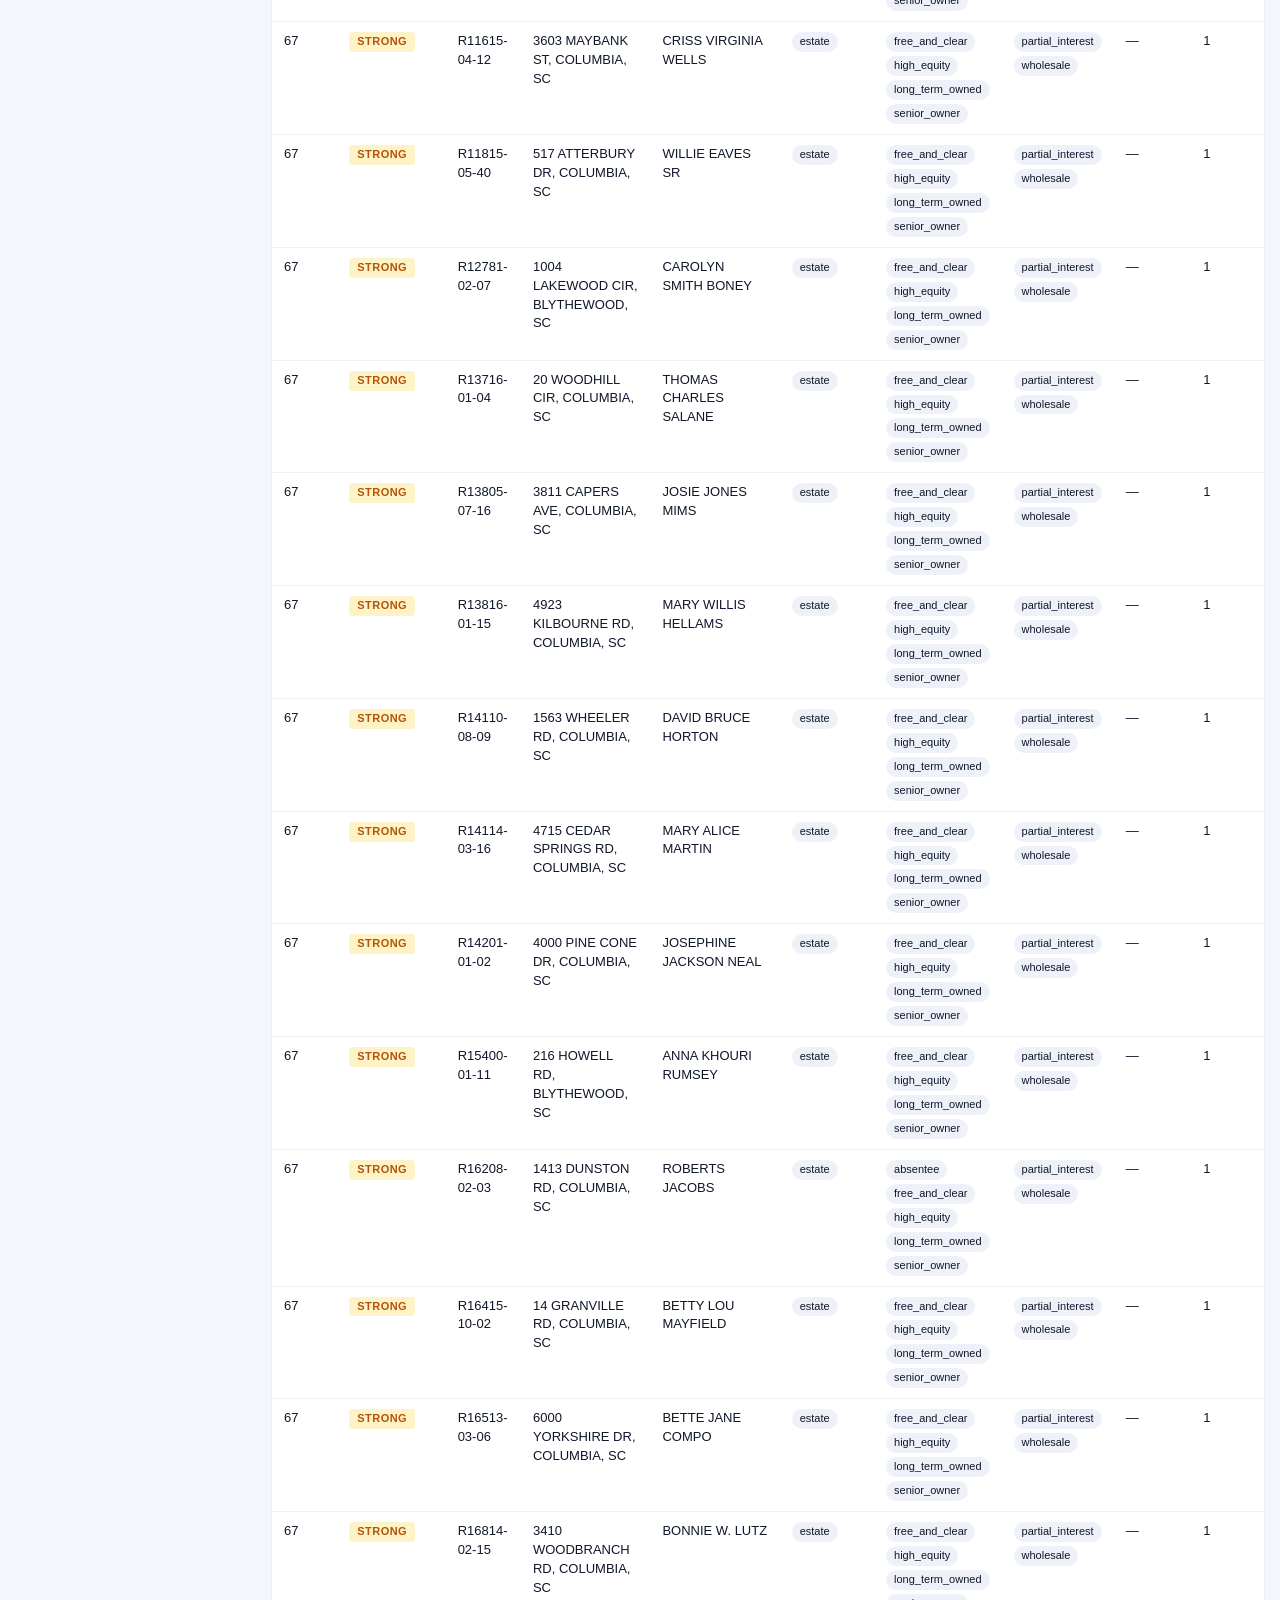
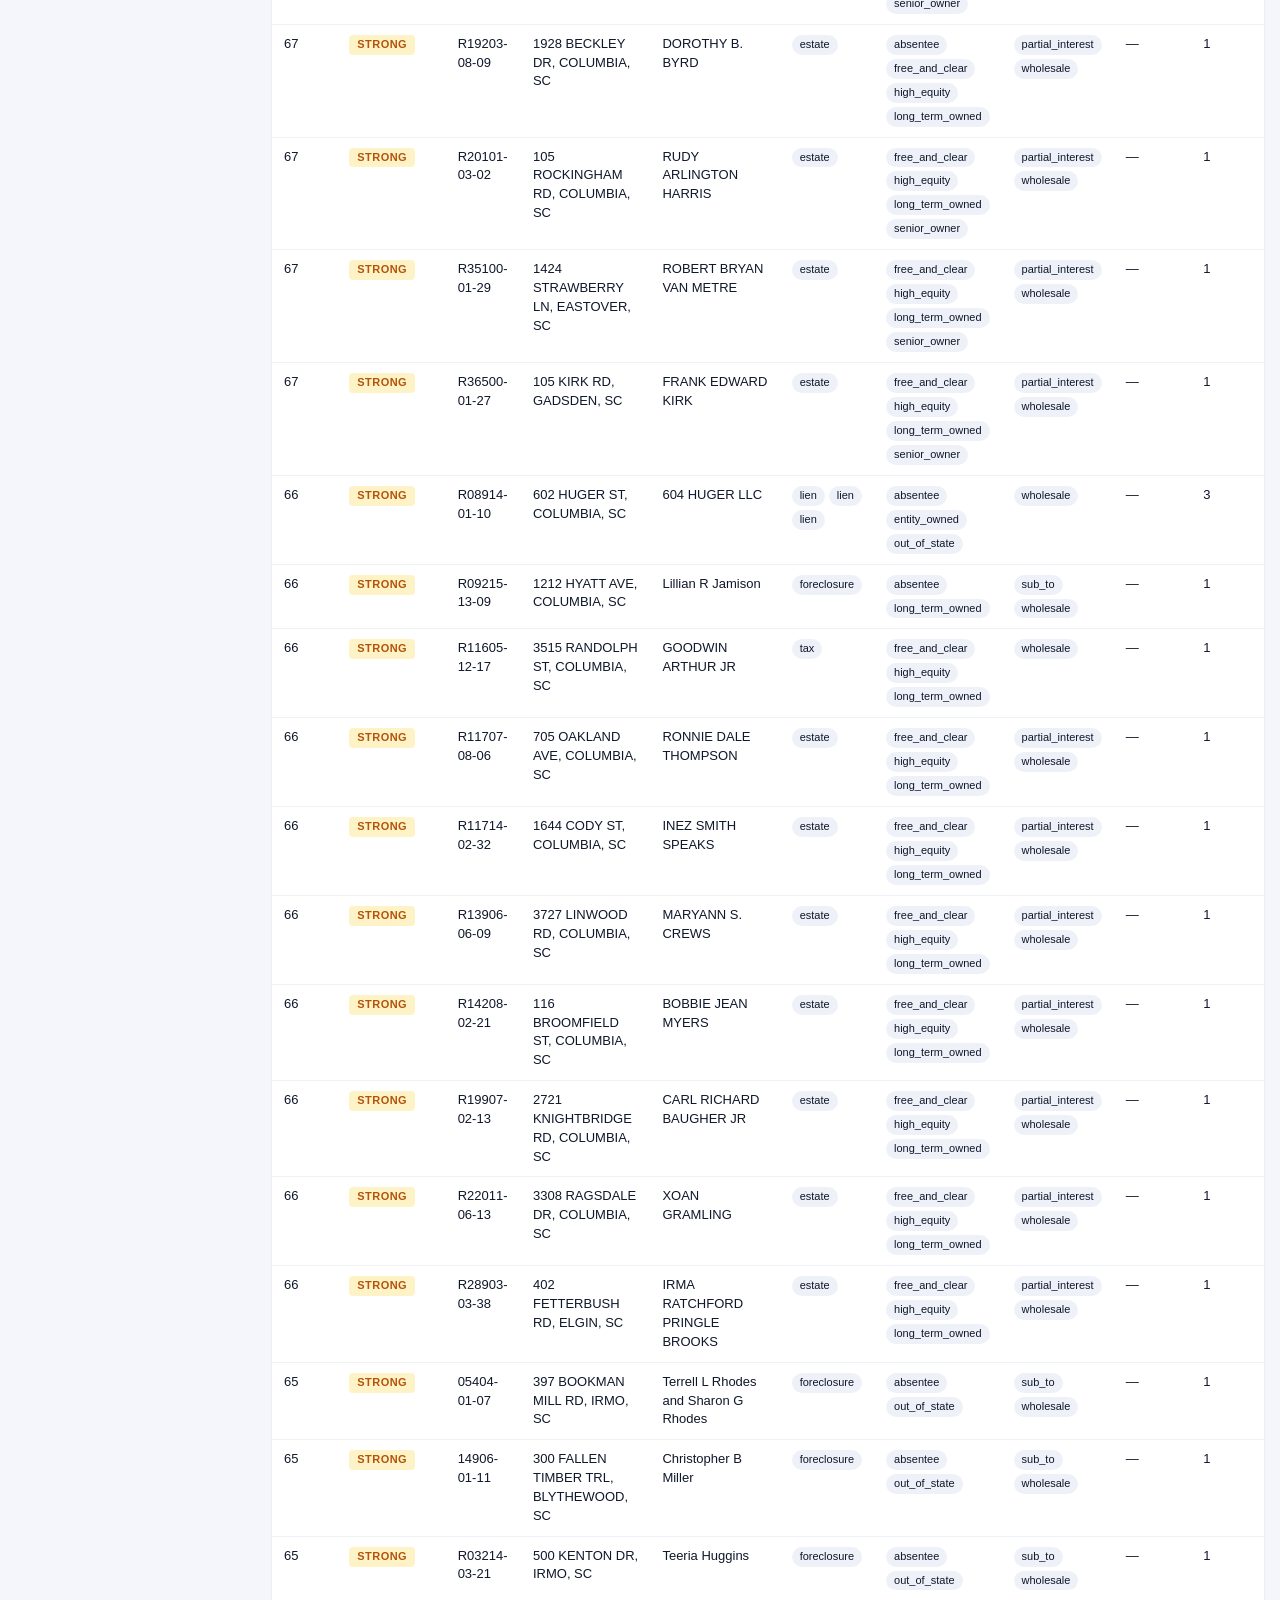
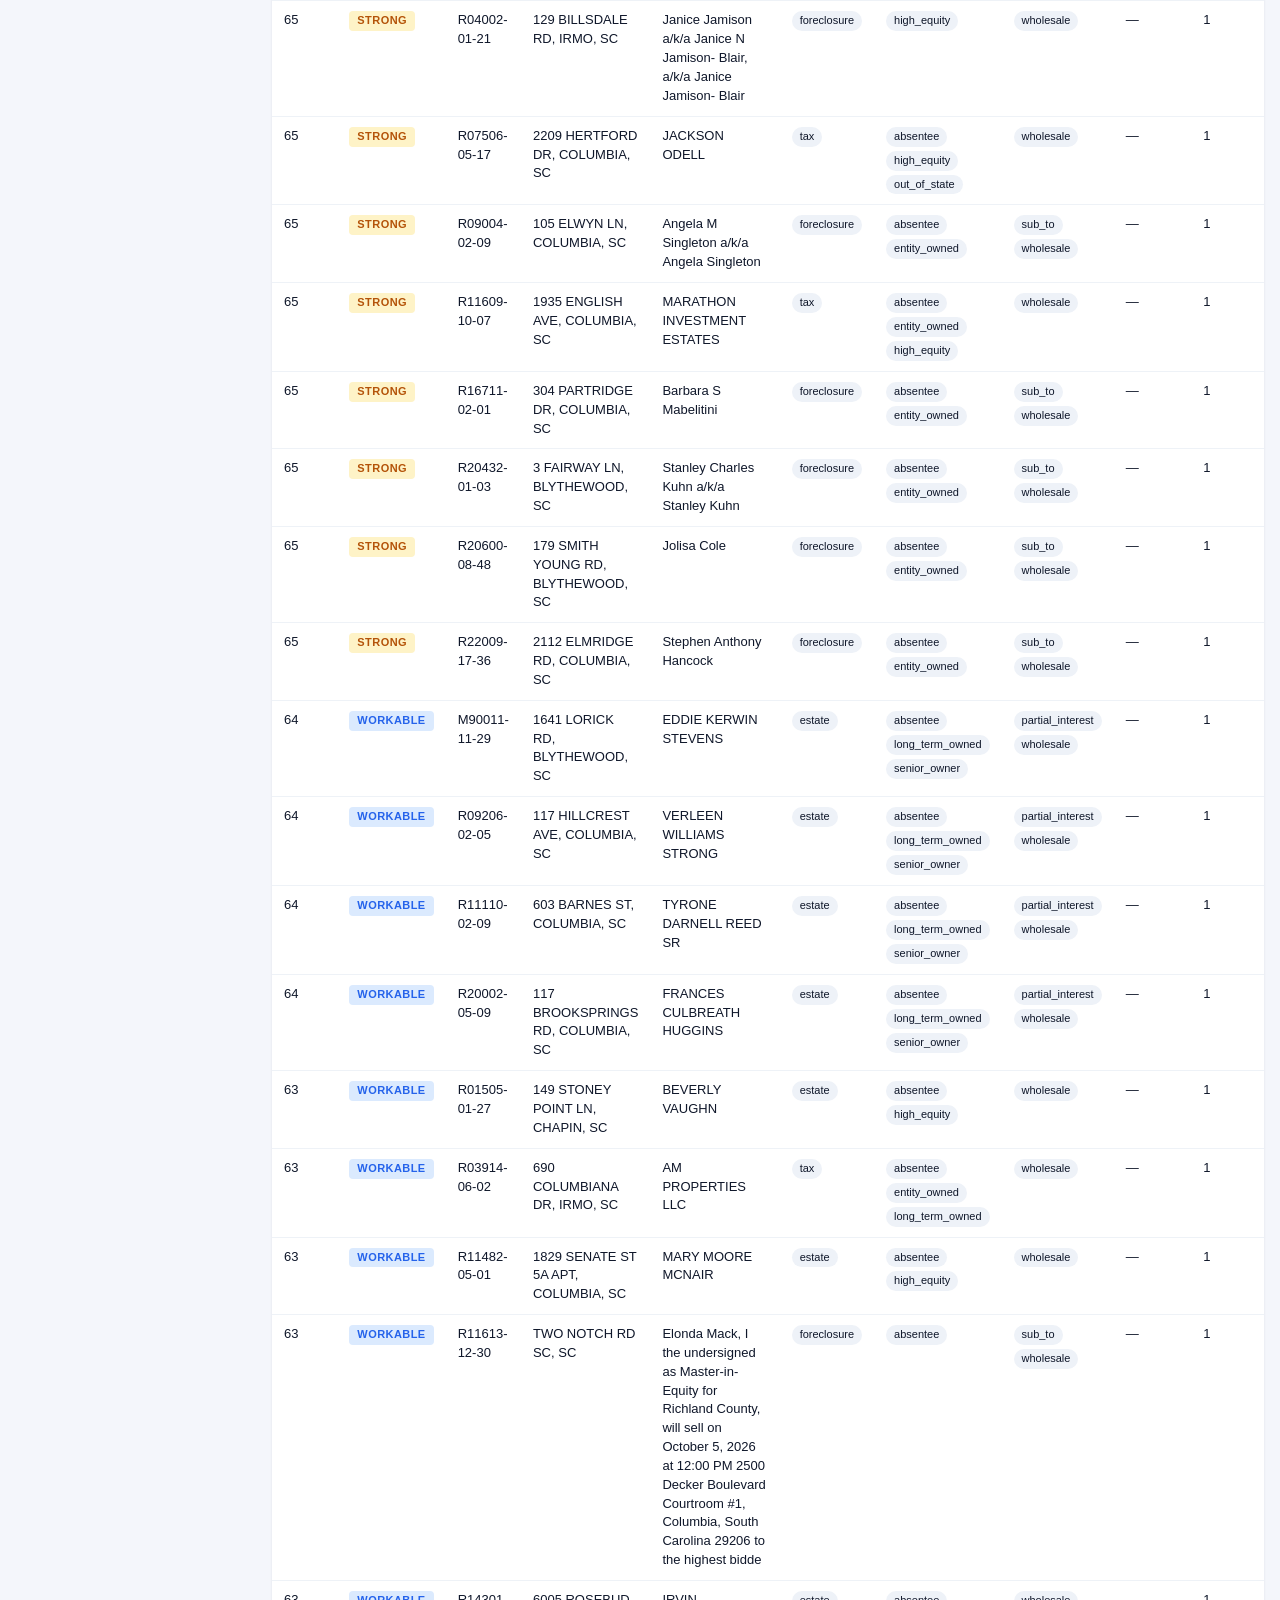
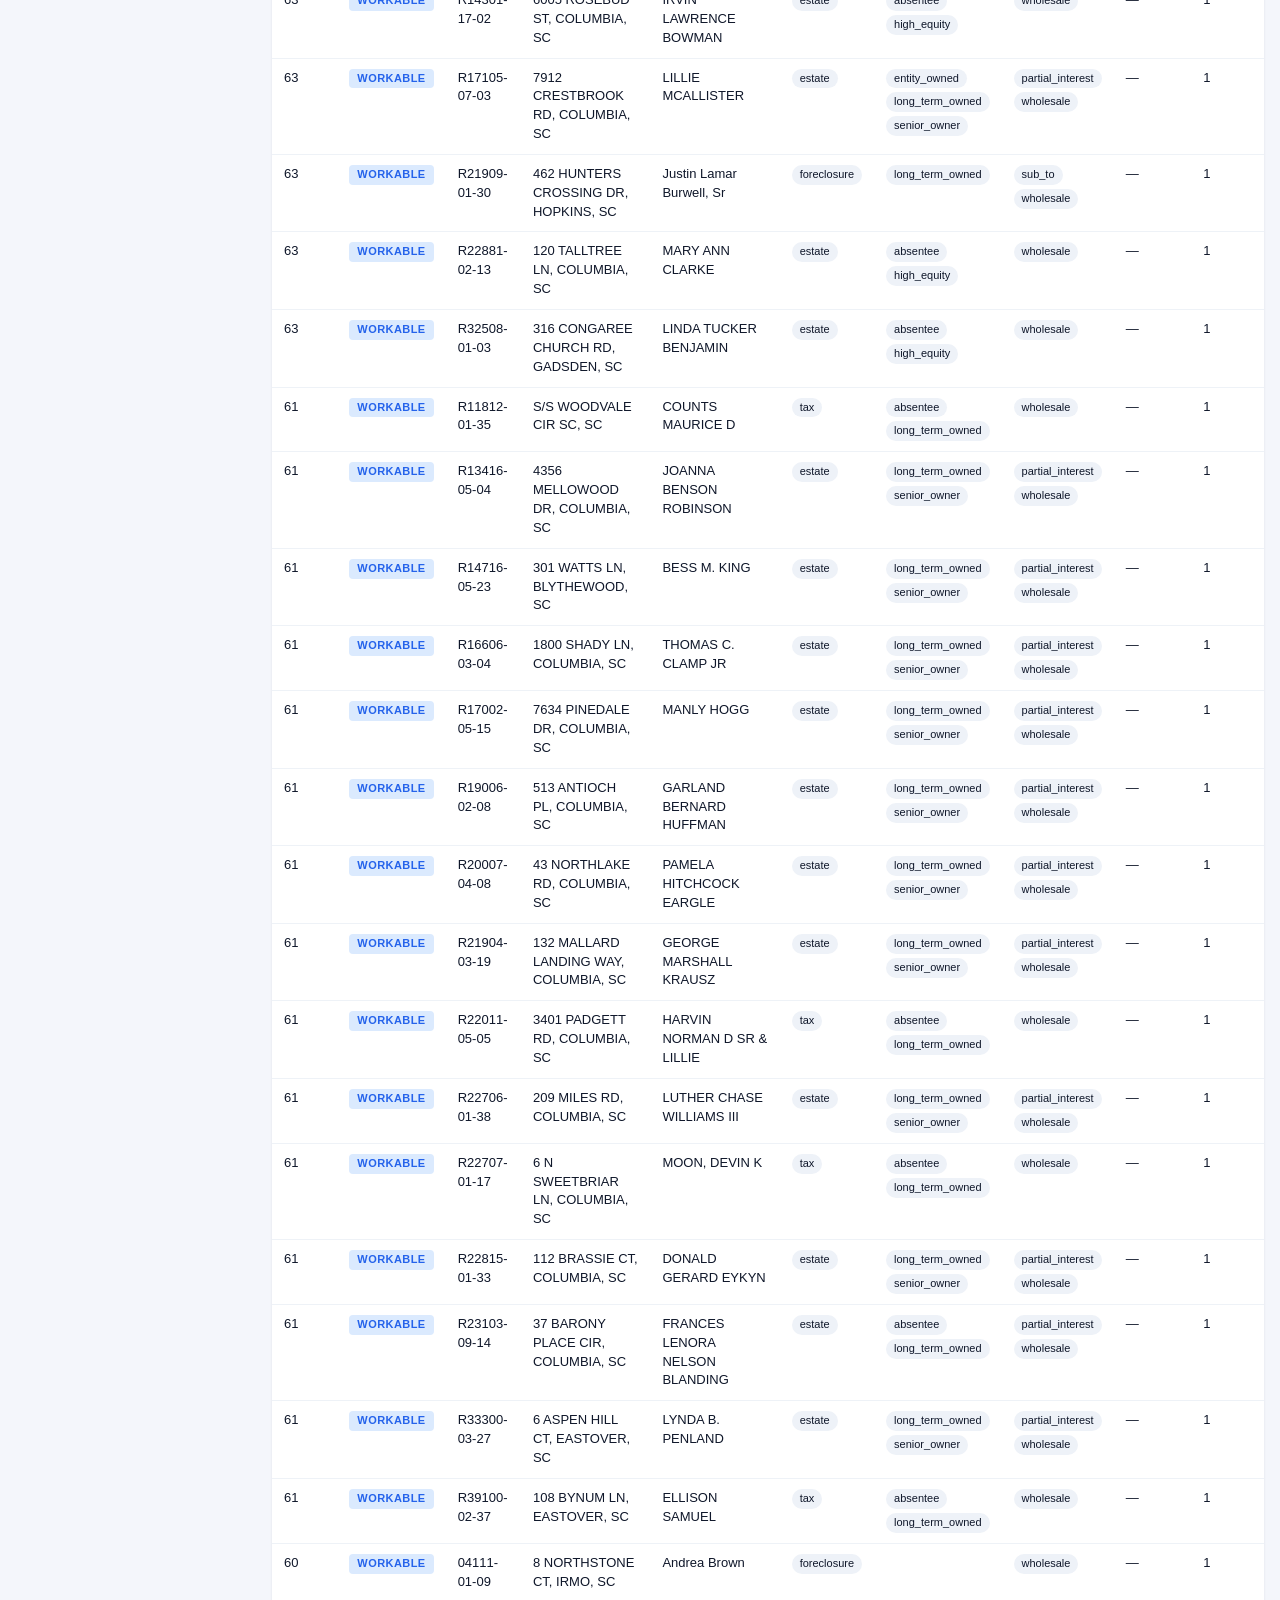
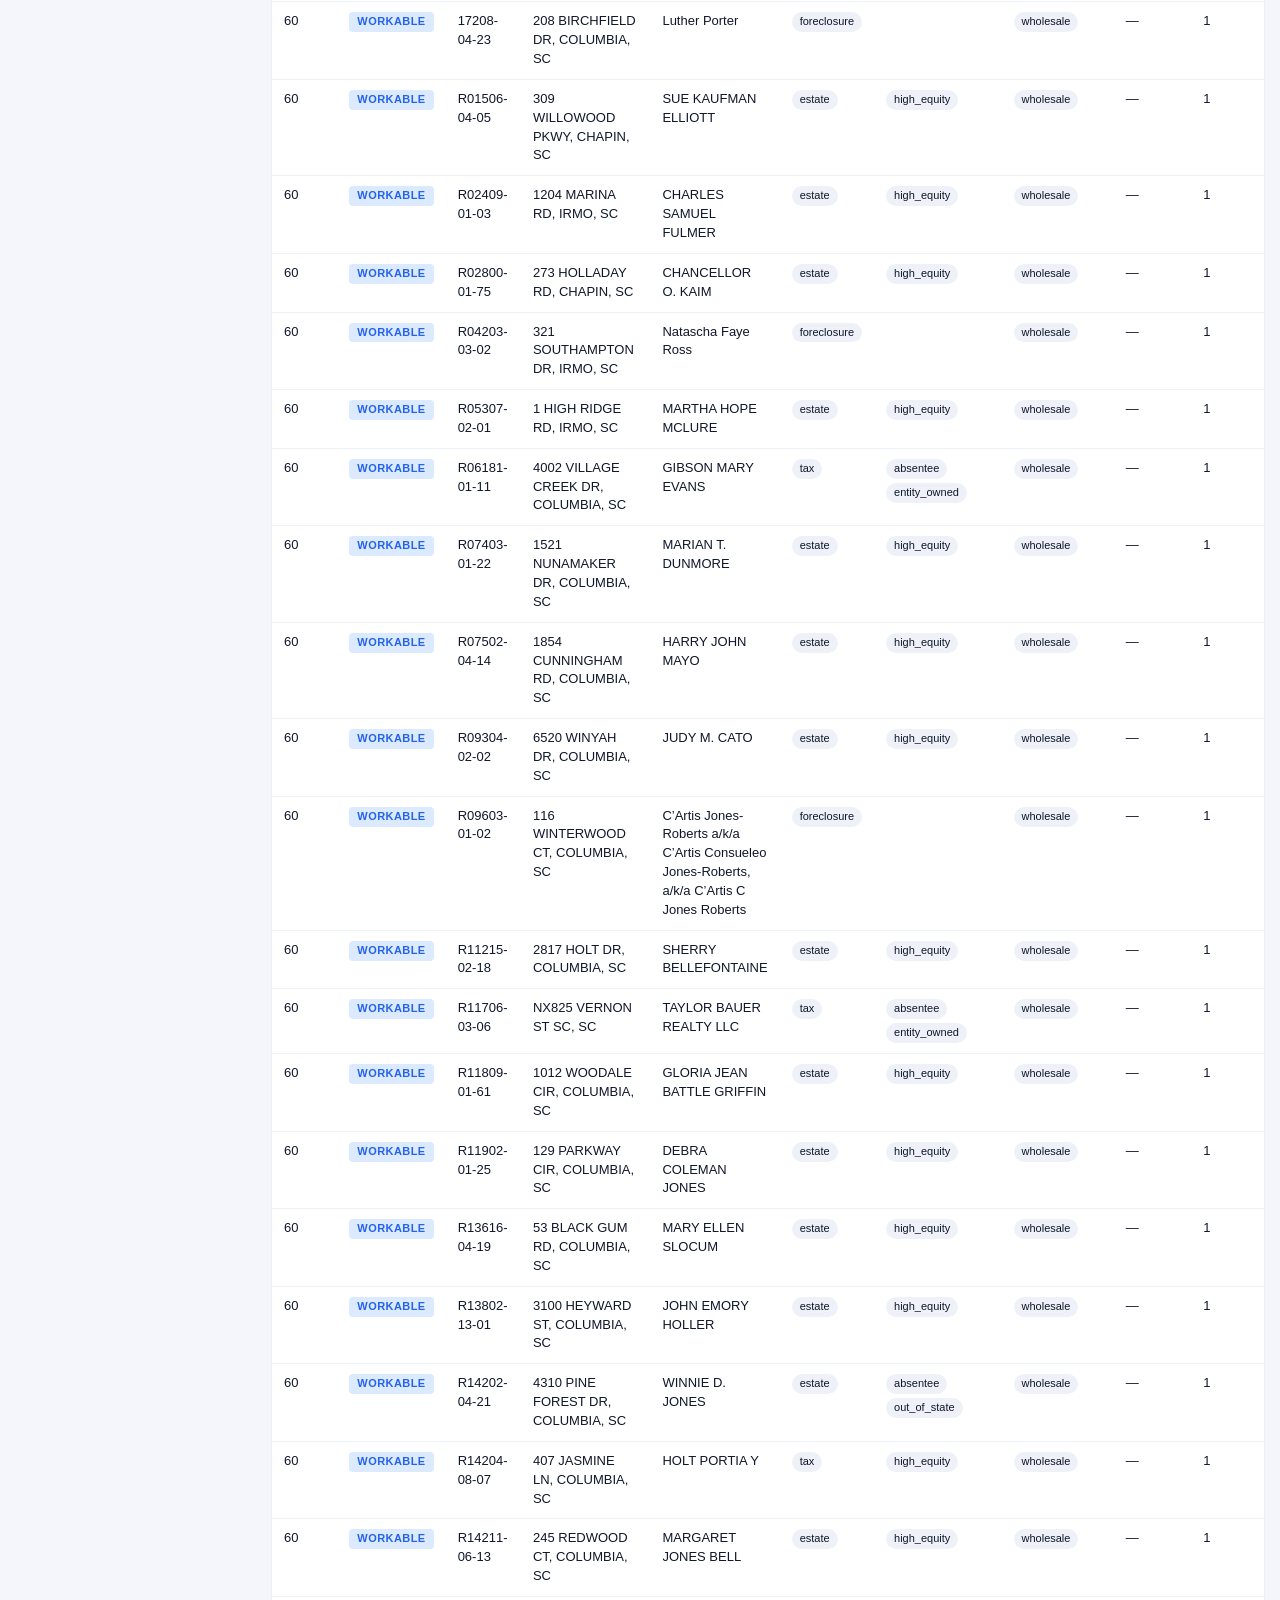
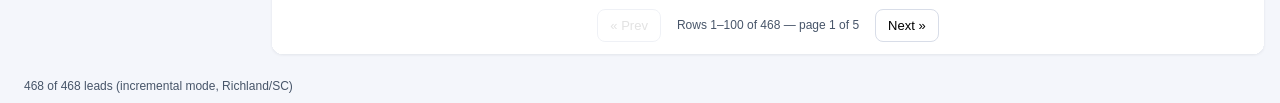
==== commit e656ed34: "rebrand(dallas_tx): rename Tier 3/4 dashboard feature to "Title Activity" Per operator instruction -" ====
--- a/dashboard/index.html
+++ b/dashboard/index.html
@@ -60,7 +60,7 @@
       </div>
 
       <div class="rail-group" id="rail-related-records" hidden>
-        <h3 class="rail-heading">Tier 3/4 related records</h3>
+        <h3 class="rail-heading">Title Activity</h3>
         <p class="rail-hint" id="related-records-summary"></p>
         <div class="chip-group">
           <button class="chip" type="button" aria-pressed="false" data-related="found">Found</button>
@@ -101,7 +101,7 @@
               <th>Patterns</th>
               <th>Attributes</th>
               <th>Deal paths</th>
-              <th data-sort="related_records_count">Tier 3/4</th>
+              <th data-sort="related_records_count">Title Activity</th>
               <th data-sort="stack_depth">Stack</th>
               <th data-sort="display_assessed_value">Assessed</th>
               <th data-sort="display_last_sale_price">Last sale</th>
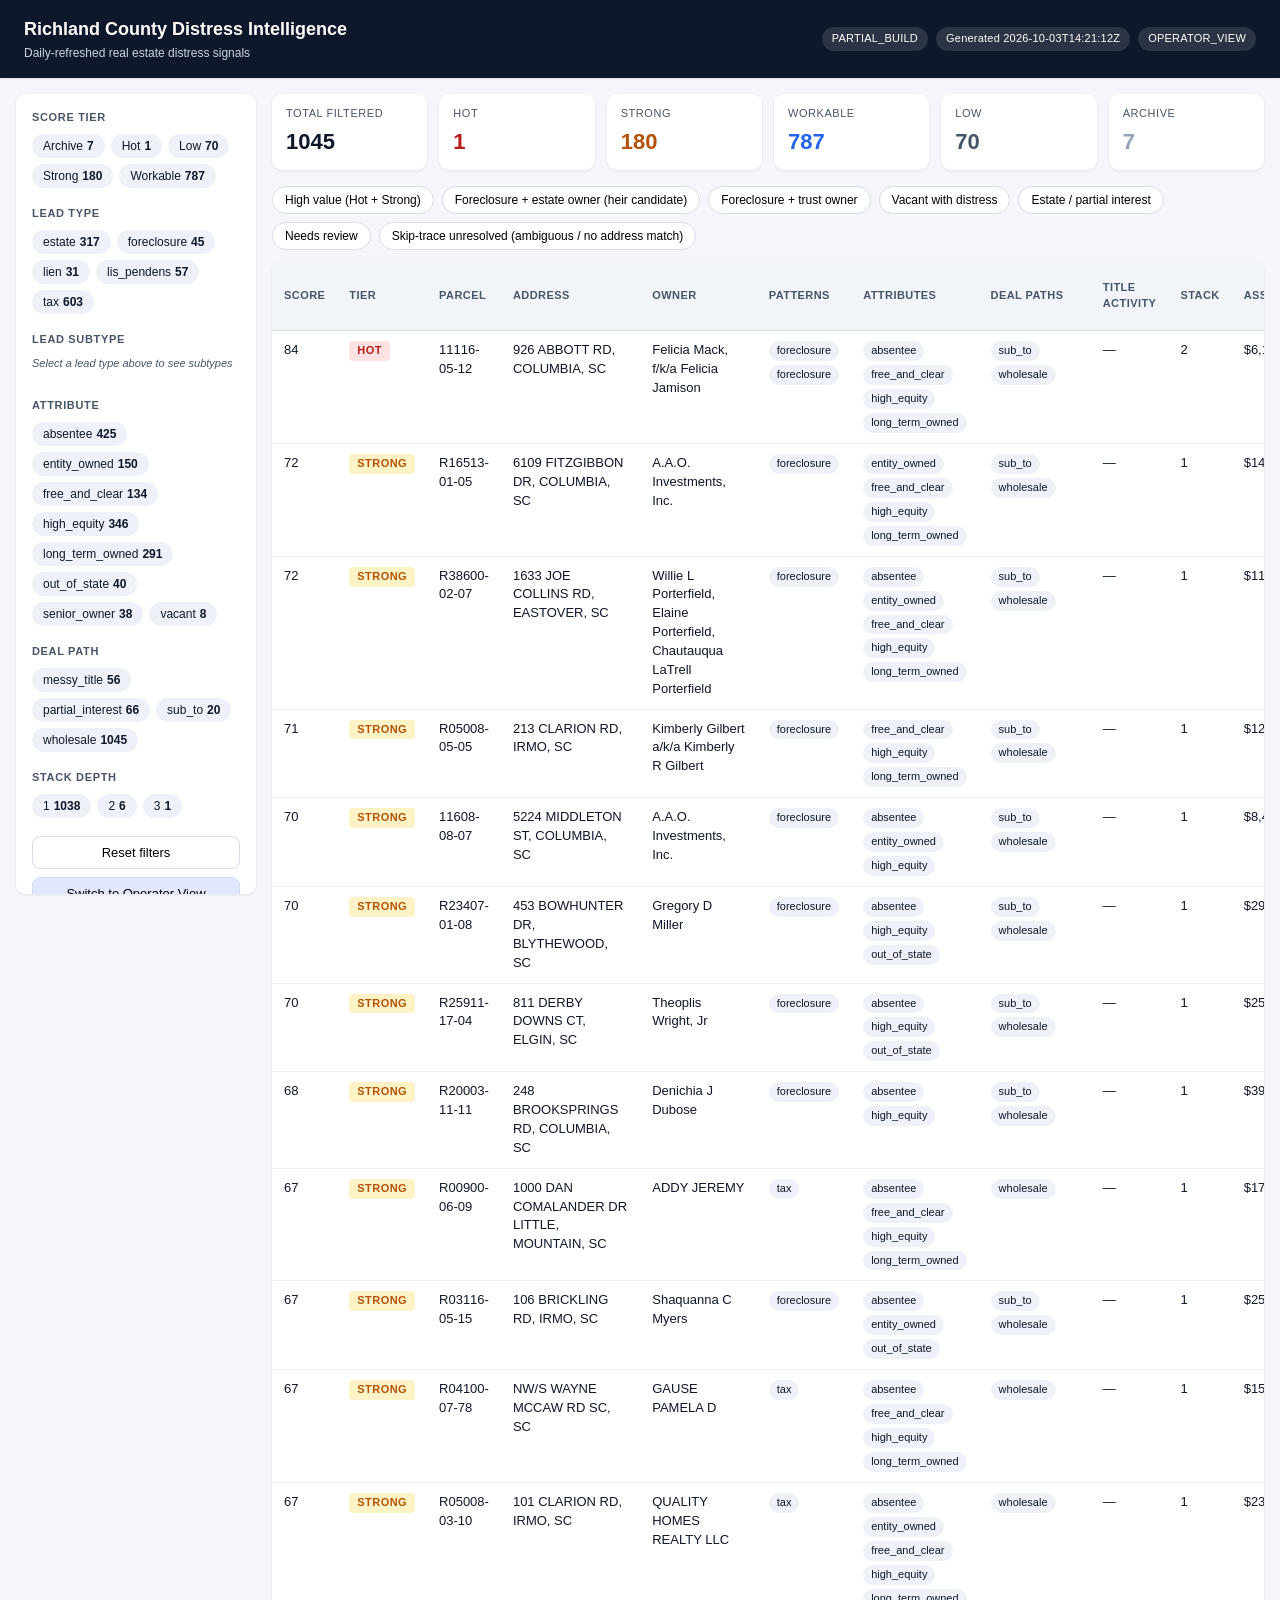
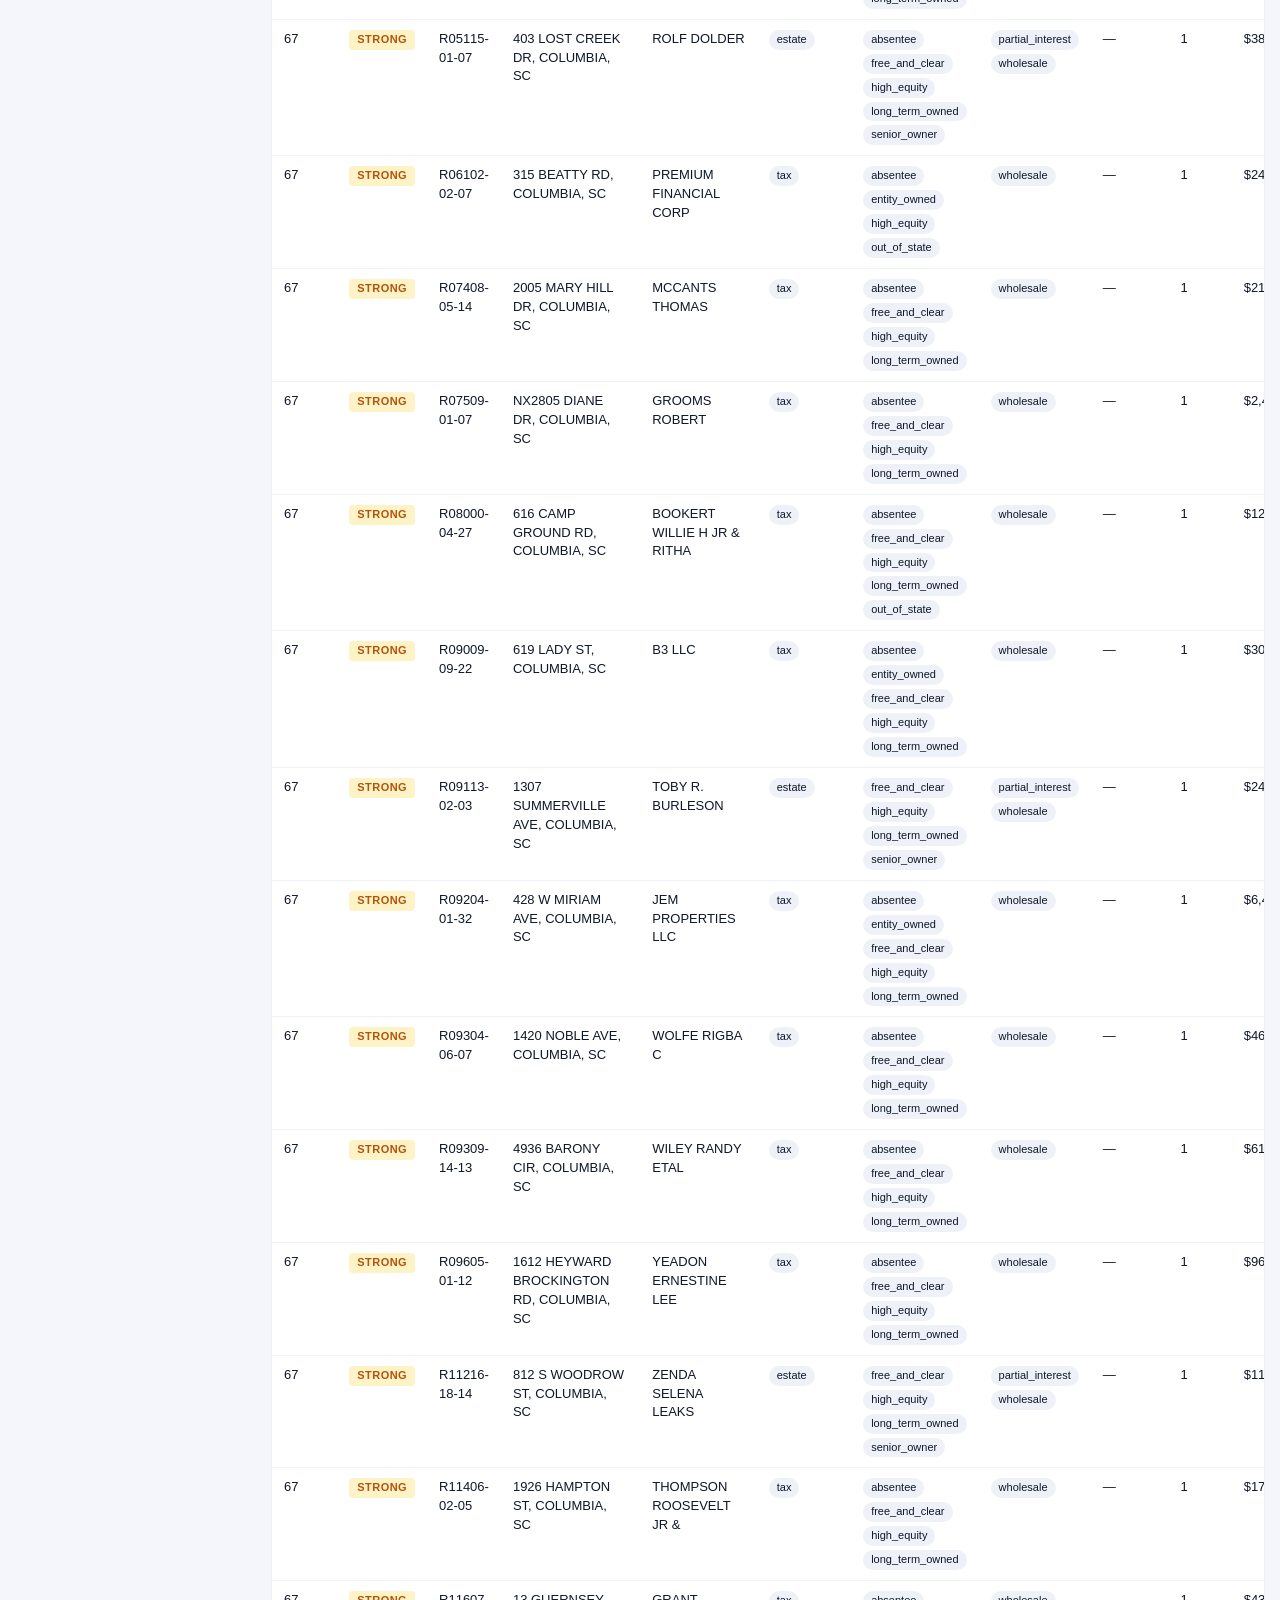
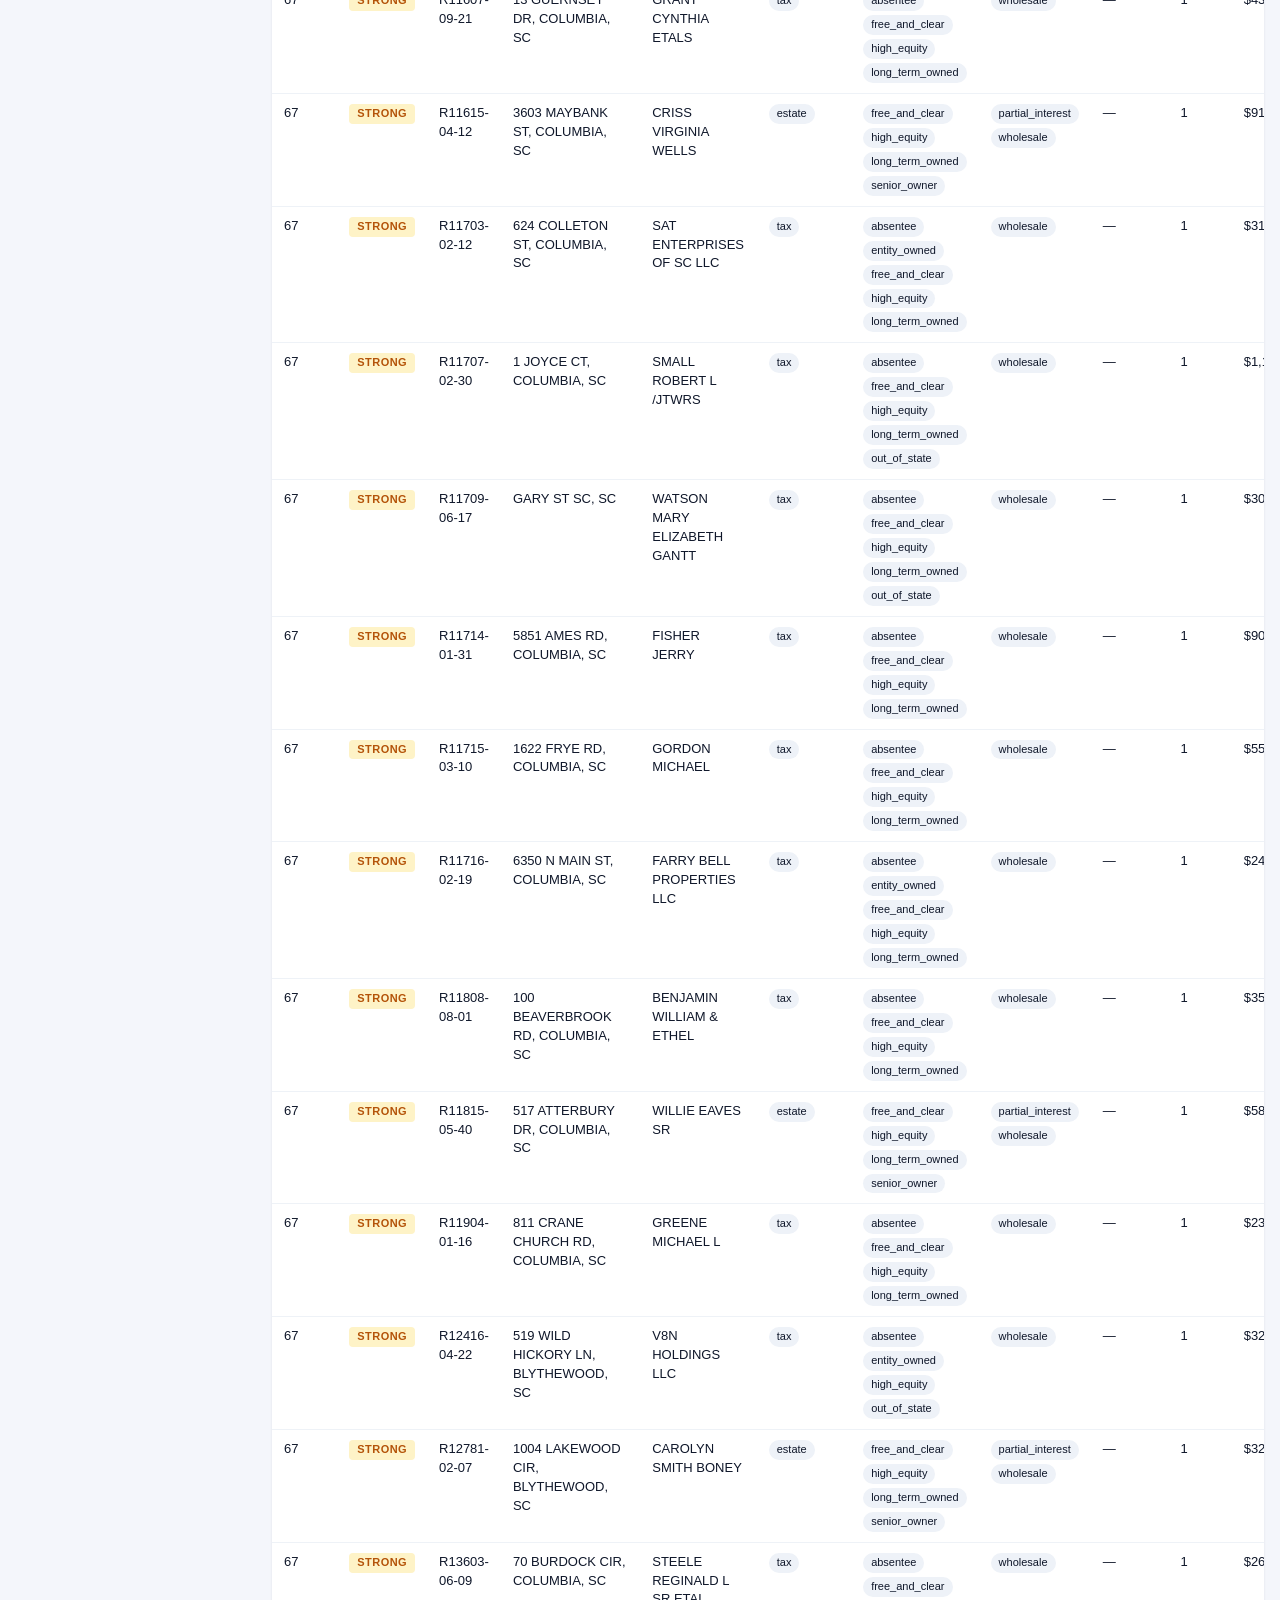
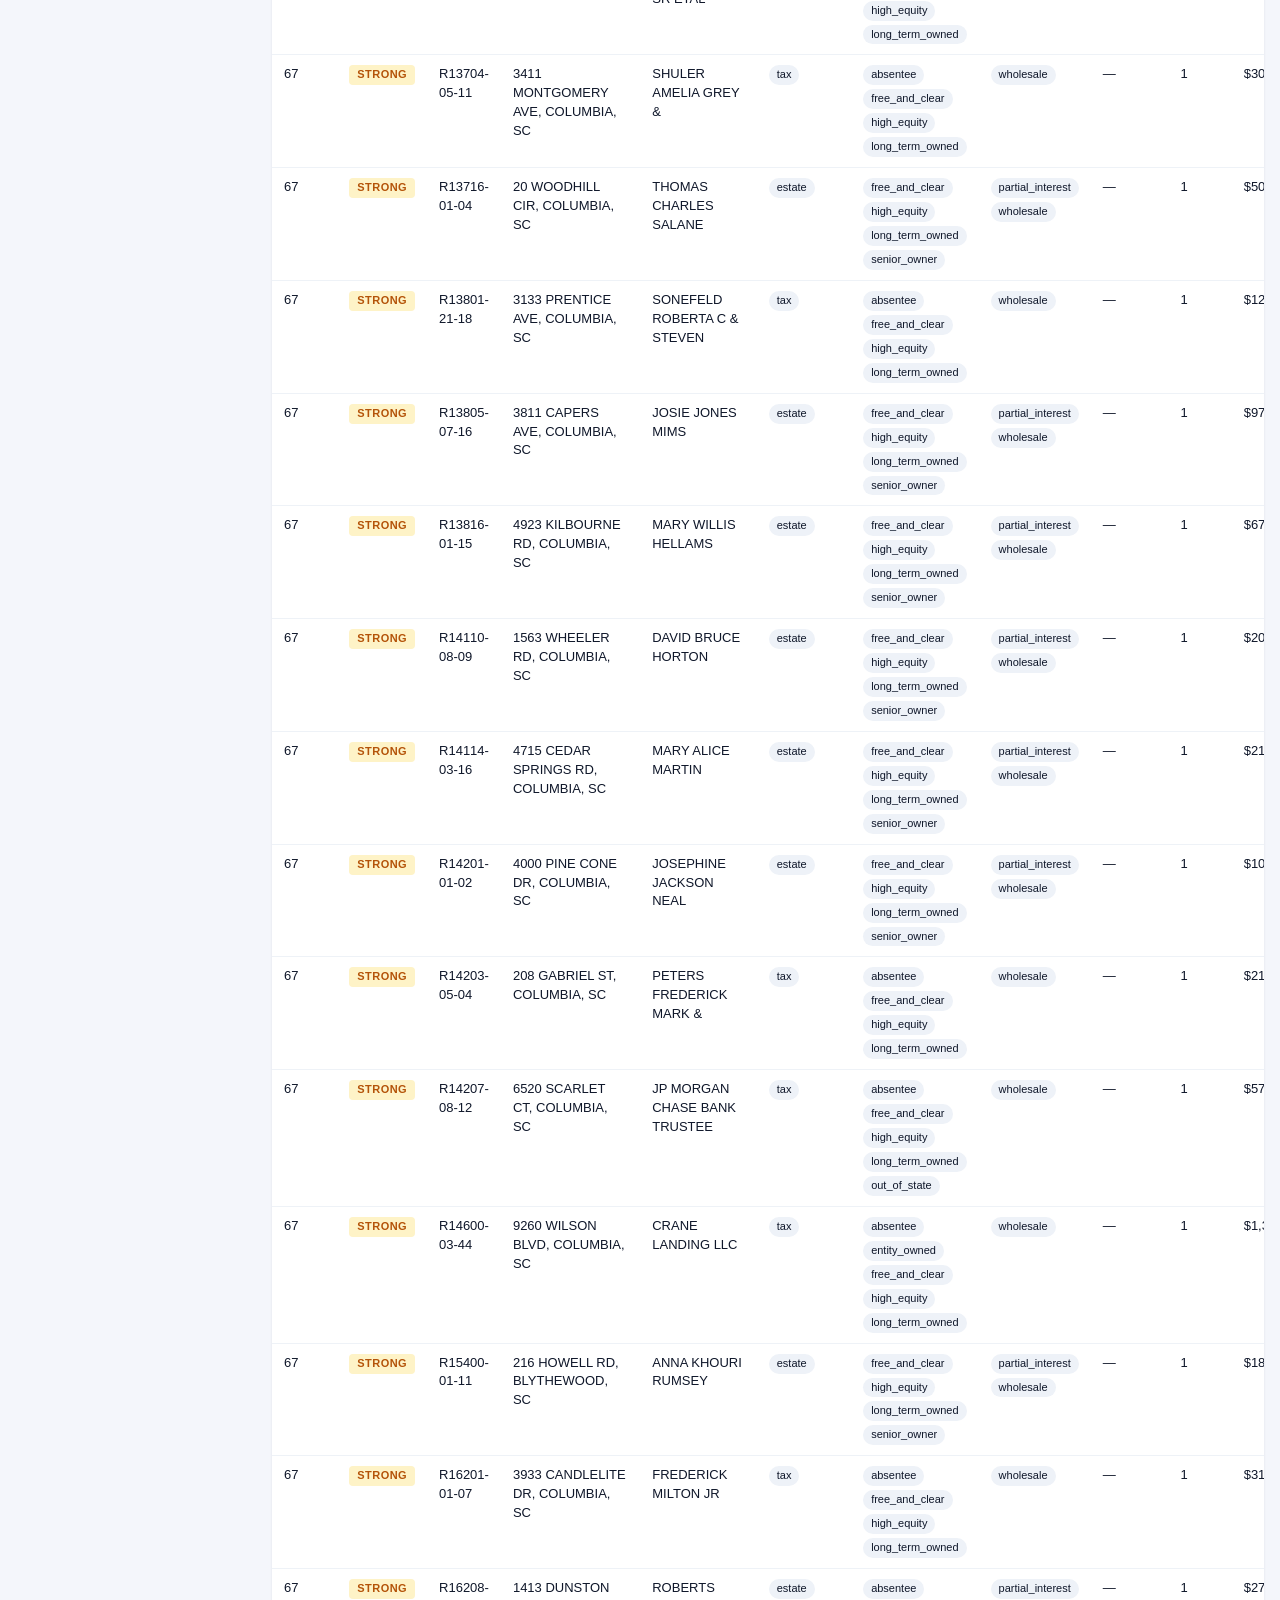
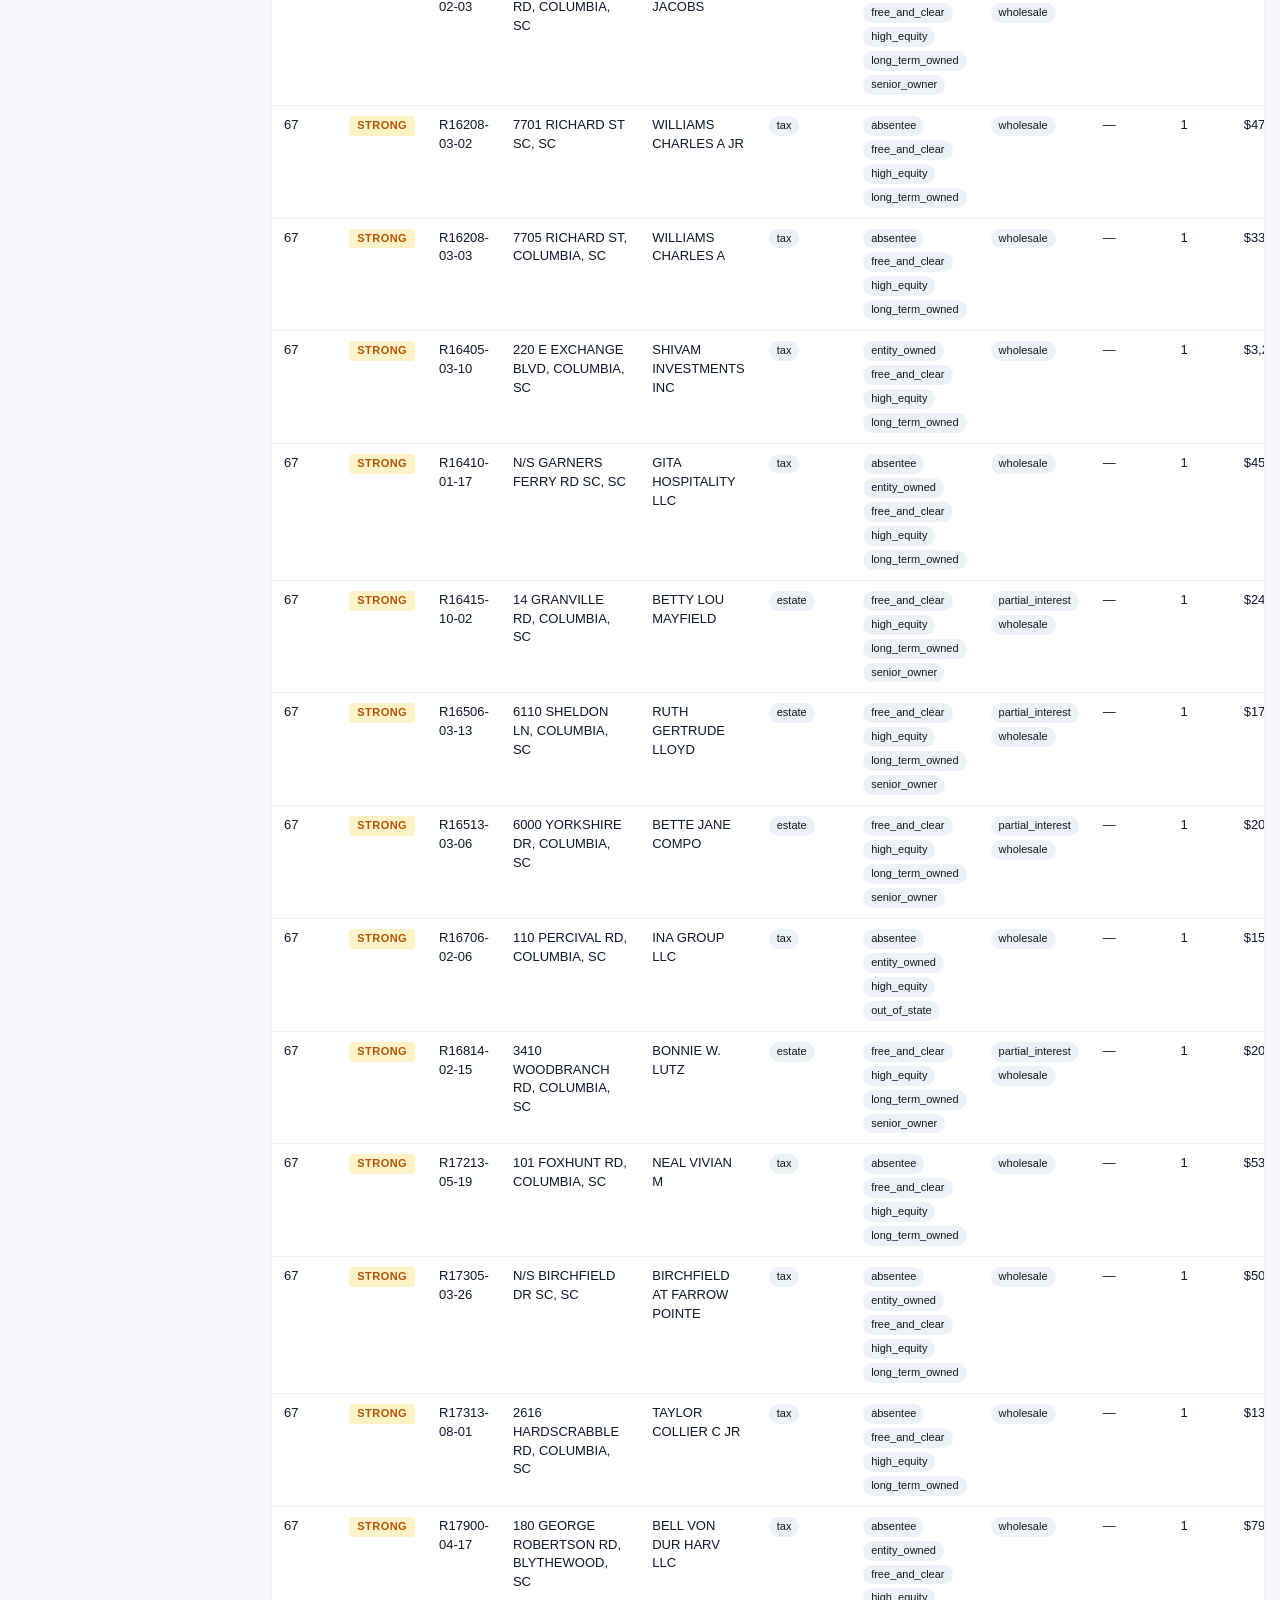
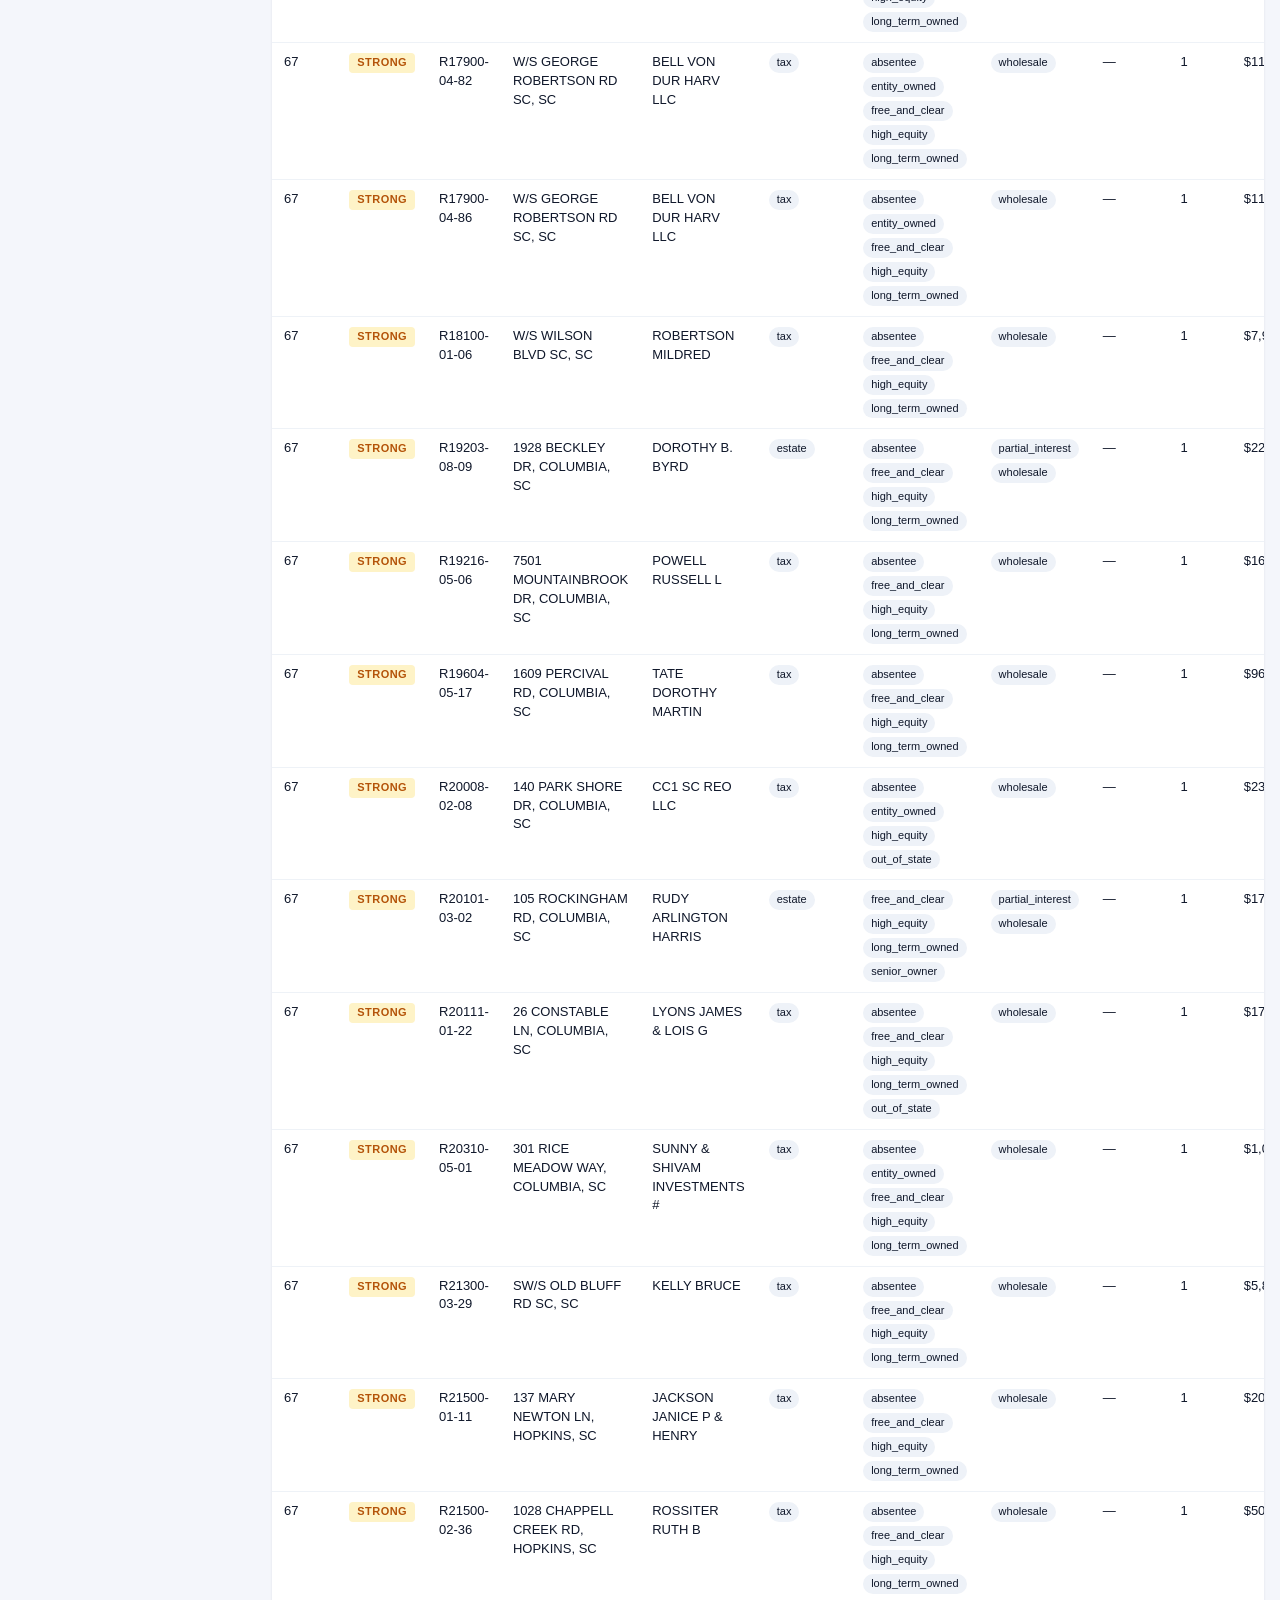
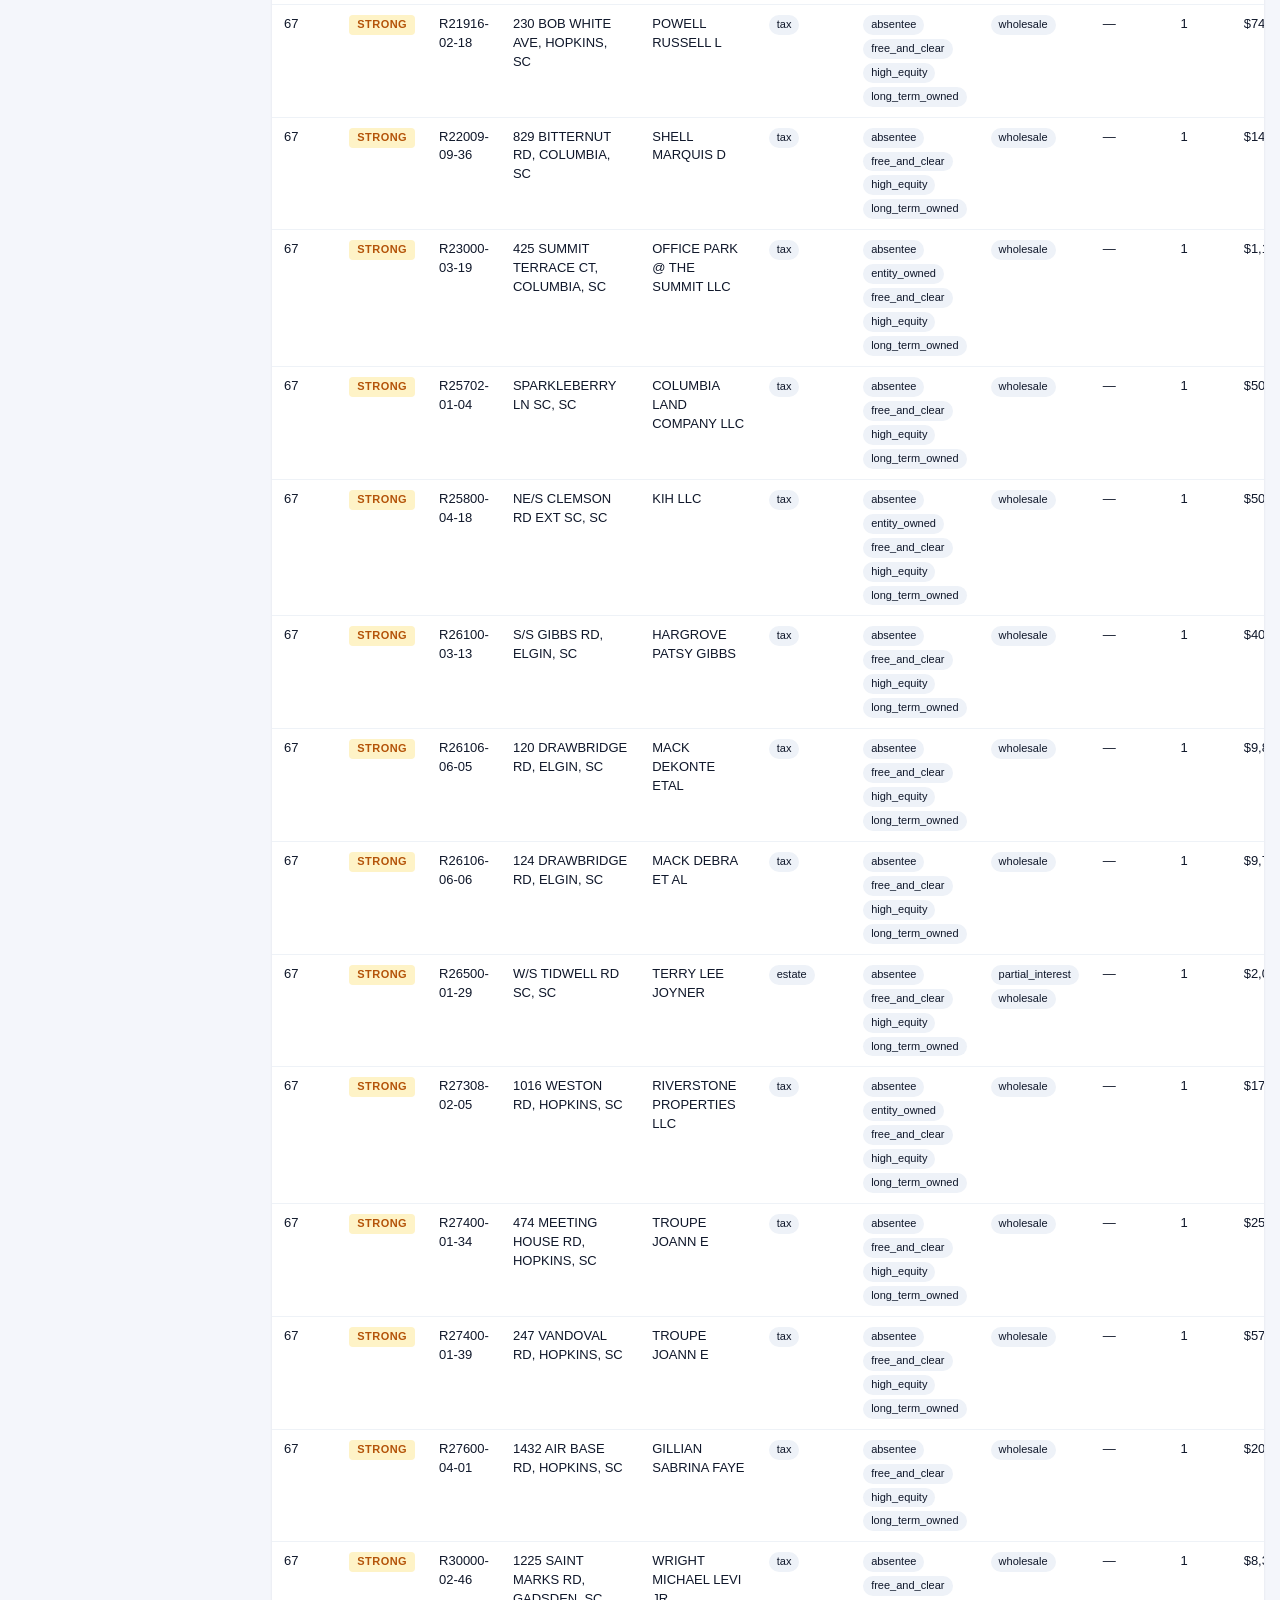
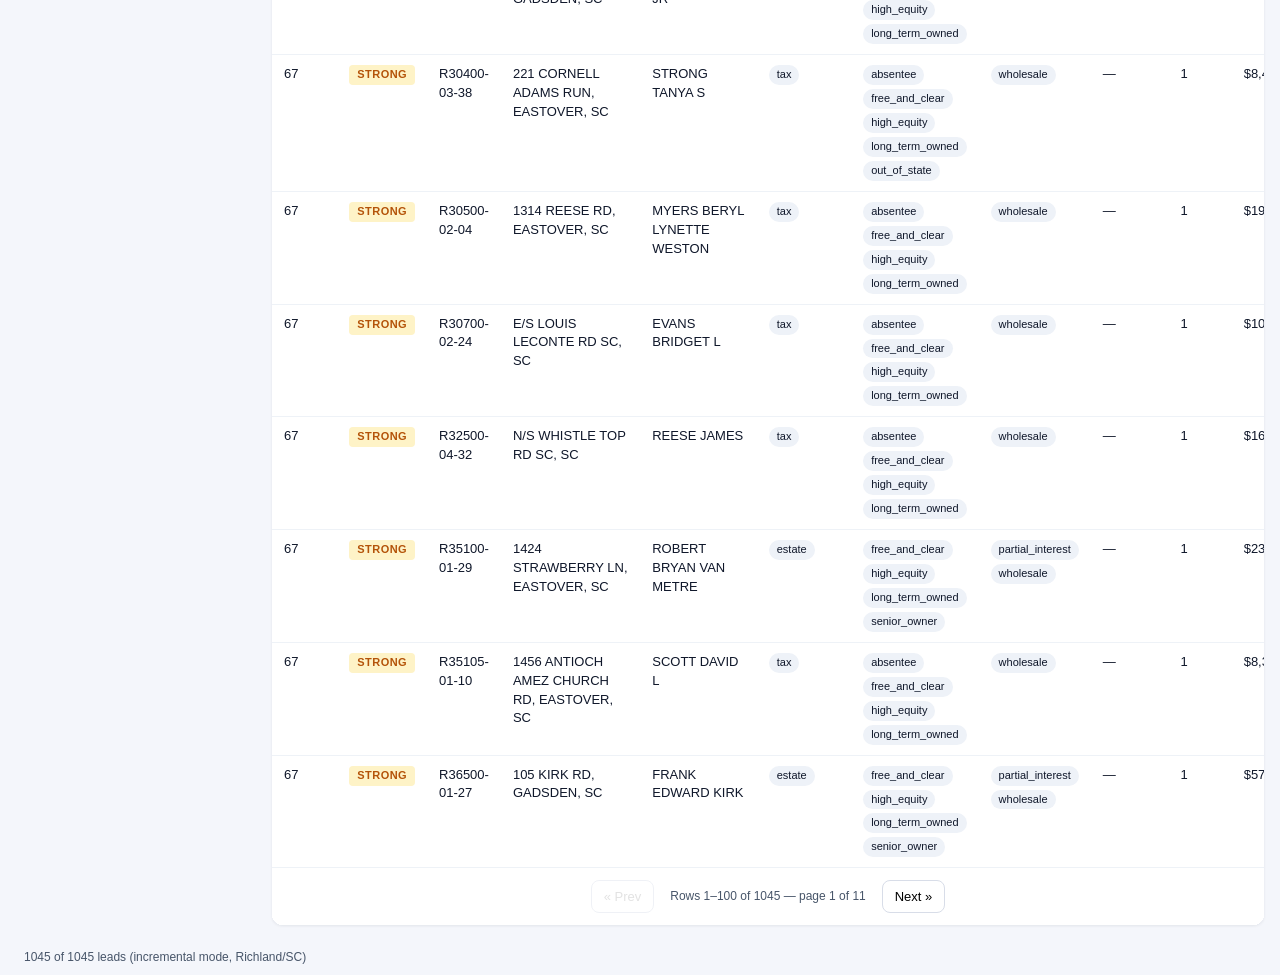
==== commit cee60e20: "fix(dallas_tx): populate absentee / out-of-state flags and show owner mailing address The absentee-o" ====
--- a/dashboard/index.html
+++ b/dashboard/index.html
@@ -49,6 +49,11 @@
       <div class="rail-group">
         <h3 class="rail-heading">Stack depth</h3>
         <div class="chip-group" id="chips-stack-depth" data-axis="stack_depth"></div>
+      </div>
+      <div class="rail-group" id="rail-owner-location" hidden>
+        <h3 class="rail-heading">Owner location</h3>
+        <p class="rail-hint" id="owner-location-hint"></p>
+        <div class="chip-group" id="chips-owner-location" data-axis="owner_location"></div>
       </div>
 
       <div class="rail-group" id="rail-years-delinquent" hidden>
--- a/dashboard/dashboard.css
+++ b/dashboard/dashboard.css
@@ -375,6 +375,29 @@
   font-weight: 600;
 }
 
+.absentee-badge {
+  background: #ccfbf1 !important;
+  color: #115e59 !important;
+  border: 1px solid #99f6e4;
+  font-size: 10px;
+  font-weight: 600;
+}
+
+.out-of-state-badge {
+  background: #ffe4e6 !important;
+  color: #9f1239 !important;
+  border: 1px solid #fecdd3;
+  font-size: 10px;
+  font-weight: 600;
+}
+
+.owner-mailing {
+  margin-top: 2px;
+  font-size: 11px;
+  color: #6b7280;
+  line-height: 1.3;
+}
+
 .related-records-badge {
   background: #dbeafe !important;
   color: #1e40af !important;
